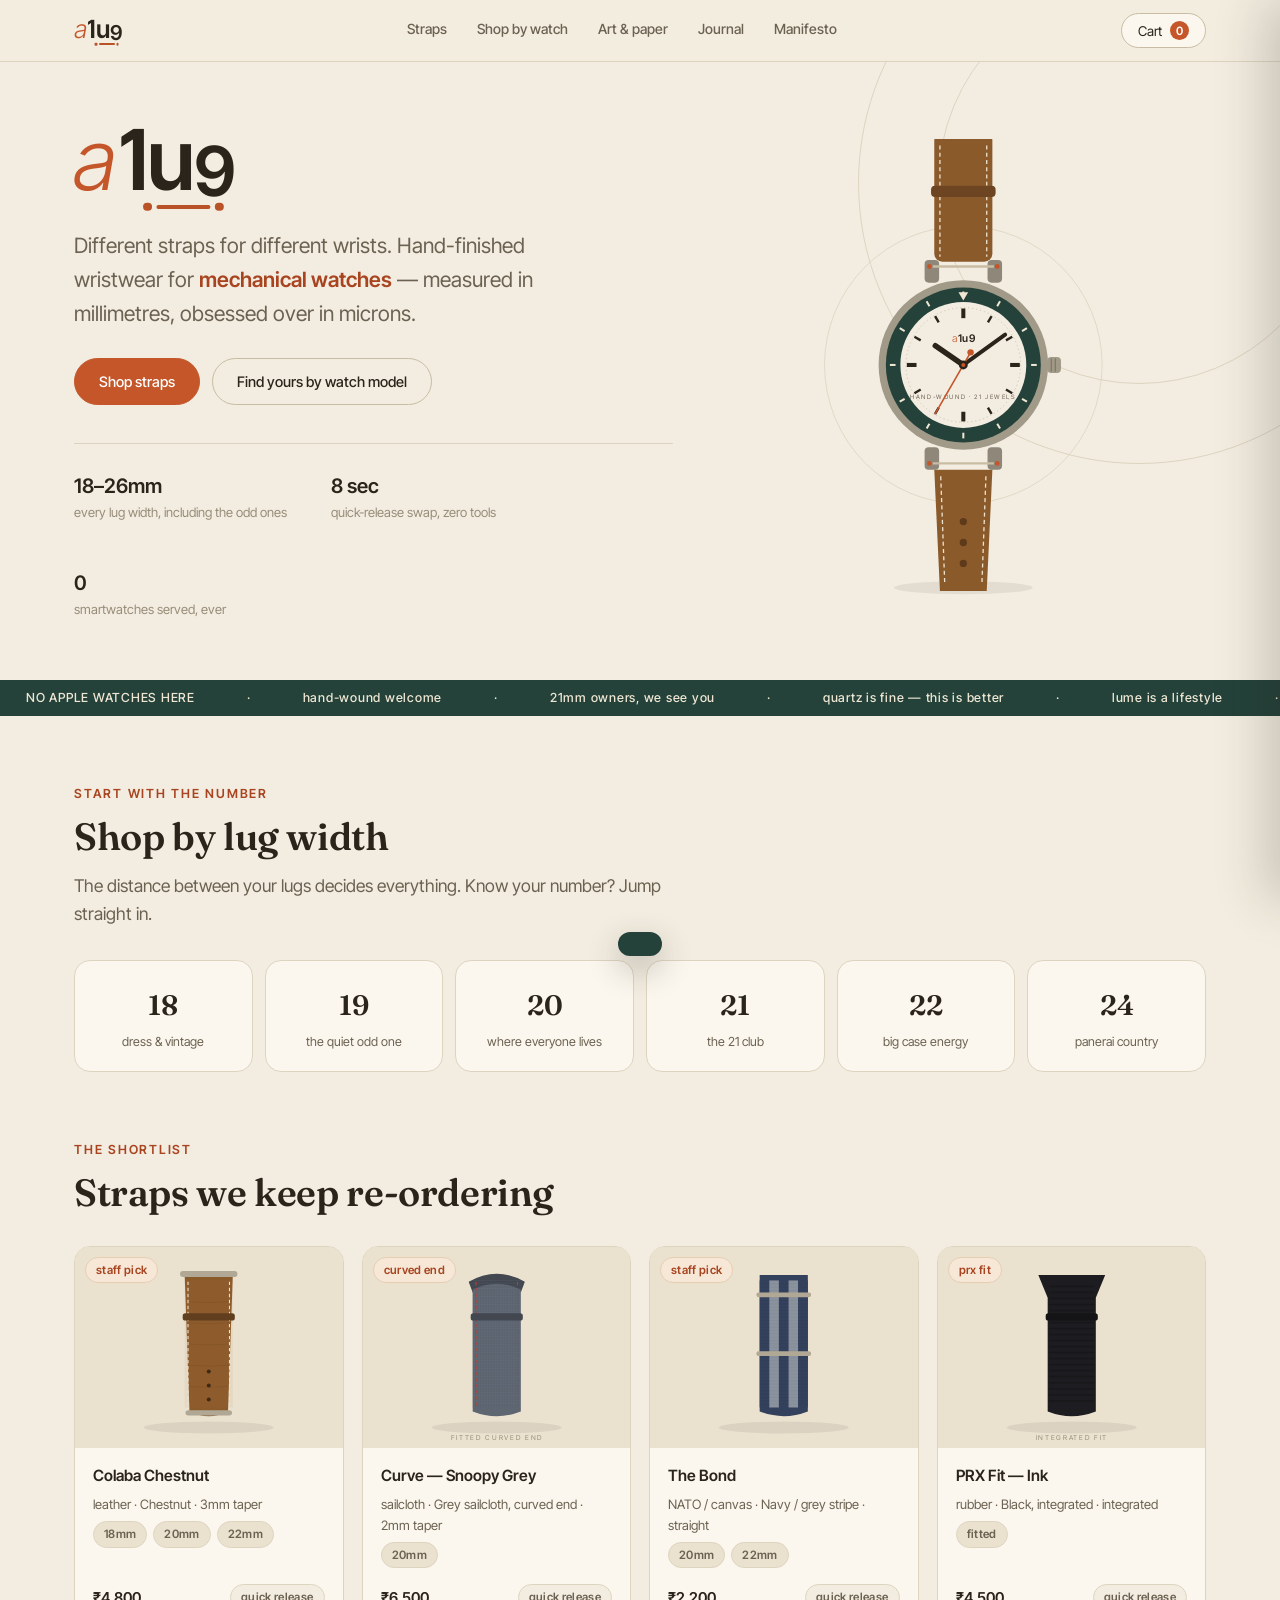
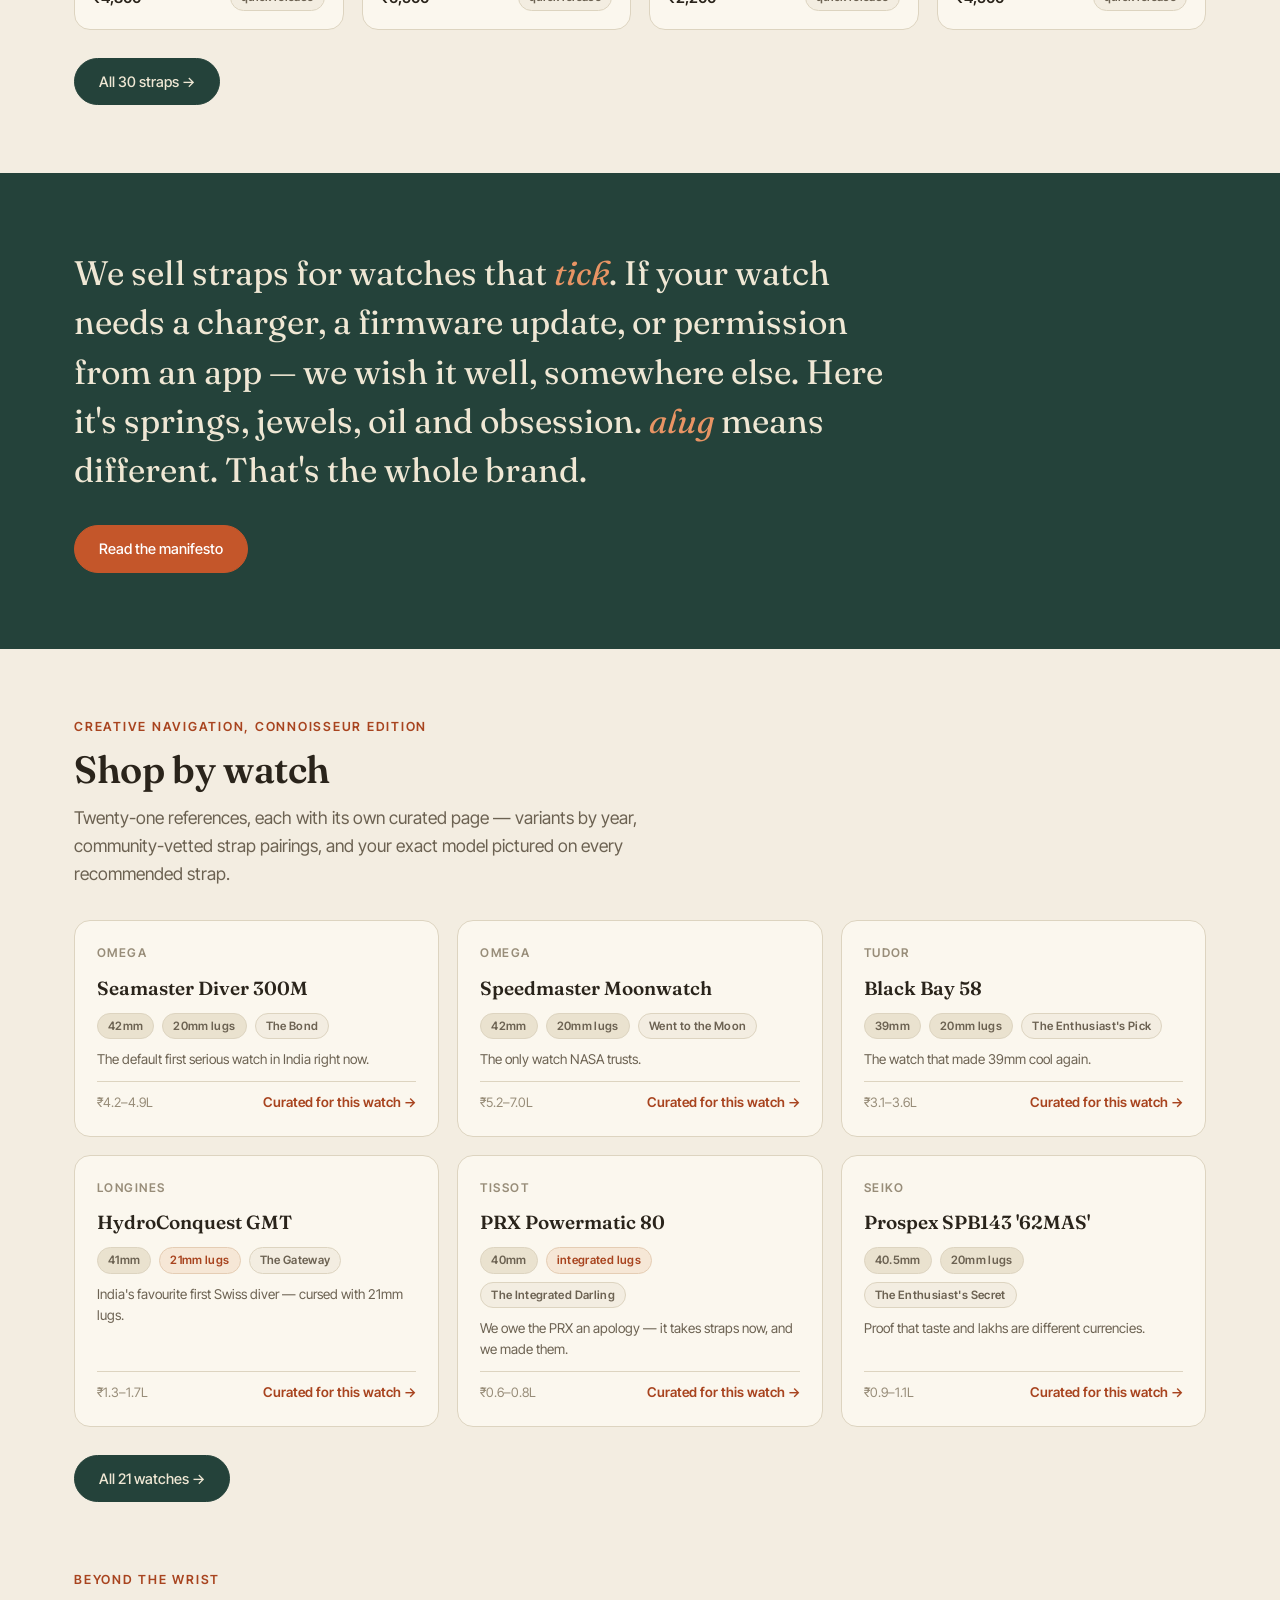
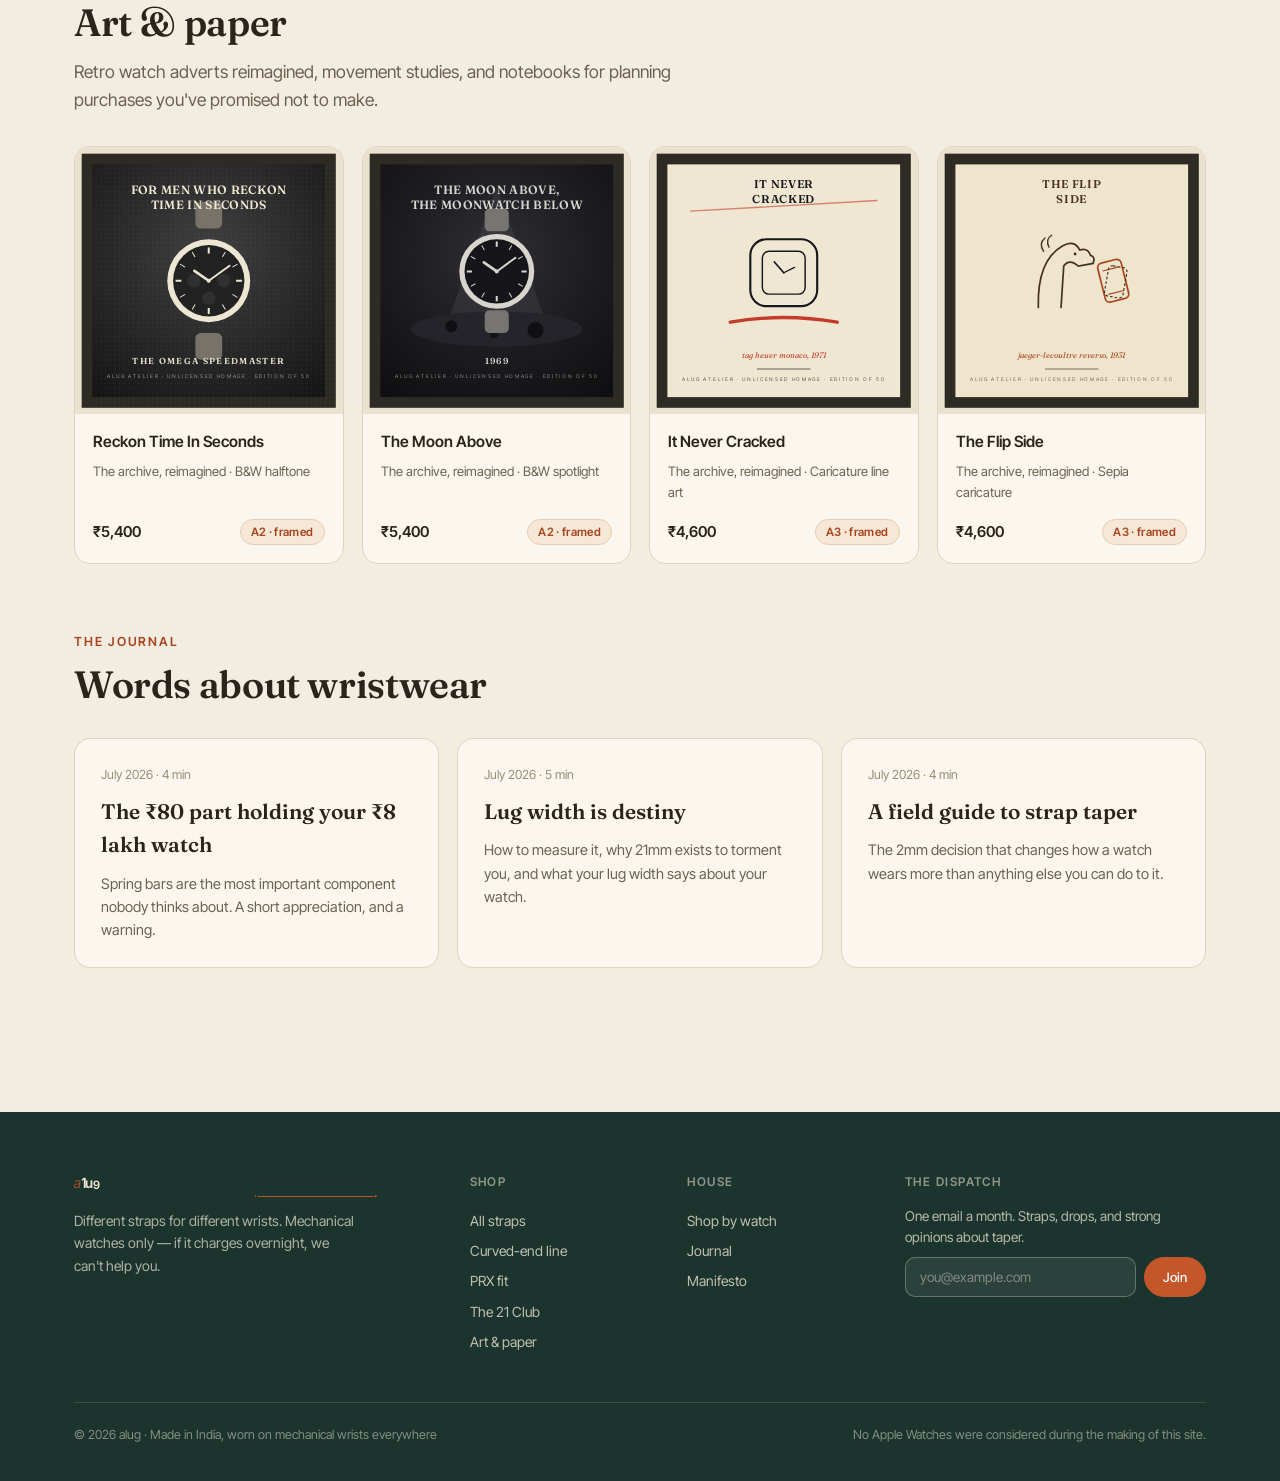
==== index.html @ d2394a98 "init: alug prototype — vintage atelier, catalog v2 Full working prototype for the alug watch-strap b" ====
<!DOCTYPE html>
<html lang="en">
<head>
<meta charset="UTF-8">
<meta name="viewport" content="width=device-width, initial-scale=1">
<title>alug — different straps for different wrists</title>
<meta name="description" content="Hand-finished watch straps, retro watch art and paper goods for mechanical watch lovers in India. Filter by lug width, shop by watch model. No smartwatches, ever.">
<link rel="preconnect" href="https://fonts.googleapis.com">
<link href="https://fonts.googleapis.com/css2?family=Inter+Tight:ital,wght@0,300;0,400;0,500;0,600;0,700;1,400&family=Fraunces:ital,wght@0,400;0,600;1,400;1,600&display=swap" rel="stylesheet">
<link rel="stylesheet" href="css/alug.css?v=7">
<link rel="icon" href="data:image/svg+xml,%3Csvg xmlns='http://www.w3.org/2000/svg' viewBox='0 0 64 64'%3E%3Ccircle cx='32' cy='32' r='32' fill='%23191715'/%3E%3Ctext x='31' y='43' font-family='sans-serif' font-size='32' font-weight='600' text-anchor='middle' fill='%23F2EEE6'%3Ea%3Ctspan fill='%23C4562A'%3E.%3C/tspan%3E%3C/text%3E%3C/svg%3E">
</head>
<body data-page="home">
<div id="hdr"></div>

<section class="hero">
  <div class="wrap hero-grid">
    <div>
      <span class="logo logo-lg" aria-label="alug"><span class="l-a">a</span><span class="l-w"><span class="l-1">1</span>u<span class="l-9">9</span></span><span class="l-bar"><i class="bt-l"></i><i class="bt-r"></i></span></span>
      <p class="tagline">Different straps for different wrists. Hand-finished wristwear for <em>mechanical watches</em> — measured in millimetres, obsessed over in microns.</p>
      <div class="hero-actions">
        <a class="btn brass" href="straps.html">Shop straps</a>
        <a class="btn ghost" href="watches.html">Find yours by watch model</a>
      </div>
      <div class="hero-meta">
        <div><b>18–26mm</b>every lug width, including the odd ones</div>
        <div><b>8 sec</b>quick-release swap, zero tools</div>
        <div><b>0</b>smartwatches served, ever</div>
      </div>
    </div>
    <div class="hero-art" id="hero-art" aria-hidden="false"></div>
  </div>
</section>

<div class="marquee" aria-hidden="true">
  <div class="track">
    <span>NO APPLE WATCHES HERE</span><span>·</span><span>hand-wound welcome</span><span>·</span><span>21mm owners, we see you</span><span>·</span><span>quartz is fine — this is better</span><span>·</span><span>lume is a lifestyle</span><span>·</span><span>free shipping over ₹3,000</span><span>·</span><span>NO APPLE WATCHES HERE</span><span>·</span><span>hand-wound welcome</span><span>·</span><span>21mm owners, we see you</span><span>·</span><span>quartz is fine — this is better</span><span>·</span><span>lume is a lifestyle</span><span>·</span><span>free shipping over ₹3,000</span><span>·</span>
  </div>
</div>

<section class="section">
  <div class="wrap">
    <p class="kicker">Start with the number</p>
    <h2>Shop by lug width</h2>
    <p class="lede">The distance between your lugs decides everything. Know your number? Jump straight in.</p>
    <div class="lug-tiles" style="margin-top:32px">
      <a class="lug-tile" href="straps.html?lug=18"><b>18</b><span>dress &amp; vintage</span></a>
      <a class="lug-tile" href="straps.html?lug=19"><b>19</b><span>the quiet odd one</span></a>
      <a class="lug-tile" href="straps.html?lug=20"><b>20</b><span>where everyone lives</span></a>
      <a class="lug-tile" href="straps.html?lug=21"><b>21</b><span>the 21 club</span></a>
      <a class="lug-tile" href="straps.html?lug=22"><b>22</b><span>big case energy</span></a>
      <a class="lug-tile" href="straps.html?lug=24"><b>24</b><span>panerai country</span></a>
    </div>
  </div>
</section>

<section class="section" style="padding-top:0">
  <div class="wrap">
    <p class="kicker">The shortlist</p>
    <h2>Straps we keep re-ordering</h2>
    <div class="grid grid-4" style="margin-top:32px" id="featured-grid"></div>
    <div style="margin-top:28px"><a class="btn" href="straps.html">All 30 straps →</a></div>
  </div>
</section>

<section class="manifesto-strip">
  <div class="wrap">
    <p class="serif">We sell straps for watches that <em>tick</em>. If your watch needs a charger, a firmware update, or permission from an app — we wish it well, somewhere else. Here it's springs, jewels, oil and obsession. <em>alug</em> means different. That's the whole brand.</p>
    <div style="margin-top:30px"><a class="btn brass" href="about.html">Read the manifesto</a></div>
  </div>
</section>

<section class="section">
  <div class="wrap">
    <p class="kicker">Creative navigation, connoisseur edition</p>
    <h2>Shop by watch</h2>
    <p class="lede">Twenty-one references, each with its own curated page — variants by year, community-vetted strap pairings, and your exact model pictured on every recommended strap.</p>
    <div class="grid grid-3" style="margin-top:32px" id="watch-teaser"></div>
    <div style="margin-top:28px"><a class="btn" href="watches.html">All 21 watches →</a></div>
  </div>
</section>

<section class="section" style="padding-top:0">
  <div class="wrap">
    <p class="kicker">Beyond the wrist</p>
    <h2>Art &amp; paper</h2>
    <p class="lede">Retro watch adverts reimagined, movement studies, and notebooks for planning purchases you've promised not to make.</p>
    <div class="grid grid-4" style="margin-top:32px" id="art-teaser"></div>
  </div>
</section>

<section class="section" style="padding-top:0">
  <div class="wrap">
    <p class="kicker">The journal</p>
    <h2>Words about wristwear</h2>
    <div class="grid grid-3" style="margin-top:32px" id="journal-teaser"></div>
  </div>
</section>

<div id="ftr"></div>
<script src="js/data.js?v=7"></script>
<script src="js/app.js?v=7"></script>
</body>
</html>
---- css/alug.css ----
:root {
  --paper: #F3EDE1;
  --paper-deep: #EAE2CF;
  --card: #FBF7EE;
  --ink: #2A241B;
  --sub: #6C6252;
  --faint: #988D79;
  --line: #DDD4C0;
  --line-strong: #C8BCA2;
  --green: #24423A;
  --green-deep: #1B342E;
  --green-cream: #EFE7D4;
  --orange: #C4562A;
  --orange-deep: #BA5227;
  --orange-dark: #A8441F;
  --tint: #F6E7D6;
  --tint-line: #E5CDB4;
}
* { margin: 0; padding: 0; box-sizing: border-box; }
html { scroll-behavior: smooth; }
body {
  font-family: 'Inter Tight', -apple-system, sans-serif;
  background: var(--paper);
  color: var(--ink);
  font-size: 16px;
  line-height: 1.6;
  -webkit-font-smoothing: antialiased;
}
a { color: inherit; text-decoration: none; }
img, svg { display: block; max-width: 100%; }
button { font-family: inherit; cursor: pointer; }
::selection { background: var(--orange); color: #fff; }

/* ---------- wordmark (locked recipe v3 rev b — the dial) ---------- */
.logo {
  position: relative;
  display: inline-block;
  font-size: 25px;
  line-height: 1;
  letter-spacing: -0.01em;
  color: var(--ink);
  user-select: none;
}
.logo .l-a {
  display: inline-block;
  font-weight: 300;
  color: var(--orange);
  transform: skewX(-10deg);
  margin-right: -0.02em;
}
.logo .l-w { font-weight: 600; }
.logo .l-1 {
  display: inline-block;
  clip-path: inset(-0.2em -0.05em -0.2em 0.07em);
}
.logo .l-9 {
  display: inline-block;
  font-size: 0.82em;
  font-weight: 600;
  vertical-align: -0.08em;
}
.logo .l-bar {
  position: absolute;
  left: 68%;
  bottom: -0.045em;
  transform: translateX(-50%);
  width: 33%;
  height: 0.054em;
  border-radius: 99px;
  background: var(--orange-deep);
}
.logo .l-bar i {
  position: absolute;
  top: 50%;
  width: 0.1em;
  height: 0.1em;
  border-radius: 50%;
  background: var(--orange-deep);
}
.logo .bt-l { left: -0.06em; transform: translate(-100%, -50%); }
.logo .bt-r { right: -0.06em; transform: translate(100%, -50%); }
.logo-lg { font-size: clamp(50px, 7.5vw, 84px); }

/* ---------- header ---------- */
.site-header {
  position: sticky;
  top: 0;
  z-index: 50;
  background: rgba(243,237,225,0.85);
  backdrop-filter: saturate(160%) blur(18px);
  -webkit-backdrop-filter: saturate(160%) blur(18px);
  border-bottom: 1px solid var(--line);
}
.site-header .inner {
  max-width: 1180px;
  margin: 0 auto;
  padding: 13px 24px;
  display: flex;
  align-items: center;
  justify-content: space-between;
  gap: 24px;
}
.site-header nav {
  display: flex;
  gap: 30px;
  align-items: center;
  font-size: 14px;
  font-weight: 500;
}
.site-header nav a {
  color: var(--sub);
  transition: color 0.15s;
  padding: 4px 0;
  border-bottom: 2px solid transparent;
}
.site-header nav a:hover { color: var(--ink); }
.site-header nav a.active { color: var(--ink); border-bottom-color: var(--orange); }
.cart-btn {
  background: var(--card);
  border: 1px solid var(--line-strong);
  color: var(--ink);
  border-radius: 99px;
  padding: 7px 16px;
  font-size: 13.5px;
  display: flex;
  align-items: center;
  gap: 8px;
  transition: border-color 0.15s;
}
.cart-btn:hover { border-color: var(--green); }
.cart-count {
  background: var(--orange);
  color: #fff;
  font-weight: 600;
  font-size: 11.5px;
  min-width: 19px;
  height: 19px;
  border-radius: 99px;
  display: inline-flex;
  align-items: center;
  justify-content: center;
  padding: 0 5px;
}

/* ---------- marquee ---------- */
.marquee {
  background: var(--green);
  color: var(--green-cream);
  overflow: hidden;
  white-space: nowrap;
  font-size: 12.5px;
  font-weight: 500;
  letter-spacing: 0.06em;
  padding: 8px 0;
}
.marquee .track {
  display: inline-block;
  animation: scroll 40s linear infinite;
}
.marquee span { margin: 0 26px; }
@keyframes scroll {
  from { transform: translateX(0); }
  to { transform: translateX(-50%); }
}

/* ---------- layout ---------- */
.wrap { max-width: 1180px; margin: 0 auto; padding: 0 24px; }
.section { padding: 68px 0; }
.section-tight { padding: 42px 0; }
.kicker {
  font-size: 12.5px;
  font-weight: 600;
  letter-spacing: 0.14em;
  text-transform: uppercase;
  color: var(--orange-dark);
  margin-bottom: 12px;
}
h1, h2 {
  font-family: 'Fraunces', Georgia, serif;
  line-height: 1.1;
  letter-spacing: -0.01em;
  color: var(--ink);
  font-weight: 600;
}
h1 { font-size: clamp(34px, 4.8vw, 56px); }
h2 { font-size: clamp(26px, 3.5vw, 38px); }
h3 { font-size: 19px; font-weight: 600; line-height: 1.2; color: var(--ink); }
.lede { font-size: 17.5px; color: var(--sub); max-width: 640px; margin-top: 14px; }
.serif { font-family: 'Fraunces', Georgia, serif; }

.btn {
  display: inline-flex;
  align-items: center;
  gap: 8px;
  background: var(--green);
  color: var(--green-cream);
  border: 1px solid var(--green);
  border-radius: 99px;
  padding: 11px 24px;
  font-size: 14.5px;
  font-weight: 500;
  transition: background 0.15s, color 0.15s, border-color 0.15s;
}
.btn:hover { background: var(--green-deep); border-color: var(--green-deep); }
.btn.brass { background: var(--orange); border-color: var(--orange); color: #fff; }
.btn.brass:hover { background: var(--orange-deep); border-color: var(--orange-deep); }
.btn.ghost { background: transparent; color: var(--ink); border-color: var(--line-strong); }
.btn.ghost:hover { background: var(--card); border-color: var(--ink); }
.btn.sm { padding: 8px 18px; font-size: 13px; }

/* ---------- hero ---------- */
.hero {
  background: var(--paper);
  color: var(--ink);
  padding: 56px 0 60px;
  position: relative;
  overflow: hidden;
}
.hero::before {
  content: "";
  position: absolute;
  right: -140px;
  top: -160px;
  width: 560px;
  height: 560px;
  border: 1px solid var(--line);
  border-radius: 50%;
  pointer-events: none;
}
.hero::after {
  content: "";
  position: absolute;
  right: -60px;
  top: -80px;
  width: 400px;
  height: 400px;
  border: 1px solid var(--line);
  border-radius: 50%;
  pointer-events: none;
}
.hero-grid {
  display: grid;
  grid-template-columns: 1.05fr 0.85fr;
  gap: 48px;
  align-items: center;
  position: relative;
  z-index: 1;
}
.hero-art svg { max-height: 460px; width: auto; margin: 0 auto; }
.hero .tagline {
  font-size: clamp(17px, 2vw, 21px);
  color: var(--sub);
  margin-top: 24px;
  max-width: 540px;
}
.hero .tagline em { color: var(--orange-dark); font-style: normal; font-weight: 600; }
.hero-actions { margin-top: 28px; display: flex; gap: 12px; flex-wrap: wrap; }
.hero-meta {
  margin-top: 38px;
  padding-top: 26px;
  border-top: 1px solid var(--line);
  display: flex;
  gap: 44px;
  flex-wrap: wrap;
  font-size: 13px;
  color: var(--faint);
}
.hero-meta b { display: block; font-size: 20px; color: var(--ink); font-weight: 600; }

/* ---------- cards / grids ---------- */
.grid { display: grid; gap: 18px; }
.grid-3 { grid-template-columns: repeat(auto-fill, minmax(280px, 1fr)); }
.grid-4 { grid-template-columns: repeat(auto-fill, minmax(230px, 1fr)); }

.card {
  background: var(--card);
  border: 1px solid var(--line);
  border-radius: 16px;
  overflow: hidden;
  transition: transform 0.18s, box-shadow 0.18s, border-color 0.18s;
  display: flex;
  flex-direction: column;
}
.card:hover {
  transform: translateY(-3px);
  border-color: var(--line-strong);
  box-shadow: 0 16px 40px rgba(42,36,27,0.14);
}
.card .thumb { background: var(--paper-deep); position: relative; }
.card .thumb svg { width: 100%; height: auto; }
.card .body { padding: 16px 18px 18px; flex: 1; display: flex; flex-direction: column; gap: 6px; }
.card .name { font-weight: 600; font-size: 15.5px; color: var(--ink); }
.card .sub { font-size: 13px; color: var(--sub); }
.card .price-row {
  margin-top: auto;
  padding-top: 10px;
  display: flex;
  align-items: center;
  justify-content: space-between;
}
.card .price { font-weight: 600; font-size: 15px; }
.pill {
  display: inline-block;
  font-size: 11.5px;
  font-weight: 600;
  letter-spacing: 0.03em;
  padding: 3px 10px;
  border-radius: 99px;
  background: var(--paper-deep);
  color: var(--sub);
  border: 1px solid var(--line);
}
.pill.brass { background: var(--tint); color: var(--orange-dark); border-color: var(--tint-line); }
.pill.steel { background: var(--paper); color: var(--sub); border-color: var(--line); }
.tag-corner {
  position: absolute;
  top: 10px;
  left: 10px;
  z-index: 2;
  background: rgba(251,247,238,0.9);
  backdrop-filter: blur(6px);
}

/* ---------- lug tiles ---------- */
.lug-tiles { display: grid; grid-template-columns: repeat(auto-fit, minmax(120px, 1fr)); gap: 12px; }
.lug-tile {
  background: var(--card);
  border: 1px solid var(--line);
  border-radius: 16px;
  padding: 22px 10px 18px;
  text-align: center;
  transition: border-color 0.15s, transform 0.15s;
}
.lug-tile:hover { border-color: var(--orange); transform: translateY(-2px); }
.lug-tile b { font-family: 'Fraunces', Georgia, serif; font-size: 28px; font-weight: 600; display: block; color: var(--ink); }
.lug-tile span { font-size: 12.5px; color: var(--sub); }

/* ---------- filters ---------- */
.shop-layout { display: grid; grid-template-columns: 250px 1fr; gap: 36px; align-items: start; }
.filters { position: sticky; top: 88px; display: flex; flex-direction: column; gap: 26px; }
.fgroup h4 {
  font-size: 12px;
  font-weight: 600;
  letter-spacing: 0.12em;
  text-transform: uppercase;
  color: var(--faint);
  margin-bottom: 10px;
}
.fgroup label {
  display: flex;
  align-items: center;
  gap: 9px;
  font-size: 14px;
  color: var(--sub);
  padding: 4px 0;
  cursor: pointer;
}
.fgroup label:hover { color: var(--ink); }
.fgroup input[type=checkbox] { accent-color: var(--green); width: 15px; height: 15px; }
.chiprow { display: flex; flex-wrap: wrap; gap: 8px; }
.chip {
  border: 1px solid var(--line-strong);
  background: var(--card);
  color: var(--sub);
  border-radius: 99px;
  padding: 6px 14px;
  font-size: 13px;
  transition: all 0.13s;
}
.chip:hover { border-color: var(--green); color: var(--ink); }
.chip.on { background: var(--green); color: var(--green-cream); border-color: var(--green); }
.toolbar {
  display: flex;
  align-items: center;
  justify-content: space-between;
  gap: 16px;
  margin-bottom: 22px;
  flex-wrap: wrap;
}
.toolbar .count { font-size: 14px; color: var(--sub); }
.toolbar select, select {
  font-family: inherit;
  font-size: 13.5px;
  padding: 8px 12px;
  border: 1px solid var(--line-strong);
  border-radius: 10px;
  background: var(--card);
  color: var(--ink);
}
.active-watch-note {
  background: var(--tint);
  border: 1px solid var(--tint-line);
  color: var(--orange-dark);
  border-radius: 12px;
  padding: 12px 18px;
  font-size: 14px;
  margin-bottom: 22px;
  display: flex;
  justify-content: space-between;
  align-items: center;
  gap: 12px;
  flex-wrap: wrap;
}
.active-watch-note .btn.ghost { color: var(--orange-dark); border-color: var(--tint-line); }
.active-watch-note .btn.ghost:hover { background: var(--card); }

/* ---------- watch cards ---------- */
.watch-card {
  background: var(--card);
  border: 1px solid var(--line);
  border-radius: 16px;
  padding: 22px;
  display: flex;
  flex-direction: column;
  gap: 10px;
  transition: transform 0.18s, box-shadow 0.18s, border-color 0.18s;
}
.watch-card:hover {
  transform: translateY(-3px);
  border-color: var(--line-strong);
  box-shadow: 0 16px 40px rgba(42,36,27,0.14);
}
.watch-card .brand { font-size: 12px; letter-spacing: 0.12em; text-transform: uppercase; color: var(--faint); font-weight: 600; }
.watch-card .model { font-family: 'Fraunces', Georgia, serif; font-size: 19px; font-weight: 600; color: var(--ink); }
.watch-card .why { font-size: 13.5px; color: var(--sub); flex: 1; }
.watch-card .specs { display: flex; gap: 8px; flex-wrap: wrap; }
.watch-card .footer { display: flex; justify-content: space-between; align-items: center; padding-top: 10px; border-top: 1px solid var(--line); }
.watch-card .price-band { font-size: 13px; color: var(--faint); }
.watch-card .strap-link { font-size: 13.5px; font-weight: 600; color: var(--orange-dark); }
.watch-card .strap-link:hover { text-decoration: underline; }

/* ---------- product page ---------- */
.pdp { display: grid; grid-template-columns: 1.1fr 1fr; gap: 48px; align-items: start; }
.pdp .visual { background: var(--paper-deep); border: 1px solid var(--line); border-radius: 18px; overflow: hidden; position: sticky; top: 96px; }
.pdp h1 { font-size: clamp(28px, 3.4vw, 42px); }
.pdp .price { font-size: 23px; font-weight: 600; margin: 12px 0 4px; }
.pdp .blurb { color: var(--sub); margin: 14px 0 22px; font-size: 16px; }
.spec-table { width: 100%; border-collapse: collapse; font-size: 14px; margin: 20px 0; }
.spec-table td { padding: 10px 0; border-bottom: 1px solid var(--line); }
.spec-table td:first-child { color: var(--faint); width: 42%; }
.width-picker { display: flex; gap: 8px; margin: 14px 0 22px; flex-wrap: wrap; }
.qty-row { display: flex; gap: 12px; align-items: center; margin: 20px 0; }
.qty-row input {
  width: 58px;
  padding: 10px;
  text-align: center;
  border: 1px solid var(--line-strong);
  border-radius: 10px;
  font-family: inherit;
  font-size: 15px;
  background: var(--card);
  color: var(--ink);
}
.pairs { margin-top: 28px; }
.pairs h4 { font-size: 12px; letter-spacing: 0.12em; text-transform: uppercase; color: var(--faint); margin-bottom: 10px; }

/* ---------- journal ---------- */
.article-card {
  background: var(--card);
  border: 1px solid var(--line);
  border-radius: 16px;
  padding: 26px;
  display: flex;
  flex-direction: column;
  gap: 10px;
  transition: transform 0.18s, box-shadow 0.18s, border-color 0.18s;
}
.article-card:hover {
  transform: translateY(-3px);
  border-color: var(--line-strong);
  box-shadow: 0 16px 40px rgba(42,36,27,0.14);
}
.article-card .atitle { font-family: 'Fraunces', Georgia, serif; font-size: 21px; font-weight: 600; color: var(--ink); }
.article-card .adesc { color: var(--sub); font-size: 14.5px; flex: 1; }
.article-card .ameta { font-size: 12.5px; color: var(--faint); }
.article-card .read-more { font-size: 13.5px; font-weight: 600; color: var(--orange-dark); }
.article-body { max-width: 700px; margin: 0 auto; }
.article-body h1 { margin-bottom: 8px; }
.article-body .ameta { color: var(--faint); font-size: 14px; margin-bottom: 34px; }
.article-body p { margin-bottom: 20px; font-size: 17px; line-height: 1.75; color: var(--ink); }
.article-body h3 { margin: 32px 0 12px; font-family: 'Fraunces', Georgia, serif; font-size: 22px; }
.article-body blockquote {
  font-family: 'Fraunces', Georgia, serif;
  font-size: 21px;
  line-height: 1.5;
  font-style: italic;
  color: var(--orange-dark);
  border-left: 3px solid var(--orange);
  padding-left: 22px;
  margin: 28px 0;
}
.article-body ul { margin: 0 0 20px 22px; }
.article-body li { margin-bottom: 8px; font-size: 16.5px; color: var(--ink); }

/* ---------- manifesto ---------- */
.manifesto-strip {
  background: var(--green);
  color: var(--green-cream);
  padding: 76px 0;
}
.manifesto-strip .serif {
  font-size: clamp(23px, 3.2vw, 34px);
  line-height: 1.45;
  max-width: 840px;
  font-weight: 400;
  color: var(--green-cream);
}
.manifesto-strip .serif em { color: #E89464; font-style: italic; }

/* ---------- cart drawer ---------- */
.cart-overlay {
  position: fixed;
  inset: 0;
  background: rgba(42,36,27,0.4);
  z-index: 98;
  opacity: 0;
  pointer-events: none;
  transition: opacity 0.2s;
}
.cart-drawer {
  position: fixed;
  top: 0;
  right: -420px;
  width: min(420px, 100vw);
  height: 100dvh;
  background: var(--card);
  border-left: 1px solid var(--line);
  z-index: 99;
  display: flex;
  flex-direction: column;
  transition: right 0.25s ease;
  box-shadow: -16px 0 48px rgba(42,36,27,0.2);
}
body.cart-open .cart-drawer { right: 0; }
body.cart-open .cart-overlay { opacity: 1; pointer-events: auto; }
.cart-drawer header {
  padding: 20px 24px;
  border-bottom: 1px solid var(--line);
  display: flex;
  justify-content: space-between;
  align-items: center;
}
.cart-drawer header h3 { font-size: 17px; }
.cart-close { background: none; border: none; font-size: 22px; line-height: 1; color: var(--faint); }
.cart-close:hover { color: var(--ink); }
.cart-items { flex: 1; overflow-y: auto; padding: 10px 24px; }
.cart-item {
  display: flex;
  gap: 14px;
  padding: 16px 0;
  border-bottom: 1px solid var(--line);
  align-items: center;
}
.cart-item .ci-swatch { width: 52px; height: 52px; border-radius: 12px; flex-shrink: 0; border: 1px solid var(--line); }
.cart-item .ci-info { flex: 1; }
.cart-item .ci-name { font-size: 14px; font-weight: 600; color: var(--ink); }
.cart-item .ci-sub { font-size: 12.5px; color: var(--sub); }
.cart-item .ci-qty { display: flex; align-items: center; gap: 8px; margin-top: 6px; }
.cart-item .ci-qty button {
  width: 22px;
  height: 22px;
  border-radius: 6px;
  border: 1px solid var(--line-strong);
  background: var(--paper);
  color: var(--ink);
  font-size: 13px;
  line-height: 1;
}
.cart-item .ci-price { font-size: 14px; font-weight: 600; white-space: nowrap; }
.cart-empty { text-align: center; padding: 60px 20px; color: var(--sub); font-size: 15px; }
.cart-footer { padding: 20px 24px; border-top: 1px solid var(--line); }
.cart-footer .total-row { display: flex; justify-content: space-between; font-weight: 600; font-size: 16px; margin-bottom: 14px; }
.cart-footer .note { font-size: 12px; color: var(--faint); margin-top: 10px; text-align: center; }
.cart-footer .btn { width: 100%; justify-content: center; }

/* ---------- footer ---------- */
.site-footer {
  background: var(--green-deep);
  color: var(--green-cream);
  padding: 60px 0 36px;
  margin-top: 76px;
}
.site-footer .logo { color: var(--green-cream); }
.site-footer .cols {
  display: grid;
  grid-template-columns: 2fr 1fr 1fr 1.4fr;
  gap: 40px;
}
.site-footer h5 { font-size: 12px; letter-spacing: 0.12em; text-transform: uppercase; color: rgba(239,231,212,0.55); margin-bottom: 14px; font-weight: 600; }
.site-footer a { display: block; font-size: 14px; color: rgba(239,231,212,0.78); padding: 4px 0; transition: color 0.15s; }
.site-footer a:hover { color: var(--green-cream); }
.site-footer .fine {
  margin-top: 44px;
  padding-top: 22px;
  border-top: 1px solid rgba(239,231,212,0.15);
  font-size: 12.5px;
  color: rgba(239,231,212,0.5);
  display: flex;
  justify-content: space-between;
  flex-wrap: wrap;
  gap: 10px;
}
.newsletter { display: flex; gap: 8px; margin-top: 6px; }
.newsletter input {
  flex: 1;
  padding: 11px 14px;
  border-radius: 10px;
  border: 1px solid rgba(239,231,212,0.3);
  background: rgba(239,231,212,0.08);
  color: var(--green-cream);
  font-family: inherit;
  font-size: 13.5px;
}
.newsletter input::placeholder { color: rgba(239,231,212,0.45); }
.footer-tag { font-size: 14px; color: rgba(239,231,212,0.7); margin-top: 14px; max-width: 280px; }

/* ---------- misc ---------- */
.notice {
  background: var(--card);
  border: 1px solid var(--line);
  color: var(--sub);
  border-radius: 14px;
  padding: 14px 18px;
  font-size: 14px;
}
.notice b { color: var(--ink); }
.toast {
  position: fixed;
  bottom: 24px;
  left: 50%;
  transform: translate(-50%, 80px);
  background: var(--green);
  color: var(--green-cream);
  padding: 12px 22px;
  border-radius: 99px;
  font-size: 14px;
  font-weight: 500;
  z-index: 100;
  transition: transform 0.25s ease;
  box-shadow: 0 12px 32px rgba(42,36,27,0.3);
}
.toast.show { transform: translate(-50%, 0); }
.crumbs { font-size: 13px; color: var(--faint); margin-bottom: 18px; }
.crumbs a:hover { color: var(--ink); }

@media (max-width: 900px) {
  .shop-layout { grid-template-columns: 1fr; }
  .filters { position: static; flex-direction: row; flex-wrap: wrap; gap: 18px; }
  .pdp { grid-template-columns: 1fr; }
  .pdp .visual { position: static; }
  .site-footer .cols { grid-template-columns: 1fr 1fr; }
  .site-header nav { display: none; }
  .site-header .mobile-nav-btn { display: block; }
  .hero-grid { grid-template-columns: 1fr; gap: 32px; }
  .hero-art svg { max-height: 320px; }
}
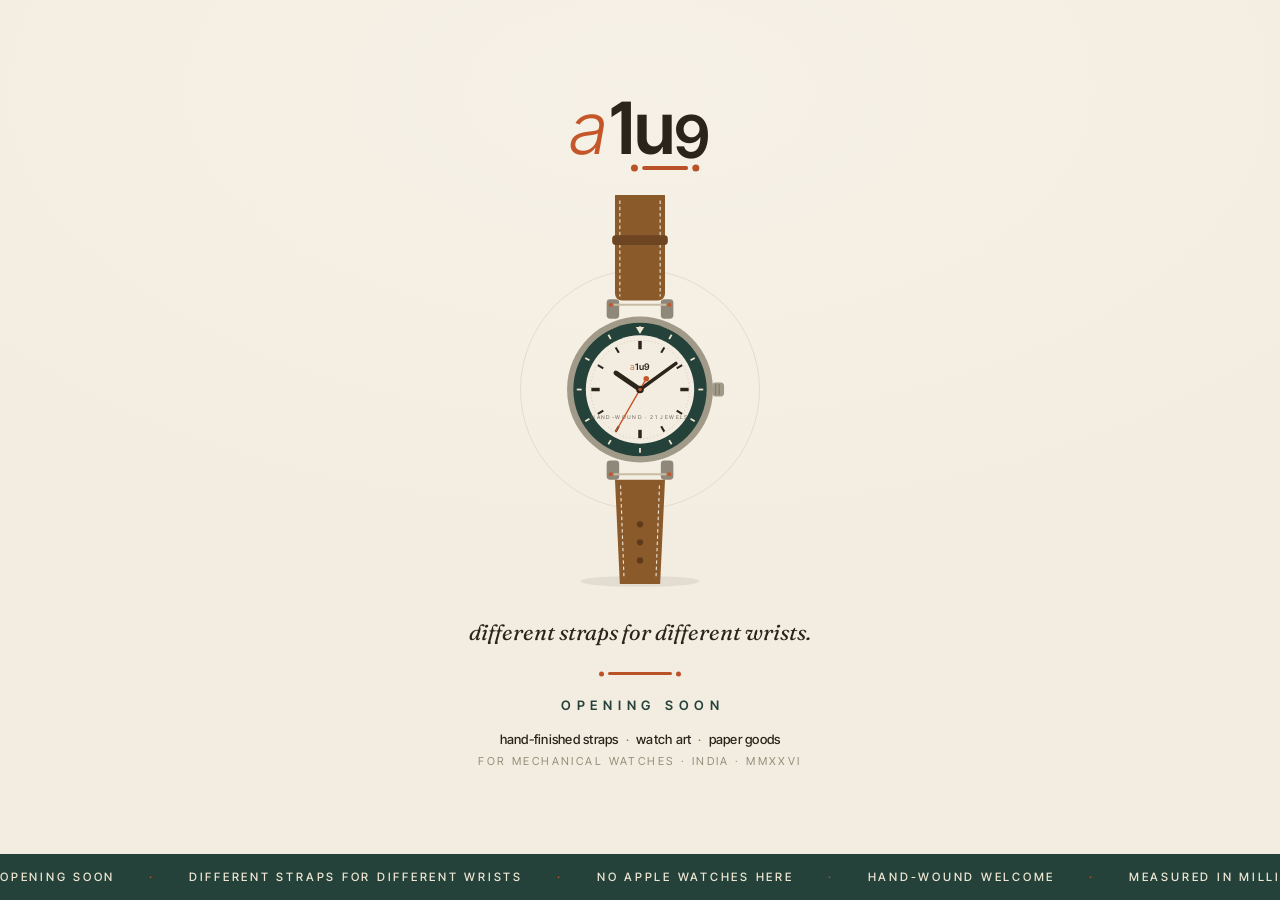
==== commit c8ceb8d1: "curtain: coming-soon page for alug.co.in Orphan branch holding ONLY the launch curtain: index.html i" ====
--- a/index.html
+++ b/index.html
@@ -3,102 +3,322 @@
 <head>
 <meta charset="UTF-8">
 <meta name="viewport" content="width=device-width, initial-scale=1">
-<title>alug — different straps for different wrists</title>
-<meta name="description" content="Hand-finished watch straps, retro watch art and paper goods for mechanical watch lovers in India. Filter by lug width, shop by watch model. No smartwatches, ever.">
+<title>alug — opening soon</title>
+<meta name="description" content="alug — hand-finished watch straps, watch art and paper goods for mechanical watches. different straps for different wrists. Opening soon in India.">
+<meta name="theme-color" content="#F3EDE1">
+<link rel="canonical" href="https://alug.co.in/">
 <link rel="preconnect" href="https://fonts.googleapis.com">
-<link href="https://fonts.googleapis.com/css2?family=Inter+Tight:ital,wght@0,300;0,400;0,500;0,600;0,700;1,400&family=Fraunces:ital,wght@0,400;0,600;1,400;1,600&display=swap" rel="stylesheet">
-<link rel="stylesheet" href="css/alug.css?v=7">
+<link href="https://fonts.googleapis.com/css2?family=Inter+Tight:wght@300;400;500;600&family=Fraunces:ital,wght@0,400;1,400&display=swap" rel="stylesheet">
 <link rel="icon" href="data:image/svg+xml,%3Csvg xmlns='http://www.w3.org/2000/svg' viewBox='0 0 64 64'%3E%3Ccircle cx='32' cy='32' r='32' fill='%23191715'/%3E%3Ctext x='31' y='43' font-family='sans-serif' font-size='32' font-weight='600' text-anchor='middle' fill='%23F2EEE6'%3Ea%3Ctspan fill='%23C4562A'%3E.%3C/tspan%3E%3C/text%3E%3C/svg%3E">
+<style>
+  :root {
+    --paper: #F3EDE1;
+    --paper-deep: #EAE2CF;
+    --ink: #2A241B;
+    --sub: #6C6252;
+    --faint: #988D79;
+    --line: #DDD4C0;
+    --line-strong: #C8BCA2;
+    --green: #24423A;
+    --green-cream: #EFE7D4;
+    --orange: #C4562A;
+    --orange-deep: #BA5227;
+  }
+  * { margin: 0; padding: 0; box-sizing: border-box; }
+  html, body { height: 100%; }
+  body {
+    font-family: 'Inter Tight', -apple-system, sans-serif;
+    background: radial-gradient(120% 90% at 50% 10%, #F6F1E6 0%, var(--paper) 62%);
+    color: var(--ink);
+    -webkit-font-smoothing: antialiased;
+    overflow-x: hidden;
+  }
+  ::selection { background: var(--orange); color: #fff; }
+  svg { display: block; max-width: 100%; }
+
+  /* ---------- wordmark (locked recipe v3 rev b — the dial) ---------- */
+  .logo {
+    position: relative;
+    display: inline-block;
+    line-height: 1;
+    letter-spacing: -0.01em;
+    color: var(--ink);
+    user-select: none;
+  }
+  .logo .l-a {
+    display: inline-block;
+    font-weight: 300;
+    color: var(--orange);
+    transform: skewX(-10deg);
+    margin-right: -0.02em;
+  }
+  .logo .l-w { font-weight: 600; }
+  .logo .l-1 {
+    display: inline-block;
+    clip-path: inset(-0.2em -0.05em -0.2em 0.07em);
+  }
+  .logo .l-9 {
+    display: inline-block;
+    font-size: 0.82em;
+    font-weight: 600;
+    vertical-align: -0.08em;
+  }
+  .logo .l-bar {
+    position: absolute;
+    left: 68%;
+    bottom: -0.045em;
+    transform: translateX(-50%);
+    width: 33%;
+    height: 0.054em;
+    border-radius: 99px;
+    background: var(--orange-deep);
+  }
+  .logo .l-bar i {
+    position: absolute;
+    top: 50%;
+    width: 0.1em;
+    height: 0.1em;
+    border-radius: 50%;
+    background: var(--orange-deep);
+  }
+  .logo .bt-l { left: -0.06em; transform: translate(-100%, -50%); }
+  .logo .bt-r { right: -0.06em; transform: translate(100%, -50%); }
+
+  /* ---------- composition ---------- */
+  .stage {
+    position: relative;
+    min-height: calc(100svh - 46px);
+    display: flex;
+    flex-direction: column;
+    align-items: center;
+    justify-content: center;
+    text-align: center;
+    padding: 40px 24px 34px;
+    gap: 0;
+  }
+  .rings { position: absolute; inset: 0; overflow: hidden; pointer-events: none; }
+  .rings i {
+    position: absolute;
+    left: 50%; top: 50%;
+    border-radius: 50%;
+    transform: translate(-50%, -50%);
+  }
+  .rings .r1 { width: 94vmin; height: 94vmin; border: 1px solid var(--line); opacity: 0.55; }
+  .rings .r2 {
+    width: 78vmin; height: 78vmin;
+    border: 1.5px dashed var(--line-strong);
+    opacity: 0.4;
+    animation: turn 210s linear infinite;
+  }
+  @keyframes turn { to { transform: translate(-50%, -50%) rotate(360deg); } }
+
+  .stage > * { position: relative; }
+
+  .mark { animation: rise 0.9s cubic-bezier(0.22, 1, 0.36, 1) both; }
+  .mark .logo { font-size: clamp(46px, 7vw, 72px); }
+
+  .art {
+    margin: 3.2svh 0 3svh;
+    animation: rise 0.9s cubic-bezier(0.22, 1, 0.36, 1) 0.15s both;
+  }
+  .art svg {
+    height: clamp(300px, 44svh, 460px);
+    width: auto;
+    margin: 0 auto;
+  }
+  .sweep {
+    transform-box: view-box;
+    transform-origin: 190px 280px;
+    animation: sweepturn 60s linear infinite;
+  }
+  @keyframes sweepturn { to { transform: rotate(360deg); } }
+
+  .word { animation: rise 0.9s cubic-bezier(0.22, 1, 0.36, 1) 0.3s both; }
+  .tagline {
+    font-family: 'Fraunces', Georgia, serif;
+    font-style: italic;
+    font-size: clamp(17px, 2.3vw, 22px);
+    color: var(--ink);
+  }
+  .springbar {
+    position: relative;
+    width: 64px;
+    height: 3px;
+    border-radius: 99px;
+    background: var(--orange-deep);
+    margin: 26px auto 22px;
+  }
+  .springbar i {
+    position: absolute;
+    top: 50%;
+    width: 5px; height: 5px;
+    border-radius: 50%;
+    background: var(--orange-deep);
+  }
+  .springbar .bt-l { left: -9px; transform: translateY(-50%); }
+  .springbar .bt-r { right: -9px; transform: translateY(-50%); }
+  .soon {
+    font-size: 13px;
+    font-weight: 600;
+    letter-spacing: 0.44em;
+    text-indent: 0.44em; /* recentres letterspaced caps */
+    text-transform: uppercase;
+    color: var(--green);
+  }
+  .micro {
+    margin-top: 18px;
+    font-size: 13px;
+    color: var(--sub);
+    letter-spacing: 0.02em;
+  }
+  .micro b { font-weight: 500; color: var(--ink); }
+  .micro .dot { color: var(--orange); padding: 0 7px; }
+  .est {
+    margin-top: 7px;
+    font-size: 11px;
+    letter-spacing: 0.22em;
+    text-transform: uppercase;
+    color: var(--faint);
+  }
+
+  @keyframes rise {
+    from { opacity: 0; transform: translateY(14px); }
+    to   { opacity: 1; transform: none; }
+  }
+
+  /* ---------- green band ---------- */
+  .band {
+    height: 46px;
+    background: var(--green);
+    color: var(--green-cream);
+    overflow: hidden;
+    display: flex;
+    align-items: center;
+  }
+  .band .track {
+    display: flex;
+    gap: 34px;
+    width: max-content;
+    white-space: nowrap;
+    font-size: 11.5px;
+    font-weight: 500;
+    letter-spacing: 0.24em;
+    text-transform: uppercase;
+    animation: slide 46s linear infinite;
+  }
+  .band .track span { display: inline-block; }
+  .band .track .sep { color: var(--orange); }
+
+  @keyframes slide { to { transform: translateX(-50%); } }
+
+  @media (prefers-reduced-motion: reduce) {
+    .rings .r2, .sweep, .band .track { animation: none; }
+    .mark, .art, .word { animation-duration: 0.01s; animation-delay: 0s; }
+  }
+
+  @media (max-width: 480px) {
+    .stage { padding: 30px 18px 26px; }
+    .art { margin: 2.6svh 0 2.4svh; }
+    .art svg { height: clamp(260px, 40svh, 400px); }
+    .micro .dot { padding: 0 5px; }
+  }
+</style>
 </head>
-<body data-page="home">
-<div id="hdr"></div>
-
-<section class="hero">
-  <div class="wrap hero-grid">
-    <div>
-      <span class="logo logo-lg" aria-label="alug"><span class="l-a">a</span><span class="l-w"><span class="l-1">1</span>u<span class="l-9">9</span></span><span class="l-bar"><i class="bt-l"></i><i class="bt-r"></i></span></span>
-      <p class="tagline">Different straps for different wrists. Hand-finished wristwear for <em>mechanical watches</em> — measured in millimetres, obsessed over in microns.</p>
-      <div class="hero-actions">
-        <a class="btn brass" href="straps.html">Shop straps</a>
-        <a class="btn ghost" href="watches.html">Find yours by watch model</a>
-      </div>
-      <div class="hero-meta">
-        <div><b>18–26mm</b>every lug width, including the odd ones</div>
-        <div><b>8 sec</b>quick-release swap, zero tools</div>
-        <div><b>0</b>smartwatches served, ever</div>
-      </div>
-    </div>
-    <div class="hero-art" id="hero-art" aria-hidden="false"></div>
+<body>
+
+<main class="stage">
+  <div class="rings" aria-hidden="true"><i class="r1"></i><i class="r2"></i></div>
+
+  <div class="mark">
+    <span class="logo" aria-label="alug"><span class="l-a">a</span><span class="l-w"><span class="l-1">1</span>u<span class="l-9">9</span></span><span class="l-bar"><i class="bt-l"></i><i class="bt-r"></i></span></span>
   </div>
-</section>
-
-<div class="marquee" aria-hidden="true">
-  <div class="track">
-    <span>NO APPLE WATCHES HERE</span><span>·</span><span>hand-wound welcome</span><span>·</span><span>21mm owners, we see you</span><span>·</span><span>quartz is fine — this is better</span><span>·</span><span>lume is a lifestyle</span><span>·</span><span>free shipping over ₹3,000</span><span>·</span><span>NO APPLE WATCHES HERE</span><span>·</span><span>hand-wound welcome</span><span>·</span><span>21mm owners, we see you</span><span>·</span><span>quartz is fine — this is better</span><span>·</span><span>lume is a lifestyle</span><span>·</span><span>free shipping over ₹3,000</span><span>·</span>
+
+  <figure class="art">
+    <svg viewBox="0 0 380 570" xmlns="http://www.w3.org/2000/svg" role="img" aria-label="Illustrated mechanical watch on a chestnut alug strap, hands at ten past ten, seconds hand sweeping">
+      <circle cx="190" cy="280" r="172" fill="none" stroke="#DDD4C0" stroke-width="1"/>
+      <ellipse cx="190" cy="556" rx="86" ry="8" fill="#2A241B" opacity="0.08"/>
+      <rect x="154" y="-8" width="72" height="160" rx="10" fill="#8B5A2B"/>
+      <line x1="161" y1="8" x2="161" y2="146" stroke="#EDE3D0" stroke-width="1.6" stroke-dasharray="5 4"/>
+      <line x1="219" y1="8" x2="219" y2="146" stroke="#EDE3D0" stroke-width="1.6" stroke-dasharray="5 4"/>
+      <rect x="150" y="58" width="80" height="14" rx="5" fill="#6E4522"/>
+      <rect x="142" y="150" width="18" height="28" rx="5" fill="#8F887A"/>
+      <rect x="220" y="150" width="18" height="28" rx="5" fill="#8F887A"/>
+      <line x1="152" y1="158" x2="228" y2="158" stroke="#C8BCA2" stroke-width="3"/>
+      <circle cx="148" cy="158" r="3" fill="#C4562A"/>
+      <circle cx="232" cy="158" r="3" fill="#C4562A"/>
+      <circle cx="190" cy="280" r="105" fill="#A29A88"/>
+      <circle cx="190" cy="280" r="96" fill="#24423A"/>
+      <g id="bezel"></g>
+      <path d="M 184 190 L 196 190 L 190 200 Z" fill="#EFE7D4"/>
+      <circle cx="190" cy="280" r="78" fill="#F3EDE1"/>
+      <circle cx="190" cy="280" r="71" fill="none" stroke="#C8BCA2" stroke-width="1" stroke-dasharray="1.5 3.5"/>
+      <g id="indices"></g>
+      <text x="190" y="252" text-anchor="middle" font-family="Inter Tight,sans-serif" font-size="13" letter-spacing="0.5"><tspan fill="#C4562A" font-weight="300">a</tspan><tspan fill="#2A241B" font-weight="600">1u9</tspan></text>
+      <text x="190" y="322" text-anchor="middle" font-family="Inter Tight,sans-serif" font-size="7.5" letter-spacing="2" fill="#6C6252">HAND-WOUND · 21 JEWELS</text>
+      <line x1="190" y1="280" x2="155.4" y2="256.2" stroke="#2A241B" stroke-width="7" stroke-linecap="round"/>
+      <line x1="190" y1="280" x2="241.8" y2="242.4" stroke="#2A241B" stroke-width="5" stroke-linecap="round"/>
+      <g class="sweep">
+        <line x1="199" y1="264.4" x2="155" y2="340.6" stroke="#C4562A" stroke-width="2" stroke-linecap="round"/>
+        <circle cx="199" cy="264.4" r="4" fill="#C4562A"/>
+      </g>
+      <circle cx="190" cy="280" r="5.5" fill="#2A241B"/>
+      <circle cx="190" cy="280" r="2.5" fill="#C4562A"/>
+      <rect x="294" y="270" width="17" height="20" rx="5" fill="#A29A88"/>
+      <line x1="299" y1="272" x2="299" y2="288" stroke="#7E7668" stroke-width="1.5"/>
+      <line x1="304" y1="272" x2="304" y2="288" stroke="#7E7668" stroke-width="1.5"/>
+      <rect x="142" y="382" width="18" height="28" rx="5" fill="#8F887A"/>
+      <rect x="220" y="382" width="18" height="28" rx="5" fill="#8F887A"/>
+      <line x1="152" y1="402" x2="228" y2="402" stroke="#C8BCA2" stroke-width="3"/>
+      <circle cx="148" cy="402" r="3" fill="#C4562A"/>
+      <circle cx="232" cy="402" r="3" fill="#C4562A"/>
+      <path d="M 154 410 L 226 410 L 219 560 L 161 560 Z" fill="#8B5A2B"/>
+      <line x1="162" y1="418" x2="167" y2="552" stroke="#EDE3D0" stroke-width="1.6" stroke-dasharray="5 4"/>
+      <line x1="218" y1="418" x2="213" y2="552" stroke="#EDE3D0" stroke-width="1.6" stroke-dasharray="5 4"/>
+      <circle cx="190" cy="474" r="4.5" fill="#5E3A1B"/>
+      <circle cx="190" cy="500" r="4.5" fill="#5E3A1B"/>
+      <circle cx="190" cy="526" r="4.5" fill="#5E3A1B"/>
+    </svg>
+  </figure>
+
+  <div class="word">
+    <p class="tagline">different straps for different wrists.</p>
+    <div class="springbar" aria-hidden="true"><i class="bt-l"></i><i class="bt-r"></i></div>
+    <p class="soon">Opening soon</p>
+    <p class="micro"><b>hand-finished straps</b><span class="dot">·</span><b>watch art</b><span class="dot">·</span><b>paper goods</b></p>
+    <p class="est">for mechanical watches · India · MMXXVI</p>
   </div>
+</main>
+
+<div class="band" aria-hidden="true">
+  <div class="track" id="track"></div>
 </div>
 
-<section class="section">
-  <div class="wrap">
-    <p class="kicker">Start with the number</p>
-    <h2>Shop by lug width</h2>
-    <p class="lede">The distance between your lugs decides everything. Know your number? Jump straight in.</p>
-    <div class="lug-tiles" style="margin-top:32px">
-      <a class="lug-tile" href="straps.html?lug=18"><b>18</b><span>dress &amp; vintage</span></a>
-      <a class="lug-tile" href="straps.html?lug=19"><b>19</b><span>the quiet odd one</span></a>
-      <a class="lug-tile" href="straps.html?lug=20"><b>20</b><span>where everyone lives</span></a>
-      <a class="lug-tile" href="straps.html?lug=21"><b>21</b><span>the 21 club</span></a>
-      <a class="lug-tile" href="straps.html?lug=22"><b>22</b><span>big case energy</span></a>
-      <a class="lug-tile" href="straps.html?lug=24"><b>24</b><span>panerai country</span></a>
-    </div>
-  </div>
-</section>
-
-<section class="section" style="padding-top:0">
-  <div class="wrap">
-    <p class="kicker">The shortlist</p>
-    <h2>Straps we keep re-ordering</h2>
-    <div class="grid grid-4" style="margin-top:32px" id="featured-grid"></div>
-    <div style="margin-top:28px"><a class="btn" href="straps.html">All 30 straps →</a></div>
-  </div>
-</section>
-
-<section class="manifesto-strip">
-  <div class="wrap">
-    <p class="serif">We sell straps for watches that <em>tick</em>. If your watch needs a charger, a firmware update, or permission from an app — we wish it well, somewhere else. Here it's springs, jewels, oil and obsession. <em>alug</em> means different. That's the whole brand.</p>
-    <div style="margin-top:30px"><a class="btn brass" href="about.html">Read the manifesto</a></div>
-  </div>
-</section>
-
-<section class="section">
-  <div class="wrap">
-    <p class="kicker">Creative navigation, connoisseur edition</p>
-    <h2>Shop by watch</h2>
-    <p class="lede">Twenty-one references, each with its own curated page — variants by year, community-vetted strap pairings, and your exact model pictured on every recommended strap.</p>
-    <div class="grid grid-3" style="margin-top:32px" id="watch-teaser"></div>
-    <div style="margin-top:28px"><a class="btn" href="watches.html">All 21 watches →</a></div>
-  </div>
-</section>
-
-<section class="section" style="padding-top:0">
-  <div class="wrap">
-    <p class="kicker">Beyond the wrist</p>
-    <h2>Art &amp; paper</h2>
-    <p class="lede">Retro watch adverts reimagined, movement studies, and notebooks for planning purchases you've promised not to make.</p>
-    <div class="grid grid-4" style="margin-top:32px" id="art-teaser"></div>
-  </div>
-</section>
-
-<section class="section" style="padding-top:0">
-  <div class="wrap">
-    <p class="kicker">The journal</p>
-    <h2>Words about wristwear</h2>
-    <div class="grid grid-3" style="margin-top:32px" id="journal-teaser"></div>
-  </div>
-</section>
-
-<div id="ftr"></div>
-<script src="js/data.js?v=7"></script>
-<script src="js/app.js?v=7"></script>
+<script>
+  // dial furniture — indices + bezel ticks (same geometry as the site hero)
+  (function () {
+    let idx = "", bez = "";
+    for (let i = 0; i < 12; i++) {
+      const a = i * Math.PI / 6;
+      const r1 = i % 3 === 0 ? 58 : 61, sw = i % 3 === 0 ? 5 : 3;
+      idx += '<line x1="' + (190 + r1 * Math.sin(a)) + '" y1="' + (280 - r1 * Math.cos(a)) +
+             '" x2="' + (190 + 70 * Math.sin(a)) + '" y2="' + (280 - 70 * Math.cos(a)) +
+             '" stroke="#2A241B" stroke-width="' + sw + '"/>';
+      bez += '<line x1="' + (190 + 84 * Math.sin(a)) + '" y1="' + (280 - 84 * Math.cos(a)) +
+             '" x2="' + (190 + 91 * Math.sin(a)) + '" y2="' + (280 - 91 * Math.cos(a)) +
+             '" stroke="#EFE7D4" stroke-width="2.5"/>';
+    }
+    document.getElementById("indices").innerHTML = idx;
+    document.getElementById("bezel").innerHTML = bez;
+
+    const items = [
+      "opening soon", "different straps for different wrists",
+      "NO APPLE WATCHES HERE", "hand-wound welcome",
+      "measured in millimetres", "obsessed over in microns"
+    ];
+    const half = items.map(t => "<span>" + t + "</span><span class='sep'>·</span>").join("");
+    document.getElementById("track").innerHTML = half + half;
+  })();
+</script>
+
 </body>
 </html>
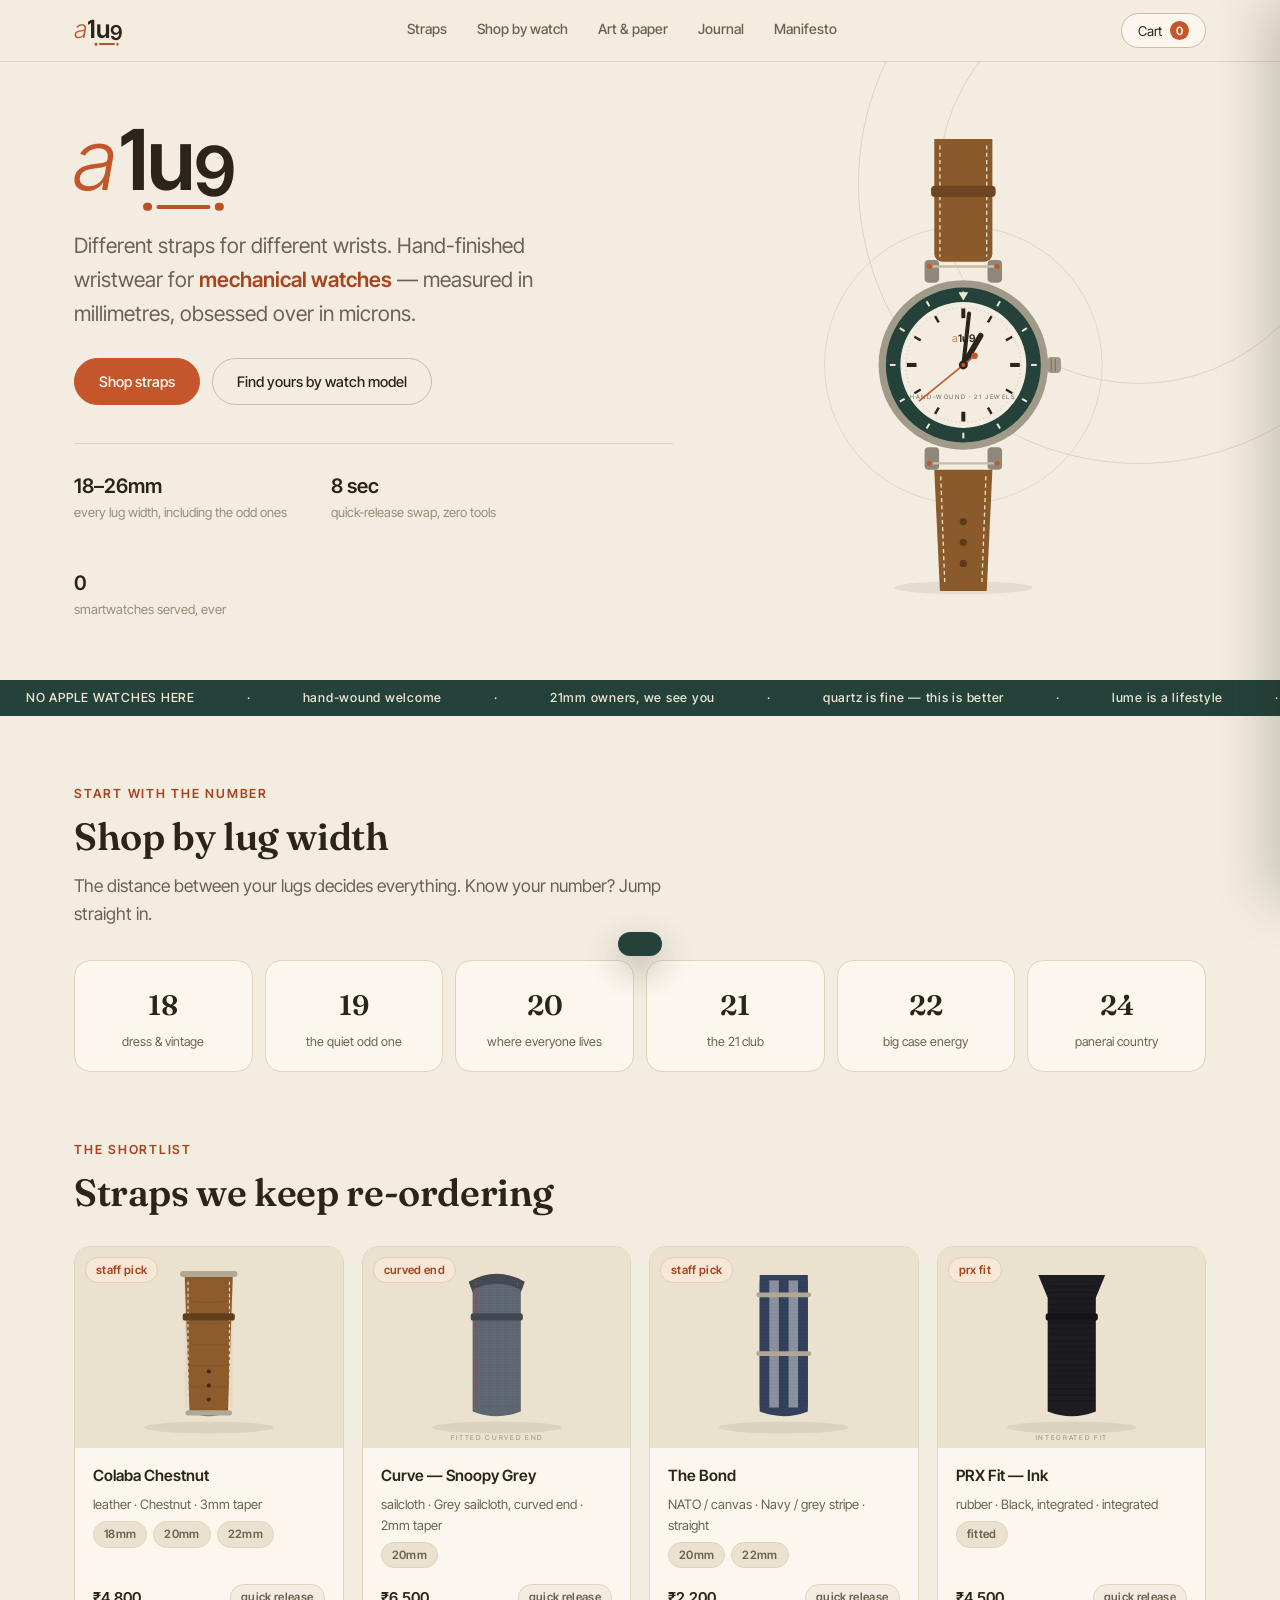
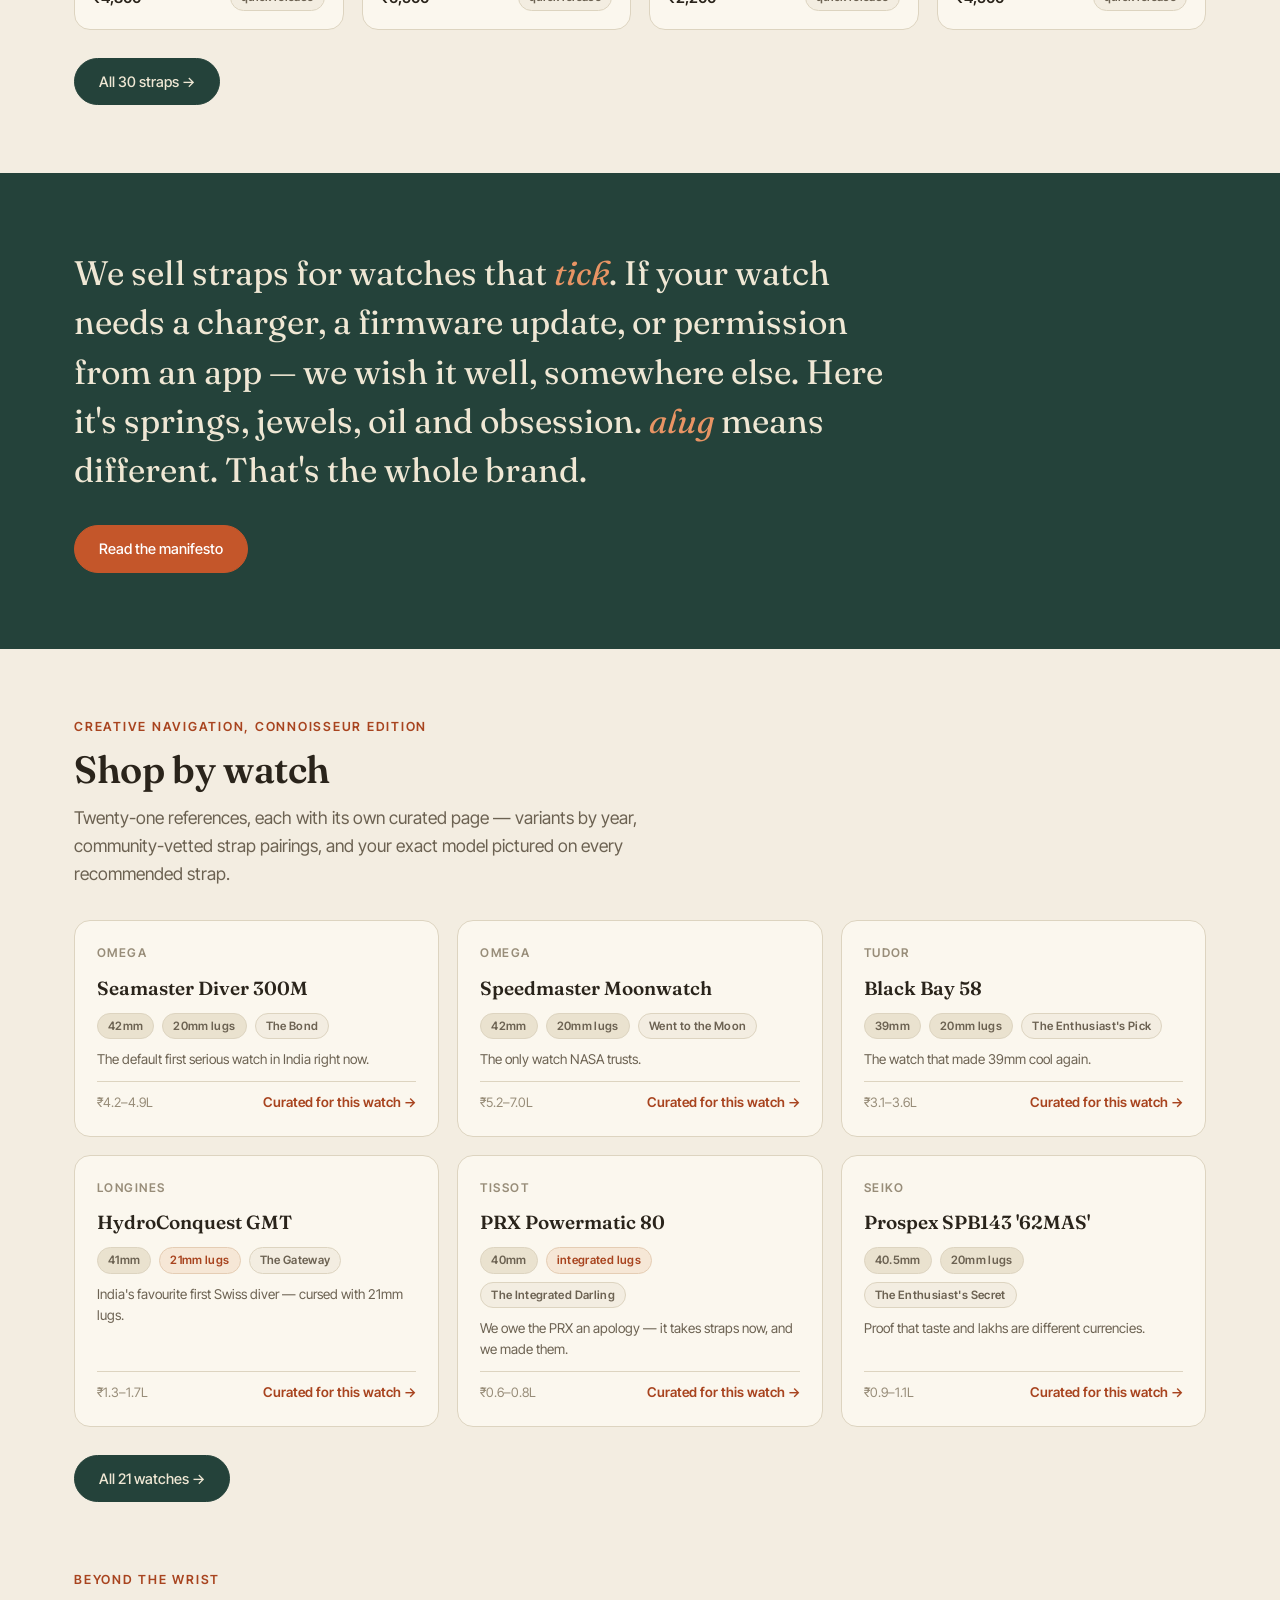
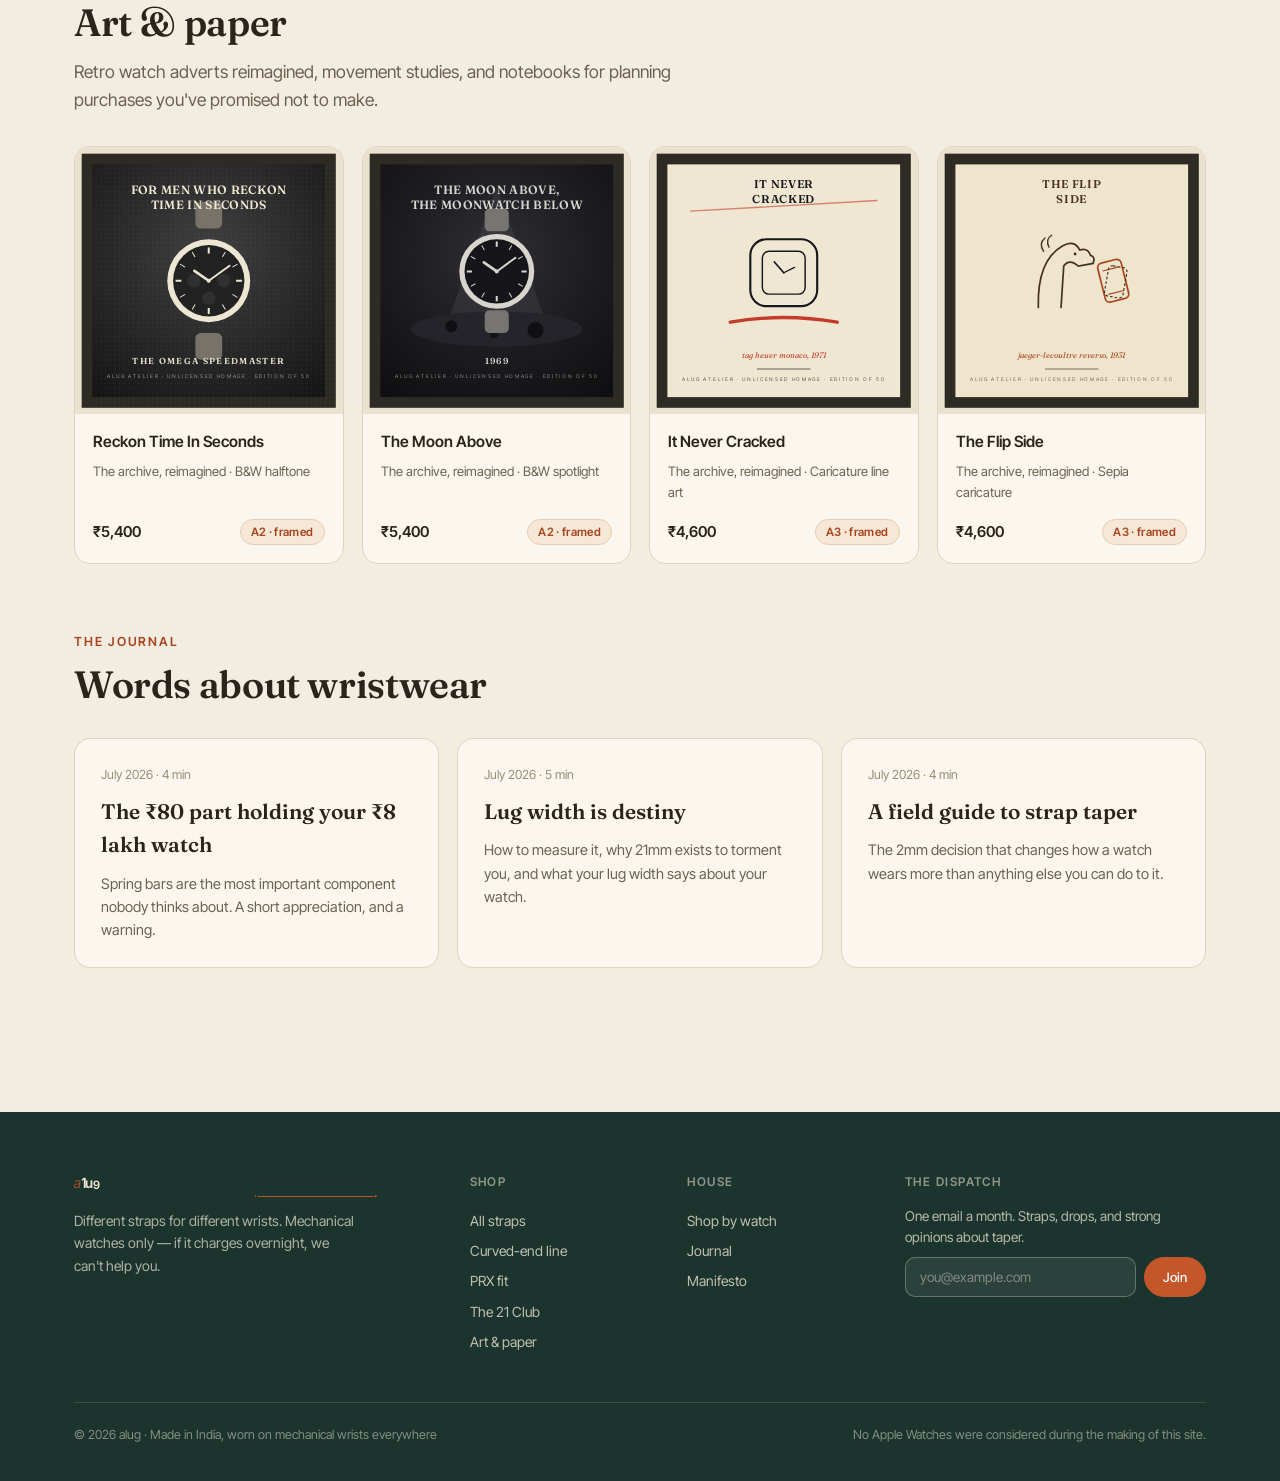
==== commit 4643215a: "chore: cache-bust v8 — live watch time on home page Bumped asset cache version in all 10 HTML files " ====
--- a/index.html
+++ b/index.html
@@ -3,322 +3,102 @@
 <head>
 <meta charset="UTF-8">
 <meta name="viewport" content="width=device-width, initial-scale=1">
-<title>alug — opening soon</title>
-<meta name="description" content="alug — hand-finished watch straps, watch art and paper goods for mechanical watches. different straps for different wrists. Opening soon in India.">
-<meta name="theme-color" content="#F3EDE1">
-<link rel="canonical" href="https://alug.co.in/">
+<title>alug — different straps for different wrists</title>
+<meta name="description" content="Hand-finished watch straps, retro watch art and paper goods for mechanical watch lovers in India. Filter by lug width, shop by watch model. No smartwatches, ever.">
 <link rel="preconnect" href="https://fonts.googleapis.com">
-<link href="https://fonts.googleapis.com/css2?family=Inter+Tight:wght@300;400;500;600&family=Fraunces:ital,wght@0,400;1,400&display=swap" rel="stylesheet">
+<link href="https://fonts.googleapis.com/css2?family=Inter+Tight:ital,wght@0,300;0,400;0,500;0,600;0,700;1,400&family=Fraunces:ital,wght@0,400;0,600;1,400;1,600&display=swap" rel="stylesheet">
+<link rel="stylesheet" href="css/alug.css?v=8">
 <link rel="icon" href="data:image/svg+xml,%3Csvg xmlns='http://www.w3.org/2000/svg' viewBox='0 0 64 64'%3E%3Ccircle cx='32' cy='32' r='32' fill='%23191715'/%3E%3Ctext x='31' y='43' font-family='sans-serif' font-size='32' font-weight='600' text-anchor='middle' fill='%23F2EEE6'%3Ea%3Ctspan fill='%23C4562A'%3E.%3C/tspan%3E%3C/text%3E%3C/svg%3E">
-<style>
-  :root {
-    --paper: #F3EDE1;
-    --paper-deep: #EAE2CF;
-    --ink: #2A241B;
-    --sub: #6C6252;
-    --faint: #988D79;
-    --line: #DDD4C0;
-    --line-strong: #C8BCA2;
-    --green: #24423A;
-    --green-cream: #EFE7D4;
-    --orange: #C4562A;
-    --orange-deep: #BA5227;
-  }
-  * { margin: 0; padding: 0; box-sizing: border-box; }
-  html, body { height: 100%; }
-  body {
-    font-family: 'Inter Tight', -apple-system, sans-serif;
-    background: radial-gradient(120% 90% at 50% 10%, #F6F1E6 0%, var(--paper) 62%);
-    color: var(--ink);
-    -webkit-font-smoothing: antialiased;
-    overflow-x: hidden;
-  }
-  ::selection { background: var(--orange); color: #fff; }
-  svg { display: block; max-width: 100%; }
+</head>
+<body data-page="home">
+<div id="hdr"></div>
 
-  /* ---------- wordmark (locked recipe v3 rev b — the dial) ---------- */
-  .logo {
-    position: relative;
-    display: inline-block;
-    line-height: 1;
-    letter-spacing: -0.01em;
-    color: var(--ink);
-    user-select: none;
-  }
-  .logo .l-a {
-    display: inline-block;
-    font-weight: 300;
-    color: var(--orange);
-    transform: skewX(-10deg);
-    margin-right: -0.02em;
-  }
-  .logo .l-w { font-weight: 600; }
-  .logo .l-1 {
-    display: inline-block;
-    clip-path: inset(-0.2em -0.05em -0.2em 0.07em);
-  }
-  .logo .l-9 {
-    display: inline-block;
-    font-size: 0.82em;
-    font-weight: 600;
-    vertical-align: -0.08em;
-  }
-  .logo .l-bar {
-    position: absolute;
-    left: 68%;
-    bottom: -0.045em;
-    transform: translateX(-50%);
-    width: 33%;
-    height: 0.054em;
-    border-radius: 99px;
-    background: var(--orange-deep);
-  }
-  .logo .l-bar i {
-    position: absolute;
-    top: 50%;
-    width: 0.1em;
-    height: 0.1em;
-    border-radius: 50%;
-    background: var(--orange-deep);
-  }
-  .logo .bt-l { left: -0.06em; transform: translate(-100%, -50%); }
-  .logo .bt-r { right: -0.06em; transform: translate(100%, -50%); }
+<section class="hero">
+  <div class="wrap hero-grid">
+    <div>
+      <span class="logo logo-lg" aria-label="alug"><span class="l-a">a</span><span class="l-w"><span class="l-1">1</span>u<span class="l-9">9</span></span><span class="l-bar"><i class="bt-l"></i><i class="bt-r"></i></span></span>
+      <p class="tagline">Different straps for different wrists. Hand-finished wristwear for <em>mechanical watches</em> — measured in millimetres, obsessed over in microns.</p>
+      <div class="hero-actions">
+        <a class="btn brass" href="straps.html">Shop straps</a>
+        <a class="btn ghost" href="watches.html">Find yours by watch model</a>
+      </div>
+      <div class="hero-meta">
+        <div><b>18–26mm</b>every lug width, including the odd ones</div>
+        <div><b>8 sec</b>quick-release swap, zero tools</div>
+        <div><b>0</b>smartwatches served, ever</div>
+      </div>
+    </div>
+    <div class="hero-art" id="hero-art" aria-hidden="false"></div>
+  </div>
+</section>
 
-  /* ---------- composition ---------- */
-  .stage {
-    position: relative;
-    min-height: calc(100svh - 46px);
-    display: flex;
-    flex-direction: column;
-    align-items: center;
-    justify-content: center;
-    text-align: center;
-    padding: 40px 24px 34px;
-    gap: 0;
-  }
-  .rings { position: absolute; inset: 0; overflow: hidden; pointer-events: none; }
-  .rings i {
-    position: absolute;
-    left: 50%; top: 50%;
-    border-radius: 50%;
-    transform: translate(-50%, -50%);
-  }
-  .rings .r1 { width: 94vmin; height: 94vmin; border: 1px solid var(--line); opacity: 0.55; }
-  .rings .r2 {
-    width: 78vmin; height: 78vmin;
-    border: 1.5px dashed var(--line-strong);
-    opacity: 0.4;
-    animation: turn 210s linear infinite;
-  }
-  @keyframes turn { to { transform: translate(-50%, -50%) rotate(360deg); } }
-
-  .stage > * { position: relative; }
-
-  .mark { animation: rise 0.9s cubic-bezier(0.22, 1, 0.36, 1) both; }
-  .mark .logo { font-size: clamp(46px, 7vw, 72px); }
-
-  .art {
-    margin: 3.2svh 0 3svh;
-    animation: rise 0.9s cubic-bezier(0.22, 1, 0.36, 1) 0.15s both;
-  }
-  .art svg {
-    height: clamp(300px, 44svh, 460px);
-    width: auto;
-    margin: 0 auto;
-  }
-  .sweep {
-    transform-box: view-box;
-    transform-origin: 190px 280px;
-    animation: sweepturn 60s linear infinite;
-  }
-  @keyframes sweepturn { to { transform: rotate(360deg); } }
-
-  .word { animation: rise 0.9s cubic-bezier(0.22, 1, 0.36, 1) 0.3s both; }
-  .tagline {
-    font-family: 'Fraunces', Georgia, serif;
-    font-style: italic;
-    font-size: clamp(17px, 2.3vw, 22px);
-    color: var(--ink);
-  }
-  .springbar {
-    position: relative;
-    width: 64px;
-    height: 3px;
-    border-radius: 99px;
-    background: var(--orange-deep);
-    margin: 26px auto 22px;
-  }
-  .springbar i {
-    position: absolute;
-    top: 50%;
-    width: 5px; height: 5px;
-    border-radius: 50%;
-    background: var(--orange-deep);
-  }
-  .springbar .bt-l { left: -9px; transform: translateY(-50%); }
-  .springbar .bt-r { right: -9px; transform: translateY(-50%); }
-  .soon {
-    font-size: 13px;
-    font-weight: 600;
-    letter-spacing: 0.44em;
-    text-indent: 0.44em; /* recentres letterspaced caps */
-    text-transform: uppercase;
-    color: var(--green);
-  }
-  .micro {
-    margin-top: 18px;
-    font-size: 13px;
-    color: var(--sub);
-    letter-spacing: 0.02em;
-  }
-  .micro b { font-weight: 500; color: var(--ink); }
-  .micro .dot { color: var(--orange); padding: 0 7px; }
-  .est {
-    margin-top: 7px;
-    font-size: 11px;
-    letter-spacing: 0.22em;
-    text-transform: uppercase;
-    color: var(--faint);
-  }
-
-  @keyframes rise {
-    from { opacity: 0; transform: translateY(14px); }
-    to   { opacity: 1; transform: none; }
-  }
-
-  /* ---------- green band ---------- */
-  .band {
-    height: 46px;
-    background: var(--green);
-    color: var(--green-cream);
-    overflow: hidden;
-    display: flex;
-    align-items: center;
-  }
-  .band .track {
-    display: flex;
-    gap: 34px;
-    width: max-content;
-    white-space: nowrap;
-    font-size: 11.5px;
-    font-weight: 500;
-    letter-spacing: 0.24em;
-    text-transform: uppercase;
-    animation: slide 46s linear infinite;
-  }
-  .band .track span { display: inline-block; }
-  .band .track .sep { color: var(--orange); }
-
-  @keyframes slide { to { transform: translateX(-50%); } }
-
-  @media (prefers-reduced-motion: reduce) {
-    .rings .r2, .sweep, .band .track { animation: none; }
-    .mark, .art, .word { animation-duration: 0.01s; animation-delay: 0s; }
-  }
-
-  @media (max-width: 480px) {
-    .stage { padding: 30px 18px 26px; }
-    .art { margin: 2.6svh 0 2.4svh; }
-    .art svg { height: clamp(260px, 40svh, 400px); }
-    .micro .dot { padding: 0 5px; }
-  }
-</style>
-</head>
-<body>
-
-<main class="stage">
-  <div class="rings" aria-hidden="true"><i class="r1"></i><i class="r2"></i></div>
-
-  <div class="mark">
-    <span class="logo" aria-label="alug"><span class="l-a">a</span><span class="l-w"><span class="l-1">1</span>u<span class="l-9">9</span></span><span class="l-bar"><i class="bt-l"></i><i class="bt-r"></i></span></span>
+<div class="marquee" aria-hidden="true">
+  <div class="track">
+    <span>NO APPLE WATCHES HERE</span><span>·</span><span>hand-wound welcome</span><span>·</span><span>21mm owners, we see you</span><span>·</span><span>quartz is fine — this is better</span><span>·</span><span>lume is a lifestyle</span><span>·</span><span>free shipping over ₹3,000</span><span>·</span><span>NO APPLE WATCHES HERE</span><span>·</span><span>hand-wound welcome</span><span>·</span><span>21mm owners, we see you</span><span>·</span><span>quartz is fine — this is better</span><span>·</span><span>lume is a lifestyle</span><span>·</span><span>free shipping over ₹3,000</span><span>·</span>
   </div>
-
-  <figure class="art">
-    <svg viewBox="0 0 380 570" xmlns="http://www.w3.org/2000/svg" role="img" aria-label="Illustrated mechanical watch on a chestnut alug strap, hands at ten past ten, seconds hand sweeping">
-      <circle cx="190" cy="280" r="172" fill="none" stroke="#DDD4C0" stroke-width="1"/>
-      <ellipse cx="190" cy="556" rx="86" ry="8" fill="#2A241B" opacity="0.08"/>
-      <rect x="154" y="-8" width="72" height="160" rx="10" fill="#8B5A2B"/>
-      <line x1="161" y1="8" x2="161" y2="146" stroke="#EDE3D0" stroke-width="1.6" stroke-dasharray="5 4"/>
-      <line x1="219" y1="8" x2="219" y2="146" stroke="#EDE3D0" stroke-width="1.6" stroke-dasharray="5 4"/>
-      <rect x="150" y="58" width="80" height="14" rx="5" fill="#6E4522"/>
-      <rect x="142" y="150" width="18" height="28" rx="5" fill="#8F887A"/>
-      <rect x="220" y="150" width="18" height="28" rx="5" fill="#8F887A"/>
-      <line x1="152" y1="158" x2="228" y2="158" stroke="#C8BCA2" stroke-width="3"/>
-      <circle cx="148" cy="158" r="3" fill="#C4562A"/>
-      <circle cx="232" cy="158" r="3" fill="#C4562A"/>
-      <circle cx="190" cy="280" r="105" fill="#A29A88"/>
-      <circle cx="190" cy="280" r="96" fill="#24423A"/>
-      <g id="bezel"></g>
-      <path d="M 184 190 L 196 190 L 190 200 Z" fill="#EFE7D4"/>
-      <circle cx="190" cy="280" r="78" fill="#F3EDE1"/>
-      <circle cx="190" cy="280" r="71" fill="none" stroke="#C8BCA2" stroke-width="1" stroke-dasharray="1.5 3.5"/>
-      <g id="indices"></g>
-      <text x="190" y="252" text-anchor="middle" font-family="Inter Tight,sans-serif" font-size="13" letter-spacing="0.5"><tspan fill="#C4562A" font-weight="300">a</tspan><tspan fill="#2A241B" font-weight="600">1u9</tspan></text>
-      <text x="190" y="322" text-anchor="middle" font-family="Inter Tight,sans-serif" font-size="7.5" letter-spacing="2" fill="#6C6252">HAND-WOUND · 21 JEWELS</text>
-      <line x1="190" y1="280" x2="155.4" y2="256.2" stroke="#2A241B" stroke-width="7" stroke-linecap="round"/>
-      <line x1="190" y1="280" x2="241.8" y2="242.4" stroke="#2A241B" stroke-width="5" stroke-linecap="round"/>
-      <g class="sweep">
-        <line x1="199" y1="264.4" x2="155" y2="340.6" stroke="#C4562A" stroke-width="2" stroke-linecap="round"/>
-        <circle cx="199" cy="264.4" r="4" fill="#C4562A"/>
-      </g>
-      <circle cx="190" cy="280" r="5.5" fill="#2A241B"/>
-      <circle cx="190" cy="280" r="2.5" fill="#C4562A"/>
-      <rect x="294" y="270" width="17" height="20" rx="5" fill="#A29A88"/>
-      <line x1="299" y1="272" x2="299" y2="288" stroke="#7E7668" stroke-width="1.5"/>
-      <line x1="304" y1="272" x2="304" y2="288" stroke="#7E7668" stroke-width="1.5"/>
-      <rect x="142" y="382" width="18" height="28" rx="5" fill="#8F887A"/>
-      <rect x="220" y="382" width="18" height="28" rx="5" fill="#8F887A"/>
-      <line x1="152" y1="402" x2="228" y2="402" stroke="#C8BCA2" stroke-width="3"/>
-      <circle cx="148" cy="402" r="3" fill="#C4562A"/>
-      <circle cx="232" cy="402" r="3" fill="#C4562A"/>
-      <path d="M 154 410 L 226 410 L 219 560 L 161 560 Z" fill="#8B5A2B"/>
-      <line x1="162" y1="418" x2="167" y2="552" stroke="#EDE3D0" stroke-width="1.6" stroke-dasharray="5 4"/>
-      <line x1="218" y1="418" x2="213" y2="552" stroke="#EDE3D0" stroke-width="1.6" stroke-dasharray="5 4"/>
-      <circle cx="190" cy="474" r="4.5" fill="#5E3A1B"/>
-      <circle cx="190" cy="500" r="4.5" fill="#5E3A1B"/>
-      <circle cx="190" cy="526" r="4.5" fill="#5E3A1B"/>
-    </svg>
-  </figure>
-
-  <div class="word">
-    <p class="tagline">different straps for different wrists.</p>
-    <div class="springbar" aria-hidden="true"><i class="bt-l"></i><i class="bt-r"></i></div>
-    <p class="soon">Opening soon</p>
-    <p class="micro"><b>hand-finished straps</b><span class="dot">·</span><b>watch art</b><span class="dot">·</span><b>paper goods</b></p>
-    <p class="est">for mechanical watches · India · MMXXVI</p>
-  </div>
-</main>
-
-<div class="band" aria-hidden="true">
-  <div class="track" id="track"></div>
 </div>
 
-<script>
-  // dial furniture — indices + bezel ticks (same geometry as the site hero)
-  (function () {
-    let idx = "", bez = "";
-    for (let i = 0; i < 12; i++) {
-      const a = i * Math.PI / 6;
-      const r1 = i % 3 === 0 ? 58 : 61, sw = i % 3 === 0 ? 5 : 3;
-      idx += '<line x1="' + (190 + r1 * Math.sin(a)) + '" y1="' + (280 - r1 * Math.cos(a)) +
-             '" x2="' + (190 + 70 * Math.sin(a)) + '" y2="' + (280 - 70 * Math.cos(a)) +
-             '" stroke="#2A241B" stroke-width="' + sw + '"/>';
-      bez += '<line x1="' + (190 + 84 * Math.sin(a)) + '" y1="' + (280 - 84 * Math.cos(a)) +
-             '" x2="' + (190 + 91 * Math.sin(a)) + '" y2="' + (280 - 91 * Math.cos(a)) +
-             '" stroke="#EFE7D4" stroke-width="2.5"/>';
-    }
-    document.getElementById("indices").innerHTML = idx;
-    document.getElementById("bezel").innerHTML = bez;
+<section class="section">
+  <div class="wrap">
+    <p class="kicker">Start with the number</p>
+    <h2>Shop by lug width</h2>
+    <p class="lede">The distance between your lugs decides everything. Know your number? Jump straight in.</p>
+    <div class="lug-tiles" style="margin-top:32px">
+      <a class="lug-tile" href="straps.html?lug=18"><b>18</b><span>dress &amp; vintage</span></a>
+      <a class="lug-tile" href="straps.html?lug=19"><b>19</b><span>the quiet odd one</span></a>
+      <a class="lug-tile" href="straps.html?lug=20"><b>20</b><span>where everyone lives</span></a>
+      <a class="lug-tile" href="straps.html?lug=21"><b>21</b><span>the 21 club</span></a>
+      <a class="lug-tile" href="straps.html?lug=22"><b>22</b><span>big case energy</span></a>
+      <a class="lug-tile" href="straps.html?lug=24"><b>24</b><span>panerai country</span></a>
+    </div>
+  </div>
+</section>
 
-    const items = [
-      "opening soon", "different straps for different wrists",
-      "NO APPLE WATCHES HERE", "hand-wound welcome",
-      "measured in millimetres", "obsessed over in microns"
-    ];
-    const half = items.map(t => "<span>" + t + "</span><span class='sep'>·</span>").join("");
-    document.getElementById("track").innerHTML = half + half;
-  })();
-</script>
+<section class="section" style="padding-top:0">
+  <div class="wrap">
+    <p class="kicker">The shortlist</p>
+    <h2>Straps we keep re-ordering</h2>
+    <div class="grid grid-4" style="margin-top:32px" id="featured-grid"></div>
+    <div style="margin-top:28px"><a class="btn" href="straps.html">All 30 straps →</a></div>
+  </div>
+</section>
 
+<section class="manifesto-strip">
+  <div class="wrap">
+    <p class="serif">We sell straps for watches that <em>tick</em>. If your watch needs a charger, a firmware update, or permission from an app — we wish it well, somewhere else. Here it's springs, jewels, oil and obsession. <em>alug</em> means different. That's the whole brand.</p>
+    <div style="margin-top:30px"><a class="btn brass" href="about.html">Read the manifesto</a></div>
+  </div>
+</section>
+
+<section class="section">
+  <div class="wrap">
+    <p class="kicker">Creative navigation, connoisseur edition</p>
+    <h2>Shop by watch</h2>
+    <p class="lede">Twenty-one references, each with its own curated page — variants by year, community-vetted strap pairings, and your exact model pictured on every recommended strap.</p>
+    <div class="grid grid-3" style="margin-top:32px" id="watch-teaser"></div>
+    <div style="margin-top:28px"><a class="btn" href="watches.html">All 21 watches →</a></div>
+  </div>
+</section>
+
+<section class="section" style="padding-top:0">
+  <div class="wrap">
+    <p class="kicker">Beyond the wrist</p>
+    <h2>Art &amp; paper</h2>
+    <p class="lede">Retro watch adverts reimagined, movement studies, and notebooks for planning purchases you've promised not to make.</p>
+    <div class="grid grid-4" style="margin-top:32px" id="art-teaser"></div>
+  </div>
+</section>
+
+<section class="section" style="padding-top:0">
+  <div class="wrap">
+    <p class="kicker">The journal</p>
+    <h2>Words about wristwear</h2>
+    <div class="grid grid-3" style="margin-top:32px" id="journal-teaser"></div>
+  </div>
+</section>
+
+<div id="ftr"></div>
+<script src="js/data.js?v=8"></script>
+<script src="js/app.js?v=8"></script>
 </body>
 </html>
--- a/css/alug.css
+++ b/css/alug.css
@@ -0,0 +1,656 @@
+:root {
+  --paper: #F3EDE1;
+  --paper-deep: #EAE2CF;
+  --card: #FBF7EE;
+  --ink: #2A241B;
+  --sub: #6C6252;
+  --faint: #988D79;
+  --line: #DDD4C0;
+  --line-strong: #C8BCA2;
+  --green: #24423A;
+  --green-deep: #1B342E;
+  --green-cream: #EFE7D4;
+  --orange: #C4562A;
+  --orange-deep: #BA5227;
+  --orange-dark: #A8441F;
+  --tint: #F6E7D6;
+  --tint-line: #E5CDB4;
+}
+* { margin: 0; padding: 0; box-sizing: border-box; }
+html { scroll-behavior: smooth; }
+body {
+  font-family: 'Inter Tight', -apple-system, sans-serif;
+  background: var(--paper);
+  color: var(--ink);
+  font-size: 16px;
+  line-height: 1.6;
+  -webkit-font-smoothing: antialiased;
+}
+a { color: inherit; text-decoration: none; }
+img, svg { display: block; max-width: 100%; }
+button { font-family: inherit; cursor: pointer; }
+::selection { background: var(--orange); color: #fff; }
+
+/* ---------- wordmark (locked recipe v3 rev b — the dial) ---------- */
+.logo {
+  position: relative;
+  display: inline-block;
+  font-size: 25px;
+  line-height: 1;
+  letter-spacing: -0.01em;
+  color: var(--ink);
+  user-select: none;
+}
+.logo .l-a {
+  display: inline-block;
+  font-weight: 300;
+  color: var(--orange);
+  transform: skewX(-10deg);
+  margin-right: -0.02em;
+}
+.logo .l-w { font-weight: 600; }
+.logo .l-1 {
+  display: inline-block;
+  clip-path: inset(-0.2em -0.05em -0.2em 0.07em);
+}
+.logo .l-9 {
+  display: inline-block;
+  font-size: 0.82em;
+  font-weight: 600;
+  vertical-align: -0.08em;
+}
+.logo .l-bar {
+  position: absolute;
+  left: 68%;
+  bottom: -0.045em;
+  transform: translateX(-50%);
+  width: 33%;
+  height: 0.054em;
+  border-radius: 99px;
+  background: var(--orange-deep);
+}
+.logo .l-bar i {
+  position: absolute;
+  top: 50%;
+  width: 0.1em;
+  height: 0.1em;
+  border-radius: 50%;
+  background: var(--orange-deep);
+}
+.logo .bt-l { left: -0.06em; transform: translate(-100%, -50%); }
+.logo .bt-r { right: -0.06em; transform: translate(100%, -50%); }
+.logo-lg { font-size: clamp(50px, 7.5vw, 84px); }
+
+/* ---------- header ---------- */
+.site-header {
+  position: sticky;
+  top: 0;
+  z-index: 50;
+  background: rgba(243,237,225,0.85);
+  backdrop-filter: saturate(160%) blur(18px);
+  -webkit-backdrop-filter: saturate(160%) blur(18px);
+  border-bottom: 1px solid var(--line);
+}
+.site-header .inner {
+  max-width: 1180px;
+  margin: 0 auto;
+  padding: 13px 24px;
+  display: flex;
+  align-items: center;
+  justify-content: space-between;
+  gap: 24px;
+}
+.site-header nav {
+  display: flex;
+  gap: 30px;
+  align-items: center;
+  font-size: 14px;
+  font-weight: 500;
+}
+.site-header nav a {
+  color: var(--sub);
+  transition: color 0.15s;
+  padding: 4px 0;
+  border-bottom: 2px solid transparent;
+}
+.site-header nav a:hover { color: var(--ink); }
+.site-header nav a.active { color: var(--ink); border-bottom-color: var(--orange); }
+.cart-btn {
+  background: var(--card);
+  border: 1px solid var(--line-strong);
+  color: var(--ink);
+  border-radius: 99px;
+  padding: 7px 16px;
+  font-size: 13.5px;
+  display: flex;
+  align-items: center;
+  gap: 8px;
+  transition: border-color 0.15s;
+}
+.cart-btn:hover { border-color: var(--green); }
+.cart-count {
+  background: var(--orange);
+  color: #fff;
+  font-weight: 600;
+  font-size: 11.5px;
+  min-width: 19px;
+  height: 19px;
+  border-radius: 99px;
+  display: inline-flex;
+  align-items: center;
+  justify-content: center;
+  padding: 0 5px;
+}
+
+/* ---------- marquee ---------- */
+.marquee {
+  background: var(--green);
+  color: var(--green-cream);
+  overflow: hidden;
+  white-space: nowrap;
+  font-size: 12.5px;
+  font-weight: 500;
+  letter-spacing: 0.06em;
+  padding: 8px 0;
+}
+.marquee .track {
+  display: inline-block;
+  animation: scroll 40s linear infinite;
+}
+.marquee span { margin: 0 26px; }
+@keyframes scroll {
+  from { transform: translateX(0); }
+  to { transform: translateX(-50%); }
+}
+
+/* ---------- layout ---------- */
+.wrap { max-width: 1180px; margin: 0 auto; padding: 0 24px; }
+.section { padding: 68px 0; }
+.section-tight { padding: 42px 0; }
+.kicker {
+  font-size: 12.5px;
+  font-weight: 600;
+  letter-spacing: 0.14em;
+  text-transform: uppercase;
+  color: var(--orange-dark);
+  margin-bottom: 12px;
+}
+h1, h2 {
+  font-family: 'Fraunces', Georgia, serif;
+  line-height: 1.1;
+  letter-spacing: -0.01em;
+  color: var(--ink);
+  font-weight: 600;
+}
+h1 { font-size: clamp(34px, 4.8vw, 56px); }
+h2 { font-size: clamp(26px, 3.5vw, 38px); }
+h3 { font-size: 19px; font-weight: 600; line-height: 1.2; color: var(--ink); }
+.lede { font-size: 17.5px; color: var(--sub); max-width: 640px; margin-top: 14px; }
+.serif { font-family: 'Fraunces', Georgia, serif; }
+
+.btn {
+  display: inline-flex;
+  align-items: center;
+  gap: 8px;
+  background: var(--green);
+  color: var(--green-cream);
+  border: 1px solid var(--green);
+  border-radius: 99px;
+  padding: 11px 24px;
+  font-size: 14.5px;
+  font-weight: 500;
+  transition: background 0.15s, color 0.15s, border-color 0.15s;
+}
+.btn:hover { background: var(--green-deep); border-color: var(--green-deep); }
+.btn.brass { background: var(--orange); border-color: var(--orange); color: #fff; }
+.btn.brass:hover { background: var(--orange-deep); border-color: var(--orange-deep); }
+.btn.ghost { background: transparent; color: var(--ink); border-color: var(--line-strong); }
+.btn.ghost:hover { background: var(--card); border-color: var(--ink); }
+.btn.sm { padding: 8px 18px; font-size: 13px; }
+
+/* ---------- hero ---------- */
+.hero {
+  background: var(--paper);
+  color: var(--ink);
+  padding: 56px 0 60px;
+  position: relative;
+  overflow: hidden;
+}
+.hero::before {
+  content: "";
+  position: absolute;
+  right: -140px;
+  top: -160px;
+  width: 560px;
+  height: 560px;
+  border: 1px solid var(--line);
+  border-radius: 50%;
+  pointer-events: none;
+}
+.hero::after {
+  content: "";
+  position: absolute;
+  right: -60px;
+  top: -80px;
+  width: 400px;
+  height: 400px;
+  border: 1px solid var(--line);
+  border-radius: 50%;
+  pointer-events: none;
+}
+.hero-grid {
+  display: grid;
+  grid-template-columns: 1.05fr 0.85fr;
+  gap: 48px;
+  align-items: center;
+  position: relative;
+  z-index: 1;
+}
+.hero-art svg { max-height: 460px; width: auto; margin: 0 auto; }
+.hero .tagline {
+  font-size: clamp(17px, 2vw, 21px);
+  color: var(--sub);
+  margin-top: 24px;
+  max-width: 540px;
+}
+.hero .tagline em { color: var(--orange-dark); font-style: normal; font-weight: 600; }
+.hero-actions { margin-top: 28px; display: flex; gap: 12px; flex-wrap: wrap; }
+.hero-meta {
+  margin-top: 38px;
+  padding-top: 26px;
+  border-top: 1px solid var(--line);
+  display: flex;
+  gap: 44px;
+  flex-wrap: wrap;
+  font-size: 13px;
+  color: var(--faint);
+}
+.hero-meta b { display: block; font-size: 20px; color: var(--ink); font-weight: 600; }
+
+/* ---------- cards / grids ---------- */
+.grid { display: grid; gap: 18px; }
+.grid-3 { grid-template-columns: repeat(auto-fill, minmax(280px, 1fr)); }
+.grid-4 { grid-template-columns: repeat(auto-fill, minmax(230px, 1fr)); }
+
+.card {
+  background: var(--card);
+  border: 1px solid var(--line);
+  border-radius: 16px;
+  overflow: hidden;
+  transition: transform 0.18s, box-shadow 0.18s, border-color 0.18s;
+  display: flex;
+  flex-direction: column;
+}
+.card:hover {
+  transform: translateY(-3px);
+  border-color: var(--line-strong);
+  box-shadow: 0 16px 40px rgba(42,36,27,0.14);
+}
+.card .thumb { background: var(--paper-deep); position: relative; }
+.card .thumb svg { width: 100%; height: auto; }
+.card .body { padding: 16px 18px 18px; flex: 1; display: flex; flex-direction: column; gap: 6px; }
+.card .name { font-weight: 600; font-size: 15.5px; color: var(--ink); }
+.card .sub { font-size: 13px; color: var(--sub); }
+.card .price-row {
+  margin-top: auto;
+  padding-top: 10px;
+  display: flex;
+  align-items: center;
+  justify-content: space-between;
+}
+.card .price { font-weight: 600; font-size: 15px; }
+.pill {
+  display: inline-block;
+  font-size: 11.5px;
+  font-weight: 600;
+  letter-spacing: 0.03em;
+  padding: 3px 10px;
+  border-radius: 99px;
+  background: var(--paper-deep);
+  color: var(--sub);
+  border: 1px solid var(--line);
+}
+.pill.brass { background: var(--tint); color: var(--orange-dark); border-color: var(--tint-line); }
+.pill.steel { background: var(--paper); color: var(--sub); border-color: var(--line); }
+.tag-corner {
+  position: absolute;
+  top: 10px;
+  left: 10px;
+  z-index: 2;
+  background: rgba(251,247,238,0.9);
+  backdrop-filter: blur(6px);
+}
+
+/* ---------- lug tiles ---------- */
+.lug-tiles { display: grid; grid-template-columns: repeat(auto-fit, minmax(120px, 1fr)); gap: 12px; }
+.lug-tile {
+  background: var(--card);
+  border: 1px solid var(--line);
+  border-radius: 16px;
+  padding: 22px 10px 18px;
+  text-align: center;
+  transition: border-color 0.15s, transform 0.15s;
+}
+.lug-tile:hover { border-color: var(--orange); transform: translateY(-2px); }
+.lug-tile b { font-family: 'Fraunces', Georgia, serif; font-size: 28px; font-weight: 600; display: block; color: var(--ink); }
+.lug-tile span { font-size: 12.5px; color: var(--sub); }
+
+/* ---------- filters ---------- */
+.shop-layout { display: grid; grid-template-columns: 250px 1fr; gap: 36px; align-items: start; }
+.filters { position: sticky; top: 88px; display: flex; flex-direction: column; gap: 26px; }
+.fgroup h4 {
+  font-size: 12px;
+  font-weight: 600;
+  letter-spacing: 0.12em;
+  text-transform: uppercase;
+  color: var(--faint);
+  margin-bottom: 10px;
+}
+.fgroup label {
+  display: flex;
+  align-items: center;
+  gap: 9px;
+  font-size: 14px;
+  color: var(--sub);
+  padding: 4px 0;
+  cursor: pointer;
+}
+.fgroup label:hover { color: var(--ink); }
+.fgroup input[type=checkbox] { accent-color: var(--green); width: 15px; height: 15px; }
+.chiprow { display: flex; flex-wrap: wrap; gap: 8px; }
+.chip {
+  border: 1px solid var(--line-strong);
+  background: var(--card);
+  color: var(--sub);
+  border-radius: 99px;
+  padding: 6px 14px;
+  font-size: 13px;
+  transition: all 0.13s;
+}
+.chip:hover { border-color: var(--green); color: var(--ink); }
+.chip.on { background: var(--green); color: var(--green-cream); border-color: var(--green); }
+.toolbar {
+  display: flex;
+  align-items: center;
+  justify-content: space-between;
+  gap: 16px;
+  margin-bottom: 22px;
+  flex-wrap: wrap;
+}
+.toolbar .count { font-size: 14px; color: var(--sub); }
+.toolbar select, select {
+  font-family: inherit;
+  font-size: 13.5px;
+  padding: 8px 12px;
+  border: 1px solid var(--line-strong);
+  border-radius: 10px;
+  background: var(--card);
+  color: var(--ink);
+}
+.active-watch-note {
+  background: var(--tint);
+  border: 1px solid var(--tint-line);
+  color: var(--orange-dark);
+  border-radius: 12px;
+  padding: 12px 18px;
+  font-size: 14px;
+  margin-bottom: 22px;
+  display: flex;
+  justify-content: space-between;
+  align-items: center;
+  gap: 12px;
+  flex-wrap: wrap;
+}
+.active-watch-note .btn.ghost { color: var(--orange-dark); border-color: var(--tint-line); }
+.active-watch-note .btn.ghost:hover { background: var(--card); }
+
+/* ---------- watch cards ---------- */
+.watch-card {
+  background: var(--card);
+  border: 1px solid var(--line);
+  border-radius: 16px;
+  padding: 22px;
+  display: flex;
+  flex-direction: column;
+  gap: 10px;
+  transition: transform 0.18s, box-shadow 0.18s, border-color 0.18s;
+}
+.watch-card:hover {
+  transform: translateY(-3px);
+  border-color: var(--line-strong);
+  box-shadow: 0 16px 40px rgba(42,36,27,0.14);
+}
+.watch-card .brand { font-size: 12px; letter-spacing: 0.12em; text-transform: uppercase; color: var(--faint); font-weight: 600; }
+.watch-card .model { font-family: 'Fraunces', Georgia, serif; font-size: 19px; font-weight: 600; color: var(--ink); }
+.watch-card .why { font-size: 13.5px; color: var(--sub); flex: 1; }
+.watch-card .specs { display: flex; gap: 8px; flex-wrap: wrap; }
+.watch-card .footer { display: flex; justify-content: space-between; align-items: center; padding-top: 10px; border-top: 1px solid var(--line); }
+.watch-card .price-band { font-size: 13px; color: var(--faint); }
+.watch-card .strap-link { font-size: 13.5px; font-weight: 600; color: var(--orange-dark); }
+.watch-card .strap-link:hover { text-decoration: underline; }
+
+/* ---------- product page ---------- */
+.pdp { display: grid; grid-template-columns: 1.1fr 1fr; gap: 48px; align-items: start; }
+.pdp .visual { background: var(--paper-deep); border: 1px solid var(--line); border-radius: 18px; overflow: hidden; position: sticky; top: 96px; }
+.pdp h1 { font-size: clamp(28px, 3.4vw, 42px); }
+.pdp .price { font-size: 23px; font-weight: 600; margin: 12px 0 4px; }
+.pdp .blurb { color: var(--sub); margin: 14px 0 22px; font-size: 16px; }
+.spec-table { width: 100%; border-collapse: collapse; font-size: 14px; margin: 20px 0; }
+.spec-table td { padding: 10px 0; border-bottom: 1px solid var(--line); }
+.spec-table td:first-child { color: var(--faint); width: 42%; }
+.width-picker { display: flex; gap: 8px; margin: 14px 0 22px; flex-wrap: wrap; }
+.qty-row { display: flex; gap: 12px; align-items: center; margin: 20px 0; }
+.qty-row input {
+  width: 58px;
+  padding: 10px;
+  text-align: center;
+  border: 1px solid var(--line-strong);
+  border-radius: 10px;
+  font-family: inherit;
+  font-size: 15px;
+  background: var(--card);
+  color: var(--ink);
+}
+.pairs { margin-top: 28px; }
+.pairs h4 { font-size: 12px; letter-spacing: 0.12em; text-transform: uppercase; color: var(--faint); margin-bottom: 10px; }
+
+/* ---------- journal ---------- */
+.article-card {
+  background: var(--card);
+  border: 1px solid var(--line);
+  border-radius: 16px;
+  padding: 26px;
+  display: flex;
+  flex-direction: column;
+  gap: 10px;
+  transition: transform 0.18s, box-shadow 0.18s, border-color 0.18s;
+}
+.article-card:hover {
+  transform: translateY(-3px);
+  border-color: var(--line-strong);
+  box-shadow: 0 16px 40px rgba(42,36,27,0.14);
+}
+.article-card .atitle { font-family: 'Fraunces', Georgia, serif; font-size: 21px; font-weight: 600; color: var(--ink); }
+.article-card .adesc { color: var(--sub); font-size: 14.5px; flex: 1; }
+.article-card .ameta { font-size: 12.5px; color: var(--faint); }
+.article-card .read-more { font-size: 13.5px; font-weight: 600; color: var(--orange-dark); }
+.article-body { max-width: 700px; margin: 0 auto; }
+.article-body h1 { margin-bottom: 8px; }
+.article-body .ameta { color: var(--faint); font-size: 14px; margin-bottom: 34px; }
+.article-body p { margin-bottom: 20px; font-size: 17px; line-height: 1.75; color: var(--ink); }
+.article-body h3 { margin: 32px 0 12px; font-family: 'Fraunces', Georgia, serif; font-size: 22px; }
+.article-body blockquote {
+  font-family: 'Fraunces', Georgia, serif;
+  font-size: 21px;
+  line-height: 1.5;
+  font-style: italic;
+  color: var(--orange-dark);
+  border-left: 3px solid var(--orange);
+  padding-left: 22px;
+  margin: 28px 0;
+}
+.article-body ul { margin: 0 0 20px 22px; }
+.article-body li { margin-bottom: 8px; font-size: 16.5px; color: var(--ink); }
+
+/* ---------- manifesto ---------- */
+.manifesto-strip {
+  background: var(--green);
+  color: var(--green-cream);
+  padding: 76px 0;
+}
+.manifesto-strip .serif {
+  font-size: clamp(23px, 3.2vw, 34px);
+  line-height: 1.45;
+  max-width: 840px;
+  font-weight: 400;
+  color: var(--green-cream);
+}
+.manifesto-strip .serif em { color: #E89464; font-style: italic; }
+
+/* ---------- cart drawer ---------- */
+.cart-overlay {
+  position: fixed;
+  inset: 0;
+  background: rgba(42,36,27,0.4);
+  z-index: 98;
+  opacity: 0;
+  pointer-events: none;
+  transition: opacity 0.2s;
+}
+.cart-drawer {
+  position: fixed;
+  top: 0;
+  right: -420px;
+  width: min(420px, 100vw);
+  height: 100dvh;
+  background: var(--card);
+  border-left: 1px solid var(--line);
+  z-index: 99;
+  display: flex;
+  flex-direction: column;
+  transition: right 0.25s ease;
+  box-shadow: -16px 0 48px rgba(42,36,27,0.2);
+}
+body.cart-open .cart-drawer { right: 0; }
+body.cart-open .cart-overlay { opacity: 1; pointer-events: auto; }
+.cart-drawer header {
+  padding: 20px 24px;
+  border-bottom: 1px solid var(--line);
+  display: flex;
+  justify-content: space-between;
+  align-items: center;
+}
+.cart-drawer header h3 { font-size: 17px; }
+.cart-close { background: none; border: none; font-size: 22px; line-height: 1; color: var(--faint); }
+.cart-close:hover { color: var(--ink); }
+.cart-items { flex: 1; overflow-y: auto; padding: 10px 24px; }
+.cart-item {
+  display: flex;
+  gap: 14px;
+  padding: 16px 0;
+  border-bottom: 1px solid var(--line);
+  align-items: center;
+}
+.cart-item .ci-swatch { width: 52px; height: 52px; border-radius: 12px; flex-shrink: 0; border: 1px solid var(--line); }
+.cart-item .ci-info { flex: 1; }
+.cart-item .ci-name { font-size: 14px; font-weight: 600; color: var(--ink); }
+.cart-item .ci-sub { font-size: 12.5px; color: var(--sub); }
+.cart-item .ci-qty { display: flex; align-items: center; gap: 8px; margin-top: 6px; }
+.cart-item .ci-qty button {
+  width: 22px;
+  height: 22px;
+  border-radius: 6px;
+  border: 1px solid var(--line-strong);
+  background: var(--paper);
+  color: var(--ink);
+  font-size: 13px;
+  line-height: 1;
+}
+.cart-item .ci-price { font-size: 14px; font-weight: 600; white-space: nowrap; }
+.cart-empty { text-align: center; padding: 60px 20px; color: var(--sub); font-size: 15px; }
+.cart-footer { padding: 20px 24px; border-top: 1px solid var(--line); }
+.cart-footer .total-row { display: flex; justify-content: space-between; font-weight: 600; font-size: 16px; margin-bottom: 14px; }
+.cart-footer .note { font-size: 12px; color: var(--faint); margin-top: 10px; text-align: center; }
+.cart-footer .btn { width: 100%; justify-content: center; }
+
+/* ---------- footer ---------- */
+.site-footer {
+  background: var(--green-deep);
+  color: var(--green-cream);
+  padding: 60px 0 36px;
+  margin-top: 76px;
+}
+.site-footer .logo { color: var(--green-cream); }
+.site-footer .cols {
+  display: grid;
+  grid-template-columns: 2fr 1fr 1fr 1.4fr;
+  gap: 40px;
+}
+.site-footer h5 { font-size: 12px; letter-spacing: 0.12em; text-transform: uppercase; color: rgba(239,231,212,0.55); margin-bottom: 14px; font-weight: 600; }
+.site-footer a { display: block; font-size: 14px; color: rgba(239,231,212,0.78); padding: 4px 0; transition: color 0.15s; }
+.site-footer a:hover { color: var(--green-cream); }
+.site-footer .fine {
+  margin-top: 44px;
+  padding-top: 22px;
+  border-top: 1px solid rgba(239,231,212,0.15);
+  font-size: 12.5px;
+  color: rgba(239,231,212,0.5);
+  display: flex;
+  justify-content: space-between;
+  flex-wrap: wrap;
+  gap: 10px;
+}
+.newsletter { display: flex; gap: 8px; margin-top: 6px; }
+.newsletter input {
+  flex: 1;
+  padding: 11px 14px;
+  border-radius: 10px;
+  border: 1px solid rgba(239,231,212,0.3);
+  background: rgba(239,231,212,0.08);
+  color: var(--green-cream);
+  font-family: inherit;
+  font-size: 13.5px;
+}
+.newsletter input::placeholder { color: rgba(239,231,212,0.45); }
+.footer-tag { font-size: 14px; color: rgba(239,231,212,0.7); margin-top: 14px; max-width: 280px; }
+
+/* ---------- misc ---------- */
+.notice {
+  background: var(--card);
+  border: 1px solid var(--line);
+  color: var(--sub);
+  border-radius: 14px;
+  padding: 14px 18px;
+  font-size: 14px;
+}
+.notice b { color: var(--ink); }
+.toast {
+  position: fixed;
+  bottom: 24px;
+  left: 50%;
+  transform: translate(-50%, 80px);
+  background: var(--green);
+  color: var(--green-cream);
+  padding: 12px 22px;
+  border-radius: 99px;
+  font-size: 14px;
+  font-weight: 500;
+  z-index: 100;
+  transition: transform 0.25s ease;
+  box-shadow: 0 12px 32px rgba(42,36,27,0.3);
+}
+.toast.show { transform: translate(-50%, 0); }
+.crumbs { font-size: 13px; color: var(--faint); margin-bottom: 18px; }
+.crumbs a:hover { color: var(--ink); }
+
+@media (max-width: 900px) {
+  .shop-layout { grid-template-columns: 1fr; }
+  .filters { position: static; flex-direction: row; flex-wrap: wrap; gap: 18px; }
+  .pdp { grid-template-columns: 1fr; }
+  .pdp .visual { position: static; }
+  .site-footer .cols { grid-template-columns: 1fr 1fr; }
+  .site-header nav { display: none; }
+  .site-header .mobile-nav-btn { display: block; }
+  .hero-grid { grid-template-columns: 1fr; gap: 32px; }
+  .hero-art svg { max-height: 320px; }
+}
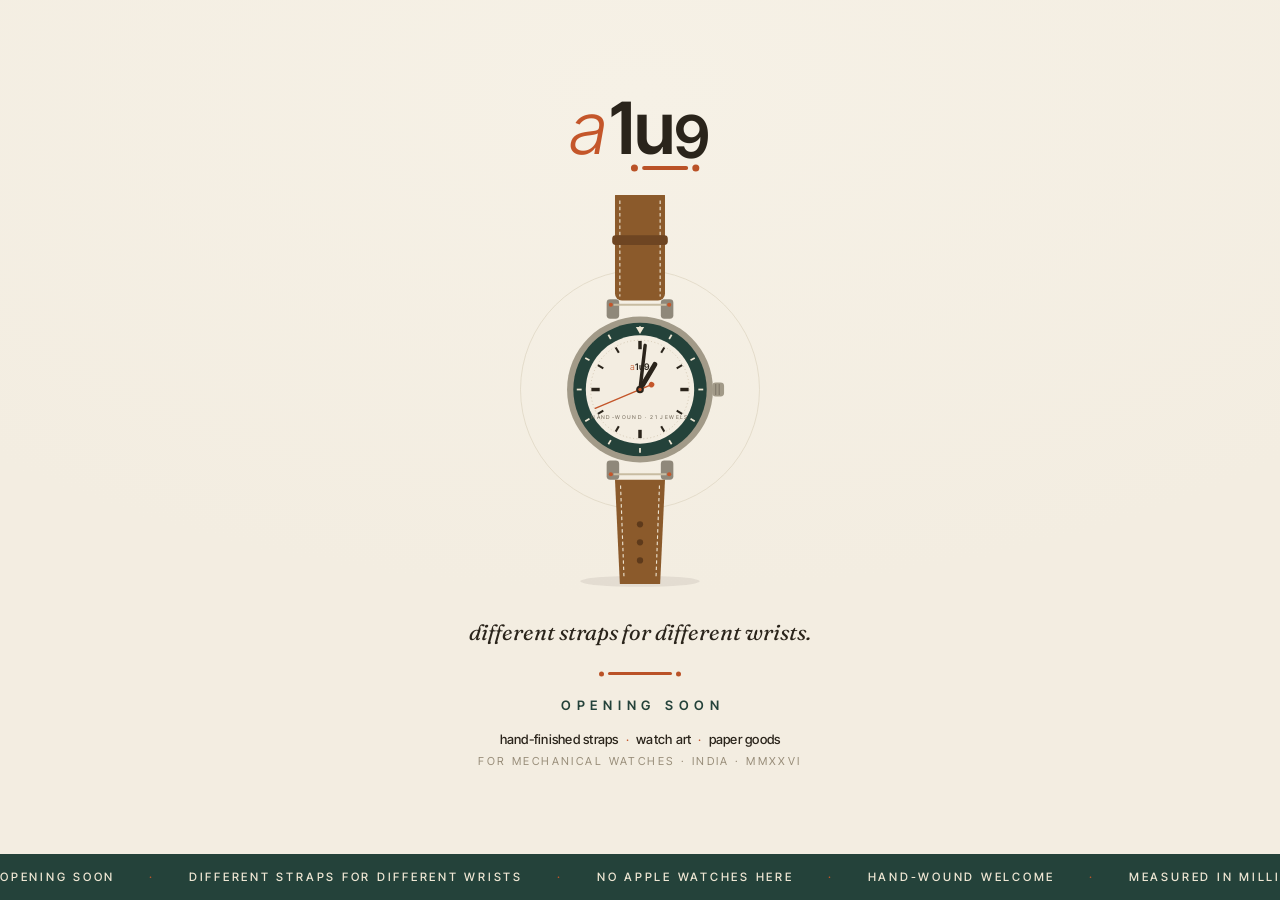
==== commit 9f68898d: "fix: coming-soon index.html now carries live watch time Root cause: the live-time JS was added to a " ====
--- a/index.html
+++ b/index.html
@@ -3,102 +3,342 @@
 <head>
 <meta charset="UTF-8">
 <meta name="viewport" content="width=device-width, initial-scale=1">
-<title>alug — different straps for different wrists</title>
-<meta name="description" content="Hand-finished watch straps, retro watch art and paper goods for mechanical watch lovers in India. Filter by lug width, shop by watch model. No smartwatches, ever.">
+<title>alug — opening soon</title>
+<meta name="description" content="alug — hand-finished watch straps, watch art and paper goods for mechanical watches. different straps for different wrists. Opening soon in India.">
+<meta name="theme-color" content="#F3EDE1">
+<link rel="canonical" href="https://alug.co.in/">
 <link rel="preconnect" href="https://fonts.googleapis.com">
-<link href="https://fonts.googleapis.com/css2?family=Inter+Tight:ital,wght@0,300;0,400;0,500;0,600;0,700;1,400&family=Fraunces:ital,wght@0,400;0,600;1,400;1,600&display=swap" rel="stylesheet">
-<link rel="stylesheet" href="css/alug.css?v=8">
+<link href="https://fonts.googleapis.com/css2?family=Inter+Tight:wght@300;400;500;600&family=Fraunces:ital,wght@0,400;1,400&display=swap" rel="stylesheet">
 <link rel="icon" href="data:image/svg+xml,%3Csvg xmlns='http://www.w3.org/2000/svg' viewBox='0 0 64 64'%3E%3Ccircle cx='32' cy='32' r='32' fill='%23191715'/%3E%3Ctext x='31' y='43' font-family='sans-serif' font-size='32' font-weight='600' text-anchor='middle' fill='%23F2EEE6'%3Ea%3Ctspan fill='%23C4562A'%3E.%3C/tspan%3E%3C/text%3E%3C/svg%3E">
+<style>
+  :root {
+    --paper: #F3EDE1;
+    --paper-deep: #EAE2CF;
+    --ink: #2A241B;
+    --sub: #6C6252;
+    --faint: #988D79;
+    --line: #DDD4C0;
+    --line-strong: #C8BCA2;
+    --green: #24423A;
+    --green-cream: #EFE7D4;
+    --orange: #C4562A;
+    --orange-deep: #BA5227;
+  }
+  * { margin: 0; padding: 0; box-sizing: border-box; }
+  html, body { height: 100%; }
+  body {
+    font-family: 'Inter Tight', -apple-system, sans-serif;
+    background: radial-gradient(120% 90% at 50% 10%, #F6F1E6 0%, var(--paper) 62%);
+    color: var(--ink);
+    -webkit-font-smoothing: antialiased;
+    overflow-x: hidden;
+  }
+  ::selection { background: var(--orange); color: #fff; }
+  svg { display: block; max-width: 100%; }
+
+  /* ---------- wordmark (locked recipe v3 rev b — the dial) ---------- */
+  .logo {
+    position: relative;
+    display: inline-block;
+    line-height: 1;
+    letter-spacing: -0.01em;
+    color: var(--ink);
+    user-select: none;
+  }
+  .logo .l-a {
+    display: inline-block;
+    font-weight: 300;
+    color: var(--orange);
+    transform: skewX(-10deg);
+    margin-right: -0.02em;
+  }
+  .logo .l-w { font-weight: 600; }
+  .logo .l-1 {
+    display: inline-block;
+    clip-path: inset(-0.2em -0.05em -0.2em 0.07em);
+  }
+  .logo .l-9 {
+    display: inline-block;
+    font-size: 0.82em;
+    font-weight: 600;
+    vertical-align: -0.08em;
+  }
+  .logo .l-bar {
+    position: absolute;
+    left: 68%;
+    bottom: -0.045em;
+    transform: translateX(-50%);
+    width: 33%;
+    height: 0.054em;
+    border-radius: 99px;
+    background: var(--orange-deep);
+  }
+  .logo .l-bar i {
+    position: absolute;
+    top: 50%;
+    width: 0.1em;
+    height: 0.1em;
+    border-radius: 50%;
+    background: var(--orange-deep);
+  }
+  .logo .bt-l { left: -0.06em; transform: translate(-100%, -50%); }
+  .logo .bt-r { right: -0.06em; transform: translate(100%, -50%); }
+
+  /* ---------- composition ---------- */
+  .stage {
+    position: relative;
+    min-height: calc(100svh - 46px);
+    display: flex;
+    flex-direction: column;
+    align-items: center;
+    justify-content: center;
+    text-align: center;
+    padding: 40px 24px 34px;
+    gap: 0;
+  }
+  .rings { position: absolute; inset: 0; overflow: hidden; pointer-events: none; }
+  .rings i {
+    position: absolute;
+    left: 50%; top: 50%;
+    border-radius: 50%;
+    transform: translate(-50%, -50%);
+  }
+  .rings .r1 { width: 94vmin; height: 94vmin; border: 1px solid var(--line); opacity: 0.55; }
+  .rings .r2 {
+    width: 78vmin; height: 78vmin;
+    border: 1.5px dashed var(--line-strong);
+    opacity: 0.4;
+    animation: turn 210s linear infinite;
+  }
+  @keyframes turn { to { transform: translate(-50%, -50%) rotate(360deg); } }
+
+  .stage > * { position: relative; }
+
+  .mark { animation: rise 0.9s cubic-bezier(0.22, 1, 0.36, 1) both; }
+  .mark .logo { font-size: clamp(46px, 7vw, 72px); }
+
+  .art {
+    margin: 3.2svh 0 3svh;
+    animation: rise 0.9s cubic-bezier(0.22, 1, 0.36, 1) 0.15s both;
+  }
+  .art svg {
+    height: clamp(300px, 44svh, 460px);
+    width: auto;
+    margin: 0 auto;
+  }
+  .sweep {
+    transform-box: view-box;
+    transform-origin: 190px 280px;
+    animation: sweepturn 60s linear infinite;
+  }
+  @keyframes sweepturn { to { transform: rotate(360deg); } }
+
+  .word { animation: rise 0.9s cubic-bezier(0.22, 1, 0.36, 1) 0.3s both; }
+  .tagline {
+    font-family: 'Fraunces', Georgia, serif;
+    font-style: italic;
+    font-size: clamp(17px, 2.3vw, 22px);
+    color: var(--ink);
+  }
+  .springbar {
+    position: relative;
+    width: 64px;
+    height: 3px;
+    border-radius: 99px;
+    background: var(--orange-deep);
+    margin: 26px auto 22px;
+  }
+  .springbar i {
+    position: absolute;
+    top: 50%;
+    width: 5px; height: 5px;
+    border-radius: 50%;
+    background: var(--orange-deep);
+  }
+  .springbar .bt-l { left: -9px; transform: translateY(-50%); }
+  .springbar .bt-r { right: -9px; transform: translateY(-50%); }
+  .soon {
+    font-size: 13px;
+    font-weight: 600;
+    letter-spacing: 0.44em;
+    text-indent: 0.44em; /* recentres letterspaced caps */
+    text-transform: uppercase;
+    color: var(--green);
+  }
+  .micro {
+    margin-top: 18px;
+    font-size: 13px;
+    color: var(--sub);
+    letter-spacing: 0.02em;
+  }
+  .micro b { font-weight: 500; color: var(--ink); }
+  .micro .dot { color: var(--orange); padding: 0 7px; }
+  .est {
+    margin-top: 7px;
+    font-size: 11px;
+    letter-spacing: 0.22em;
+    text-transform: uppercase;
+    color: var(--faint);
+  }
+
+  @keyframes rise {
+    from { opacity: 0; transform: translateY(14px); }
+    to   { opacity: 1; transform: none; }
+  }
+
+  /* ---------- green band ---------- */
+  .band {
+    height: 46px;
+    background: var(--green);
+    color: var(--green-cream);
+    overflow: hidden;
+    display: flex;
+    align-items: center;
+  }
+  .band .track {
+    display: flex;
+    gap: 34px;
+    width: max-content;
+    white-space: nowrap;
+    font-size: 11.5px;
+    font-weight: 500;
+    letter-spacing: 0.24em;
+    text-transform: uppercase;
+    animation: slide 46s linear infinite;
+  }
+  .band .track span { display: inline-block; }
+  .band .track .sep { color: var(--orange); }
+
+  @keyframes slide { to { transform: translateX(-50%); } }
+
+  @media (prefers-reduced-motion: reduce) {
+    .rings .r2, .band .track { animation: none; }
+    .mark, .art, .word { animation-duration: 0.01s; animation-delay: 0s; }
+  }
+
+  @media (max-width: 480px) {
+    .stage { padding: 30px 18px 26px; }
+    .art { margin: 2.6svh 0 2.4svh; }
+    .art svg { height: clamp(260px, 40svh, 400px); }
+    .micro .dot { padding: 0 5px; }
+  }
+</style>
 </head>
-<body data-page="home">
-<div id="hdr"></div>
-
-<section class="hero">
-  <div class="wrap hero-grid">
-    <div>
-      <span class="logo logo-lg" aria-label="alug"><span class="l-a">a</span><span class="l-w"><span class="l-1">1</span>u<span class="l-9">9</span></span><span class="l-bar"><i class="bt-l"></i><i class="bt-r"></i></span></span>
-      <p class="tagline">Different straps for different wrists. Hand-finished wristwear for <em>mechanical watches</em> — measured in millimetres, obsessed over in microns.</p>
-      <div class="hero-actions">
-        <a class="btn brass" href="straps.html">Shop straps</a>
-        <a class="btn ghost" href="watches.html">Find yours by watch model</a>
-      </div>
-      <div class="hero-meta">
-        <div><b>18–26mm</b>every lug width, including the odd ones</div>
-        <div><b>8 sec</b>quick-release swap, zero tools</div>
-        <div><b>0</b>smartwatches served, ever</div>
-      </div>
-    </div>
-    <div class="hero-art" id="hero-art" aria-hidden="false"></div>
+<body>
+
+<main class="stage">
+  <div class="rings" aria-hidden="true"><i class="r1"></i><i class="r2"></i></div>
+
+  <div class="mark">
+    <span class="logo" aria-label="alug"><span class="l-a">a</span><span class="l-w"><span class="l-1">1</span>u<span class="l-9">9</span></span><span class="l-bar"><i class="bt-l"></i><i class="bt-r"></i></span></span>
   </div>
-</section>
-
-<div class="marquee" aria-hidden="true">
-  <div class="track">
-    <span>NO APPLE WATCHES HERE</span><span>·</span><span>hand-wound welcome</span><span>·</span><span>21mm owners, we see you</span><span>·</span><span>quartz is fine — this is better</span><span>·</span><span>lume is a lifestyle</span><span>·</span><span>free shipping over ₹3,000</span><span>·</span><span>NO APPLE WATCHES HERE</span><span>·</span><span>hand-wound welcome</span><span>·</span><span>21mm owners, we see you</span><span>·</span><span>quartz is fine — this is better</span><span>·</span><span>lume is a lifestyle</span><span>·</span><span>free shipping over ₹3,000</span><span>·</span>
+
+  <figure class="art">
+    <svg viewBox="0 0 380 570" xmlns="http://www.w3.org/2000/svg" role="img" aria-label="Illustrated mechanical watch on a chestnut alug strap, hands at ten past ten, seconds hand sweeping">
+      <circle cx="190" cy="280" r="172" fill="none" stroke="#DDD4C0" stroke-width="1"/>
+      <ellipse cx="190" cy="556" rx="86" ry="8" fill="#2A241B" opacity="0.08"/>
+      <rect x="154" y="-8" width="72" height="160" rx="10" fill="#8B5A2B"/>
+      <line x1="161" y1="8" x2="161" y2="146" stroke="#EDE3D0" stroke-width="1.6" stroke-dasharray="5 4"/>
+      <line x1="219" y1="8" x2="219" y2="146" stroke="#EDE3D0" stroke-width="1.6" stroke-dasharray="5 4"/>
+      <rect x="150" y="58" width="80" height="14" rx="5" fill="#6E4522"/>
+      <rect x="142" y="150" width="18" height="28" rx="5" fill="#8F887A"/>
+      <rect x="220" y="150" width="18" height="28" rx="5" fill="#8F887A"/>
+      <line x1="152" y1="158" x2="228" y2="158" stroke="#C8BCA2" stroke-width="3"/>
+      <circle cx="148" cy="158" r="3" fill="#C4562A"/>
+      <circle cx="232" cy="158" r="3" fill="#C4562A"/>
+      <circle cx="190" cy="280" r="105" fill="#A29A88"/>
+      <circle cx="190" cy="280" r="96" fill="#24423A"/>
+      <g id="bezel"></g>
+      <path d="M 184 190 L 196 190 L 190 200 Z" fill="#EFE7D4"/>
+      <circle cx="190" cy="280" r="78" fill="#F3EDE1"/>
+      <circle cx="190" cy="280" r="71" fill="none" stroke="#C8BCA2" stroke-width="1" stroke-dasharray="1.5 3.5"/>
+      <g id="indices"></g>
+      <text x="190" y="252" text-anchor="middle" font-family="Inter Tight,sans-serif" font-size="13" letter-spacing="0.5"><tspan fill="#C4562A" font-weight="300">a</tspan><tspan fill="#2A241B" font-weight="600">1u9</tspan></text>
+      <text x="190" y="322" text-anchor="middle" font-family="Inter Tight,sans-serif" font-size="7.5" letter-spacing="2" fill="#6C6252">HAND-WOUND · 21 JEWELS</text>
+      <g id="hour-hand" transform="rotate(0 190 280)">
+        <line x1="190" y1="280" x2="155.4" y2="256.2" stroke="#2A241B" stroke-width="7" stroke-linecap="round"/>
+      </g>
+      <g id="minute-hand" transform="rotate(0 190 280)">
+        <line x1="190" y1="280" x2="241.8" y2="242.4" stroke="#2A241B" stroke-width="5" stroke-linecap="round"/>
+      </g>
+      <g id="second-hand" transform="rotate(0 190 280)">
+        <line x1="199" y1="264.4" x2="155" y2="340.6" stroke="#C4562A" stroke-width="2" stroke-linecap="round"/>
+        <circle cx="199" cy="264.4" r="4" fill="#C4562A"/>
+      </g>
+      <circle cx="190" cy="280" r="5.5" fill="#2A241B"/>
+      <circle cx="190" cy="280" r="2.5" fill="#C4562A"/>
+      <rect x="294" y="270" width="17" height="20" rx="5" fill="#A29A88"/>
+      <line x1="299" y1="272" x2="299" y2="288" stroke="#7E7668" stroke-width="1.5"/>
+      <line x1="304" y1="272" x2="304" y2="288" stroke="#7E7668" stroke-width="1.5"/>
+      <rect x="142" y="382" width="18" height="28" rx="5" fill="#8F887A"/>
+      <rect x="220" y="382" width="18" height="28" rx="5" fill="#8F887A"/>
+      <line x1="152" y1="402" x2="228" y2="402" stroke="#C8BCA2" stroke-width="3"/>
+      <circle cx="148" cy="402" r="3" fill="#C4562A"/>
+      <circle cx="232" cy="402" r="3" fill="#C4562A"/>
+      <path d="M 154 410 L 226 410 L 219 560 L 161 560 Z" fill="#8B5A2B"/>
+      <line x1="162" y1="418" x2="167" y2="552" stroke="#EDE3D0" stroke-width="1.6" stroke-dasharray="5 4"/>
+      <line x1="218" y1="418" x2="213" y2="552" stroke="#EDE3D0" stroke-width="1.6" stroke-dasharray="5 4"/>
+      <circle cx="190" cy="474" r="4.5" fill="#5E3A1B"/>
+      <circle cx="190" cy="500" r="4.5" fill="#5E3A1B"/>
+      <circle cx="190" cy="526" r="4.5" fill="#5E3A1B"/>
+    </svg>
+  </figure>
+
+  <div class="word">
+    <p class="tagline">different straps for different wrists.</p>
+    <div class="springbar" aria-hidden="true"><i class="bt-l"></i><i class="bt-r"></i></div>
+    <p class="soon">Opening soon</p>
+    <p class="micro"><b>hand-finished straps</b><span class="dot">·</span><b>watch art</b><span class="dot">·</span><b>paper goods</b></p>
+    <p class="est">for mechanical watches · India · MMXXVI</p>
   </div>
+</main>
+
+<div class="band" aria-hidden="true">
+  <div class="track" id="track"></div>
 </div>
 
-<section class="section">
-  <div class="wrap">
-    <p class="kicker">Start with the number</p>
-    <h2>Shop by lug width</h2>
-    <p class="lede">The distance between your lugs decides everything. Know your number? Jump straight in.</p>
-    <div class="lug-tiles" style="margin-top:32px">
-      <a class="lug-tile" href="straps.html?lug=18"><b>18</b><span>dress &amp; vintage</span></a>
-      <a class="lug-tile" href="straps.html?lug=19"><b>19</b><span>the quiet odd one</span></a>
-      <a class="lug-tile" href="straps.html?lug=20"><b>20</b><span>where everyone lives</span></a>
-      <a class="lug-tile" href="straps.html?lug=21"><b>21</b><span>the 21 club</span></a>
-      <a class="lug-tile" href="straps.html?lug=22"><b>22</b><span>big case energy</span></a>
-      <a class="lug-tile" href="straps.html?lug=24"><b>24</b><span>panerai country</span></a>
-    </div>
-  </div>
-</section>
-
-<section class="section" style="padding-top:0">
-  <div class="wrap">
-    <p class="kicker">The shortlist</p>
-    <h2>Straps we keep re-ordering</h2>
-    <div class="grid grid-4" style="margin-top:32px" id="featured-grid"></div>
-    <div style="margin-top:28px"><a class="btn" href="straps.html">All 30 straps →</a></div>
-  </div>
-</section>
-
-<section class="manifesto-strip">
-  <div class="wrap">
-    <p class="serif">We sell straps for watches that <em>tick</em>. If your watch needs a charger, a firmware update, or permission from an app — we wish it well, somewhere else. Here it's springs, jewels, oil and obsession. <em>alug</em> means different. That's the whole brand.</p>
-    <div style="margin-top:30px"><a class="btn brass" href="about.html">Read the manifesto</a></div>
-  </div>
-</section>
-
-<section class="section">
-  <div class="wrap">
-    <p class="kicker">Creative navigation, connoisseur edition</p>
-    <h2>Shop by watch</h2>
-    <p class="lede">Twenty-one references, each with its own curated page — variants by year, community-vetted strap pairings, and your exact model pictured on every recommended strap.</p>
-    <div class="grid grid-3" style="margin-top:32px" id="watch-teaser"></div>
-    <div style="margin-top:28px"><a class="btn" href="watches.html">All 21 watches →</a></div>
-  </div>
-</section>
-
-<section class="section" style="padding-top:0">
-  <div class="wrap">
-    <p class="kicker">Beyond the wrist</p>
-    <h2>Art &amp; paper</h2>
-    <p class="lede">Retro watch adverts reimagined, movement studies, and notebooks for planning purchases you've promised not to make.</p>
-    <div class="grid grid-4" style="margin-top:32px" id="art-teaser"></div>
-  </div>
-</section>
-
-<section class="section" style="padding-top:0">
-  <div class="wrap">
-    <p class="kicker">The journal</p>
-    <h2>Words about wristwear</h2>
-    <div class="grid grid-3" style="margin-top:32px" id="journal-teaser"></div>
-  </div>
-</section>
-
-<div id="ftr"></div>
-<script src="js/data.js?v=8"></script>
-<script src="js/app.js?v=8"></script>
+<script>
+  // dial furniture — indices + bezel ticks (same geometry as the site hero)
+  (function () {
+    let idx = "", bez = "";
+    for (let i = 0; i < 12; i++) {
+      const a = i * Math.PI / 6;
+      const r1 = i % 3 === 0 ? 58 : 61, sw = i % 3 === 0 ? 5 : 3;
+      idx += '<line x1="' + (190 + r1 * Math.sin(a)) + '" y1="' + (280 - r1 * Math.cos(a)) +
+             '" x2="' + (190 + 70 * Math.sin(a)) + '" y2="' + (280 - 70 * Math.cos(a)) +
+             '" stroke="#2A241B" stroke-width="' + sw + '"/>';
+      bez += '<line x1="' + (190 + 84 * Math.sin(a)) + '" y1="' + (280 - 84 * Math.cos(a)) +
+             '" x2="' + (190 + 91 * Math.sin(a)) + '" y2="' + (280 - 91 * Math.cos(a)) +
+             '" stroke="#EFE7D4" stroke-width="2.5"/>';
+    }
+    document.getElementById("indices").innerHTML = idx;
+    document.getElementById("bezel").innerHTML = bez;
+
+    const items = [
+      "opening soon", "different straps for different wrists",
+      "NO APPLE WATCHES HERE", "hand-wound welcome",
+      "measured in millimetres", "obsessed over in microns"
+    ];
+    const half = items.map(t => "<span>" + t + "</span><span class='sep'>·</span>").join("");
+    document.getElementById("track").innerHTML = half + half;
+
+    // live watch time — smooth mechanical sweep
+    const updateHands = () => {
+      const now = new Date();
+      const ms = now.getMilliseconds();
+      const s = now.getSeconds() + ms / 1000;
+      const m = now.getMinutes() + s / 60;
+      const h = (now.getHours() % 12) + m / 60;
+
+      document.getElementById("hour-hand").setAttribute("transform", `rotate(${h * 30} 190 280)`);
+      document.getElementById("minute-hand").setAttribute("transform", `rotate(${m * 6} 190 280)`);
+      document.getElementById("second-hand").setAttribute("transform", `rotate(${s * 6} 190 280)`);
+
+      requestAnimationFrame(updateHands);
+    };
+    updateHands();
+  })();
+</script>
+
 </body>
 </html>
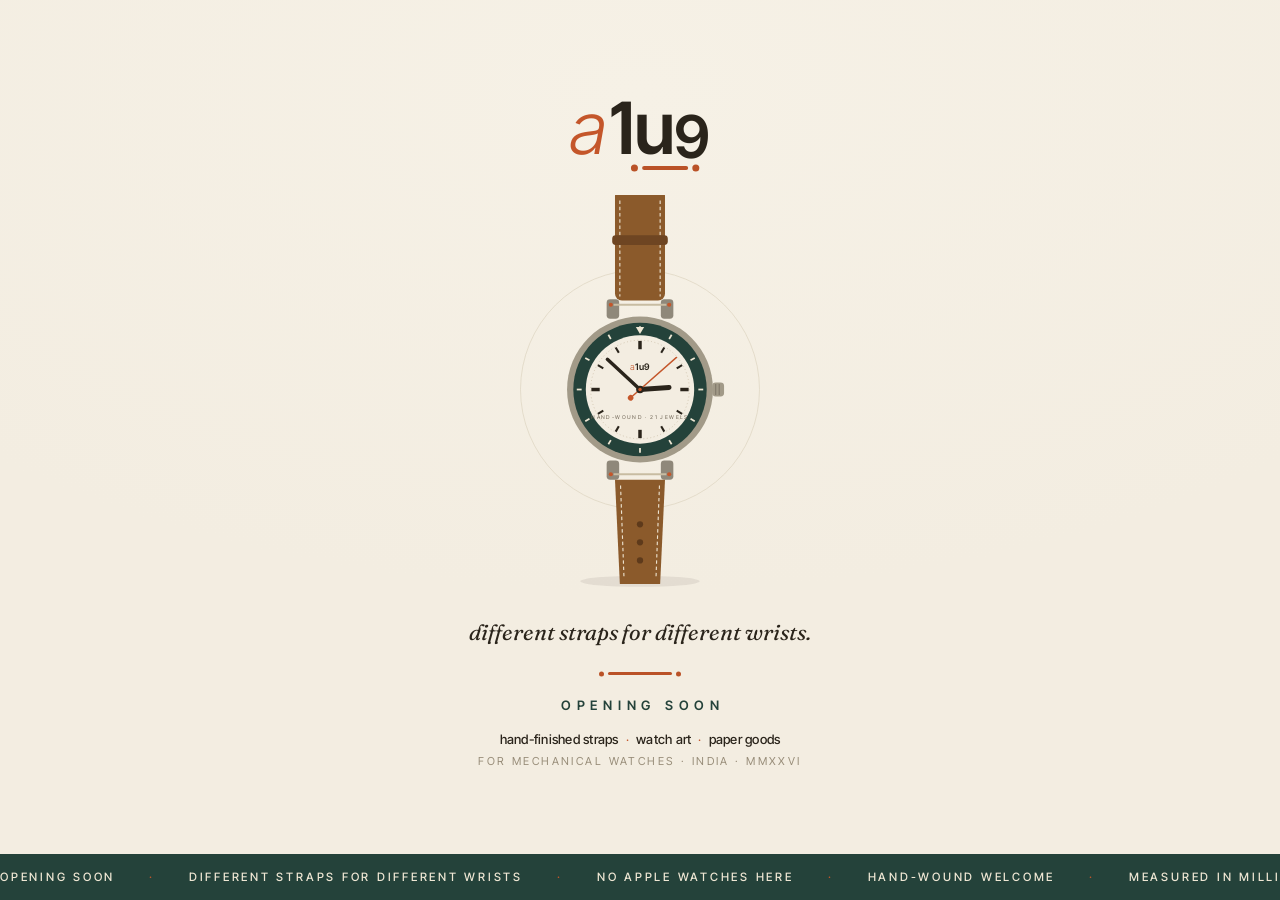
==== commit c6fc5d53: "fix: watch hands now show correct absolute time (was offset by ~2h) Root cause: hands were DRAWN at " ====
--- a/index.html
+++ b/index.html
@@ -255,15 +255,16 @@
       <g id="indices"></g>
       <text x="190" y="252" text-anchor="middle" font-family="Inter Tight,sans-serif" font-size="13" letter-spacing="0.5"><tspan fill="#C4562A" font-weight="300">a</tspan><tspan fill="#2A241B" font-weight="600">1u9</tspan></text>
       <text x="190" y="322" text-anchor="middle" font-family="Inter Tight,sans-serif" font-size="7.5" letter-spacing="2" fill="#6C6252">HAND-WOUND · 21 JEWELS</text>
+      <!-- hands drawn NEUTRAL (pointing straight up = 12 o'clock); JS rotate() sets absolute time -->
       <g id="hour-hand" transform="rotate(0 190 280)">
-        <line x1="190" y1="280" x2="155.4" y2="256.2" stroke="#2A241B" stroke-width="7" stroke-linecap="round"/>
+        <line x1="190" y1="280" x2="190" y2="238" stroke="#2A241B" stroke-width="7" stroke-linecap="round"/>
       </g>
       <g id="minute-hand" transform="rotate(0 190 280)">
-        <line x1="190" y1="280" x2="241.8" y2="242.4" stroke="#2A241B" stroke-width="5" stroke-linecap="round"/>
+        <line x1="190" y1="280" x2="190" y2="216" stroke="#2A241B" stroke-width="5" stroke-linecap="round"/>
       </g>
       <g id="second-hand" transform="rotate(0 190 280)">
-        <line x1="199" y1="264.4" x2="155" y2="340.6" stroke="#C4562A" stroke-width="2" stroke-linecap="round"/>
-        <circle cx="199" cy="264.4" r="4" fill="#C4562A"/>
+        <line x1="190" y1="298" x2="190" y2="210" stroke="#C4562A" stroke-width="2" stroke-linecap="round"/>
+        <circle cx="190" cy="298" r="4" fill="#C4562A"/>
       </g>
       <circle cx="190" cy="280" r="5.5" fill="#2A241B"/>
       <circle cx="190" cy="280" r="2.5" fill="#C4562A"/>
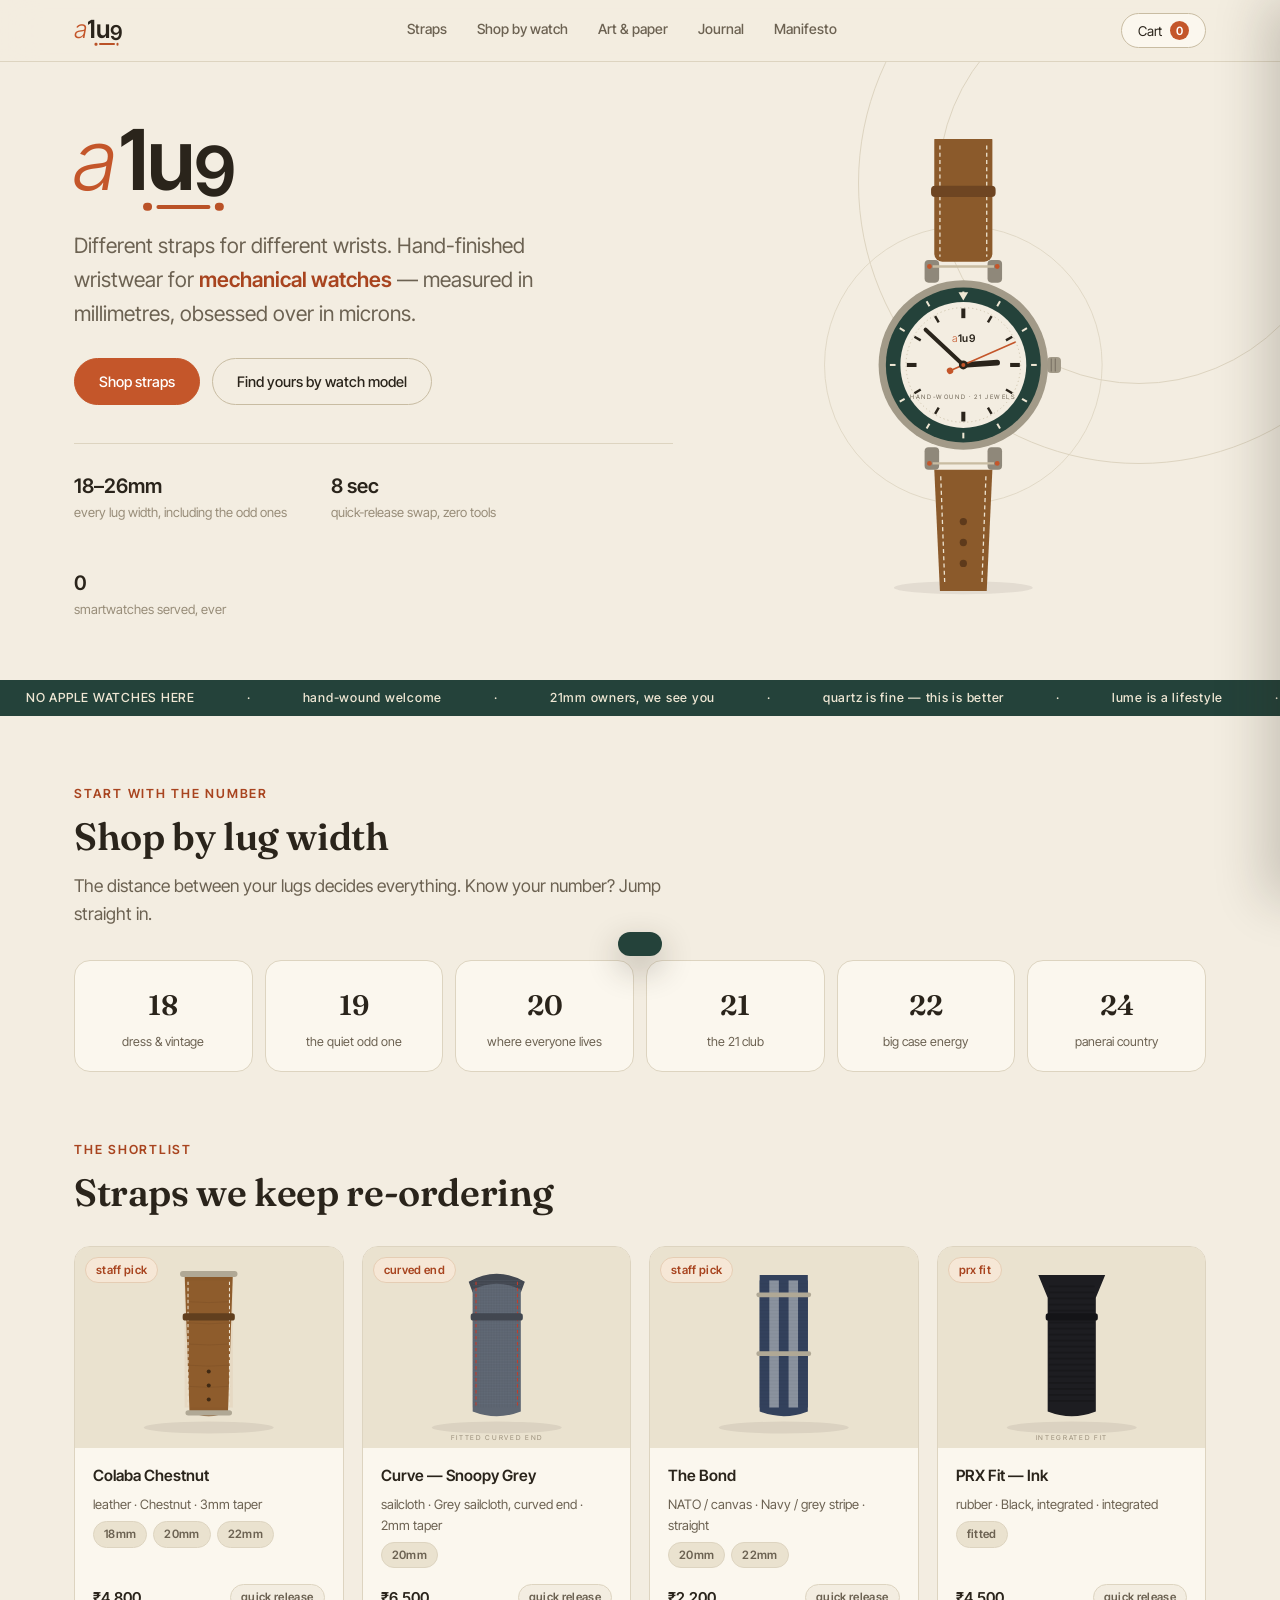
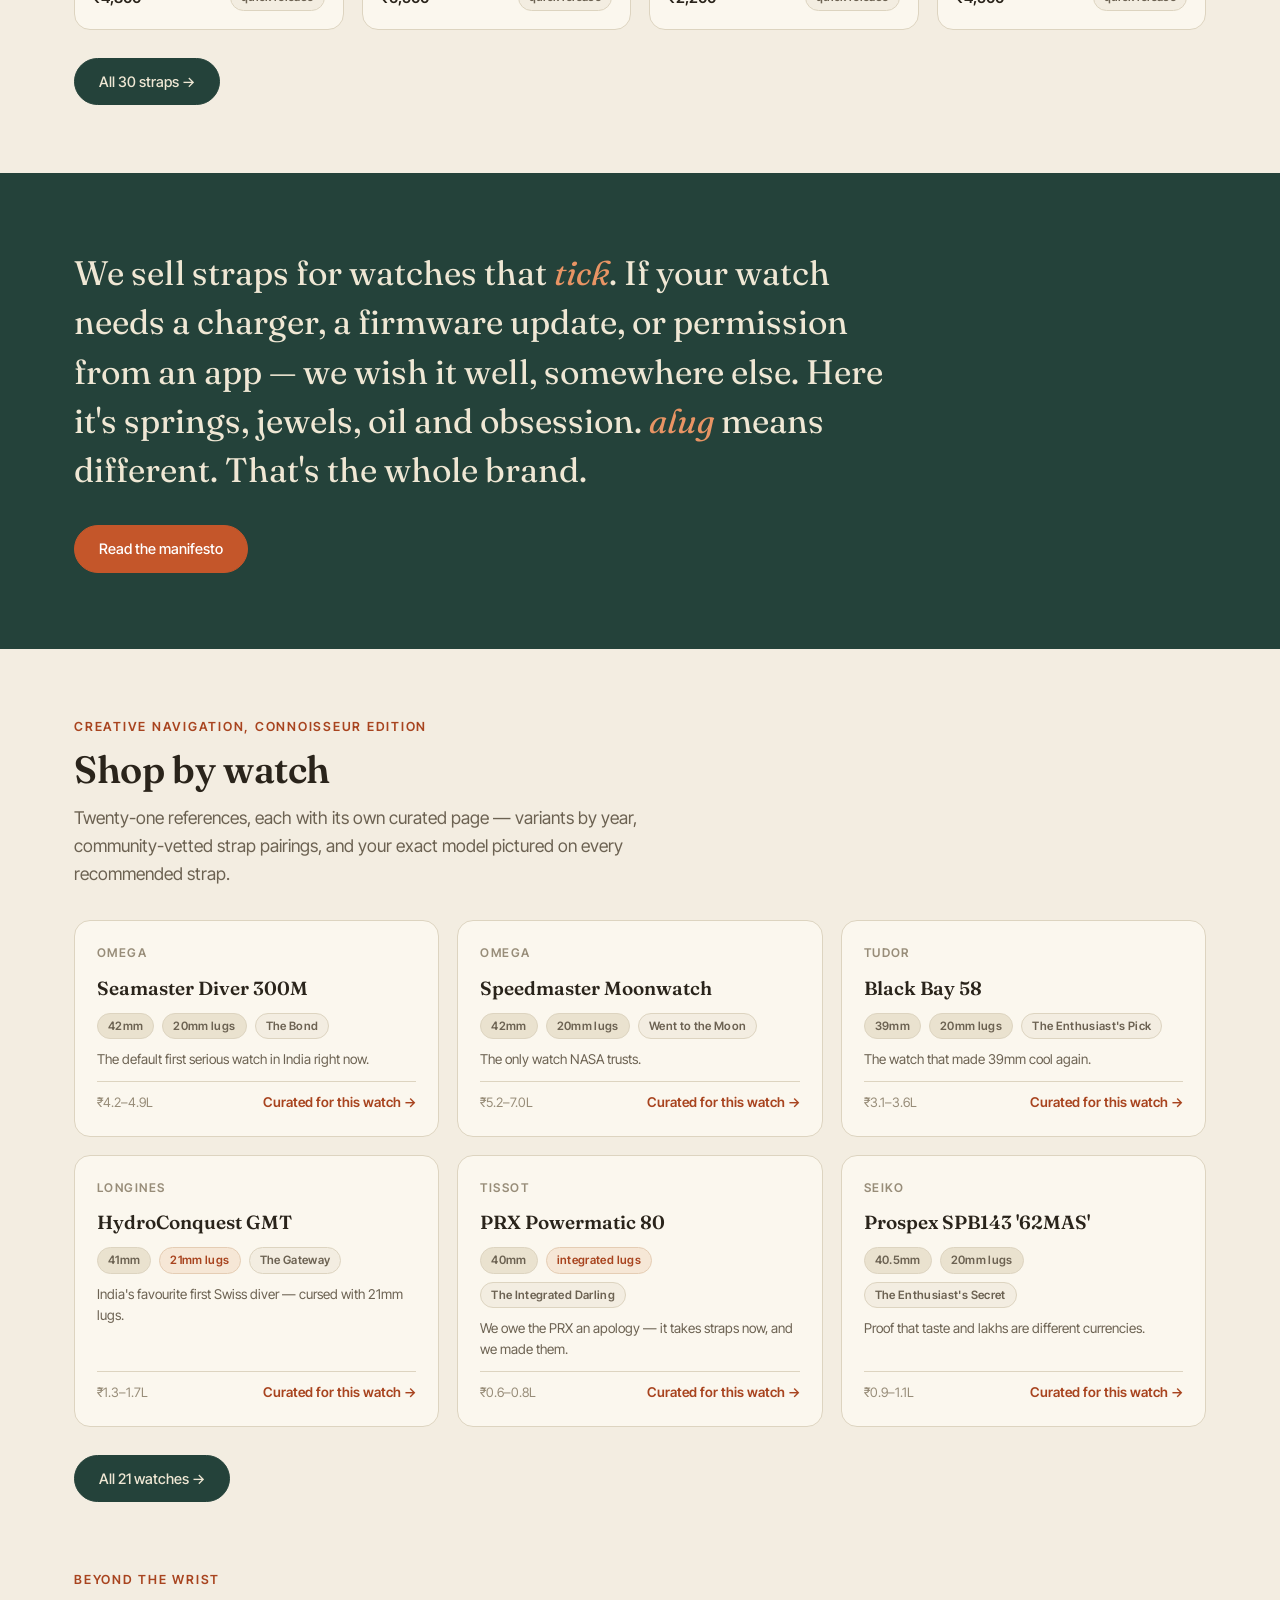
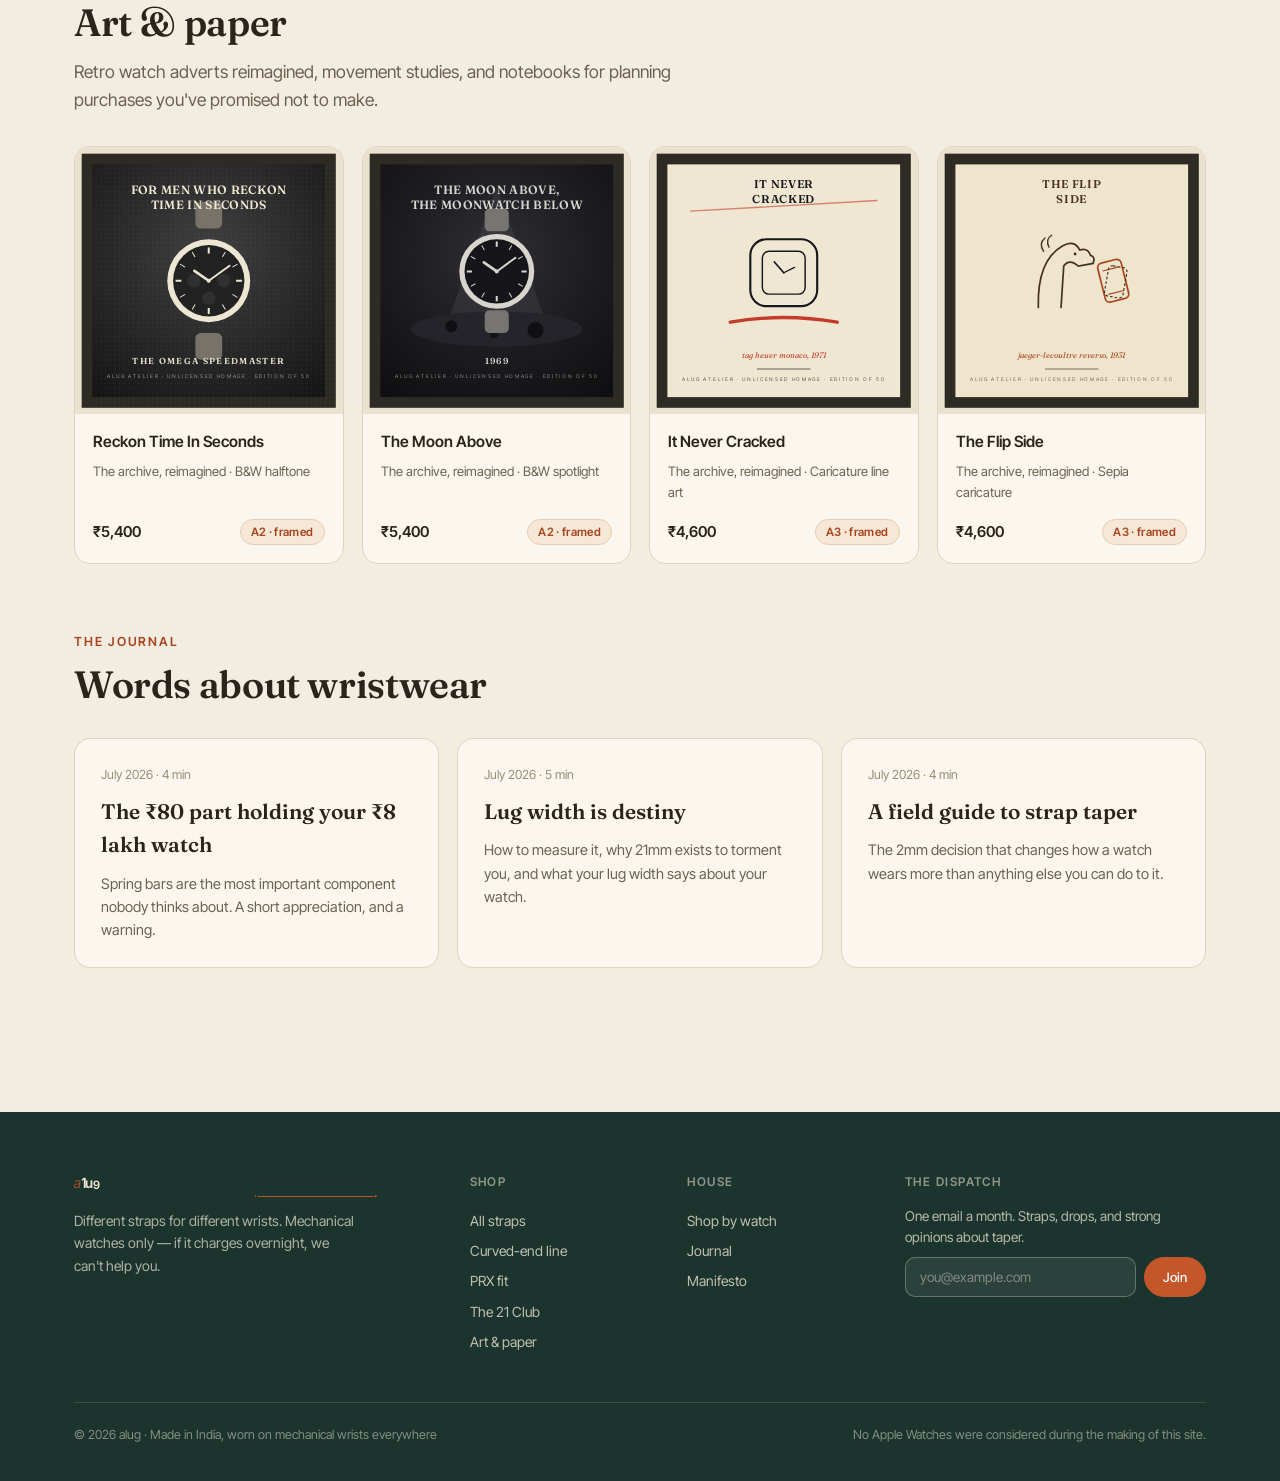
==== commit 632af9cc: "fix: hero watch shows correct absolute time + cache-bust v9 Same baseline-offset bug as the coming-s" ====
--- a/index.html
+++ b/index.html
@@ -3,343 +3,102 @@
 <head>
 <meta charset="UTF-8">
 <meta name="viewport" content="width=device-width, initial-scale=1">
-<title>alug — opening soon</title>
-<meta name="description" content="alug — hand-finished watch straps, watch art and paper goods for mechanical watches. different straps for different wrists. Opening soon in India.">
-<meta name="theme-color" content="#F3EDE1">
-<link rel="canonical" href="https://alug.co.in/">
+<title>alug — different straps for different wrists</title>
+<meta name="description" content="Hand-finished watch straps, retro watch art and paper goods for mechanical watch lovers in India. Filter by lug width, shop by watch model. No smartwatches, ever.">
 <link rel="preconnect" href="https://fonts.googleapis.com">
-<link href="https://fonts.googleapis.com/css2?family=Inter+Tight:wght@300;400;500;600&family=Fraunces:ital,wght@0,400;1,400&display=swap" rel="stylesheet">
+<link href="https://fonts.googleapis.com/css2?family=Inter+Tight:ital,wght@0,300;0,400;0,500;0,600;0,700;1,400&family=Fraunces:ital,wght@0,400;0,600;1,400;1,600&display=swap" rel="stylesheet">
+<link rel="stylesheet" href="css/alug.css?v=9">
 <link rel="icon" href="data:image/svg+xml,%3Csvg xmlns='http://www.w3.org/2000/svg' viewBox='0 0 64 64'%3E%3Ccircle cx='32' cy='32' r='32' fill='%23191715'/%3E%3Ctext x='31' y='43' font-family='sans-serif' font-size='32' font-weight='600' text-anchor='middle' fill='%23F2EEE6'%3Ea%3Ctspan fill='%23C4562A'%3E.%3C/tspan%3E%3C/text%3E%3C/svg%3E">
-<style>
-  :root {
-    --paper: #F3EDE1;
-    --paper-deep: #EAE2CF;
-    --ink: #2A241B;
-    --sub: #6C6252;
-    --faint: #988D79;
-    --line: #DDD4C0;
-    --line-strong: #C8BCA2;
-    --green: #24423A;
-    --green-cream: #EFE7D4;
-    --orange: #C4562A;
-    --orange-deep: #BA5227;
-  }
-  * { margin: 0; padding: 0; box-sizing: border-box; }
-  html, body { height: 100%; }
-  body {
-    font-family: 'Inter Tight', -apple-system, sans-serif;
-    background: radial-gradient(120% 90% at 50% 10%, #F6F1E6 0%, var(--paper) 62%);
-    color: var(--ink);
-    -webkit-font-smoothing: antialiased;
-    overflow-x: hidden;
-  }
-  ::selection { background: var(--orange); color: #fff; }
-  svg { display: block; max-width: 100%; }
+</head>
+<body data-page="home">
+<div id="hdr"></div>
 
-  /* ---------- wordmark (locked recipe v3 rev b — the dial) ---------- */
-  .logo {
-    position: relative;
-    display: inline-block;
-    line-height: 1;
-    letter-spacing: -0.01em;
-    color: var(--ink);
-    user-select: none;
-  }
-  .logo .l-a {
-    display: inline-block;
-    font-weight: 300;
-    color: var(--orange);
-    transform: skewX(-10deg);
-    margin-right: -0.02em;
-  }
-  .logo .l-w { font-weight: 600; }
-  .logo .l-1 {
-    display: inline-block;
-    clip-path: inset(-0.2em -0.05em -0.2em 0.07em);
-  }
-  .logo .l-9 {
-    display: inline-block;
-    font-size: 0.82em;
-    font-weight: 600;
-    vertical-align: -0.08em;
-  }
-  .logo .l-bar {
-    position: absolute;
-    left: 68%;
-    bottom: -0.045em;
-    transform: translateX(-50%);
-    width: 33%;
-    height: 0.054em;
-    border-radius: 99px;
-    background: var(--orange-deep);
-  }
-  .logo .l-bar i {
-    position: absolute;
-    top: 50%;
-    width: 0.1em;
-    height: 0.1em;
-    border-radius: 50%;
-    background: var(--orange-deep);
-  }
-  .logo .bt-l { left: -0.06em; transform: translate(-100%, -50%); }
-  .logo .bt-r { right: -0.06em; transform: translate(100%, -50%); }
+<section class="hero">
+  <div class="wrap hero-grid">
+    <div>
+      <span class="logo logo-lg" aria-label="alug"><span class="l-a">a</span><span class="l-w"><span class="l-1">1</span>u<span class="l-9">9</span></span><span class="l-bar"><i class="bt-l"></i><i class="bt-r"></i></span></span>
+      <p class="tagline">Different straps for different wrists. Hand-finished wristwear for <em>mechanical watches</em> — measured in millimetres, obsessed over in microns.</p>
+      <div class="hero-actions">
+        <a class="btn brass" href="straps.html">Shop straps</a>
+        <a class="btn ghost" href="watches.html">Find yours by watch model</a>
+      </div>
+      <div class="hero-meta">
+        <div><b>18–26mm</b>every lug width, including the odd ones</div>
+        <div><b>8 sec</b>quick-release swap, zero tools</div>
+        <div><b>0</b>smartwatches served, ever</div>
+      </div>
+    </div>
+    <div class="hero-art" id="hero-art" aria-hidden="false"></div>
+  </div>
+</section>
 
-  /* ---------- composition ---------- */
-  .stage {
-    position: relative;
-    min-height: calc(100svh - 46px);
-    display: flex;
-    flex-direction: column;
-    align-items: center;
-    justify-content: center;
-    text-align: center;
-    padding: 40px 24px 34px;
-    gap: 0;
-  }
-  .rings { position: absolute; inset: 0; overflow: hidden; pointer-events: none; }
-  .rings i {
-    position: absolute;
-    left: 50%; top: 50%;
-    border-radius: 50%;
-    transform: translate(-50%, -50%);
-  }
-  .rings .r1 { width: 94vmin; height: 94vmin; border: 1px solid var(--line); opacity: 0.55; }
-  .rings .r2 {
-    width: 78vmin; height: 78vmin;
-    border: 1.5px dashed var(--line-strong);
-    opacity: 0.4;
-    animation: turn 210s linear infinite;
-  }
-  @keyframes turn { to { transform: translate(-50%, -50%) rotate(360deg); } }
-
-  .stage > * { position: relative; }
-
-  .mark { animation: rise 0.9s cubic-bezier(0.22, 1, 0.36, 1) both; }
-  .mark .logo { font-size: clamp(46px, 7vw, 72px); }
-
-  .art {
-    margin: 3.2svh 0 3svh;
-    animation: rise 0.9s cubic-bezier(0.22, 1, 0.36, 1) 0.15s both;
-  }
-  .art svg {
-    height: clamp(300px, 44svh, 460px);
-    width: auto;
-    margin: 0 auto;
-  }
-  .sweep {
-    transform-box: view-box;
-    transform-origin: 190px 280px;
-    animation: sweepturn 60s linear infinite;
-  }
-  @keyframes sweepturn { to { transform: rotate(360deg); } }
-
-  .word { animation: rise 0.9s cubic-bezier(0.22, 1, 0.36, 1) 0.3s both; }
-  .tagline {
-    font-family: 'Fraunces', Georgia, serif;
-    font-style: italic;
-    font-size: clamp(17px, 2.3vw, 22px);
-    color: var(--ink);
-  }
-  .springbar {
-    position: relative;
-    width: 64px;
-    height: 3px;
-    border-radius: 99px;
-    background: var(--orange-deep);
-    margin: 26px auto 22px;
-  }
-  .springbar i {
-    position: absolute;
-    top: 50%;
-    width: 5px; height: 5px;
-    border-radius: 50%;
-    background: var(--orange-deep);
-  }
-  .springbar .bt-l { left: -9px; transform: translateY(-50%); }
-  .springbar .bt-r { right: -9px; transform: translateY(-50%); }
-  .soon {
-    font-size: 13px;
-    font-weight: 600;
-    letter-spacing: 0.44em;
-    text-indent: 0.44em; /* recentres letterspaced caps */
-    text-transform: uppercase;
-    color: var(--green);
-  }
-  .micro {
-    margin-top: 18px;
-    font-size: 13px;
-    color: var(--sub);
-    letter-spacing: 0.02em;
-  }
-  .micro b { font-weight: 500; color: var(--ink); }
-  .micro .dot { color: var(--orange); padding: 0 7px; }
-  .est {
-    margin-top: 7px;
-    font-size: 11px;
-    letter-spacing: 0.22em;
-    text-transform: uppercase;
-    color: var(--faint);
-  }
-
-  @keyframes rise {
-    from { opacity: 0; transform: translateY(14px); }
-    to   { opacity: 1; transform: none; }
-  }
-
-  /* ---------- green band ---------- */
-  .band {
-    height: 46px;
-    background: var(--green);
-    color: var(--green-cream);
-    overflow: hidden;
-    display: flex;
-    align-items: center;
-  }
-  .band .track {
-    display: flex;
-    gap: 34px;
-    width: max-content;
-    white-space: nowrap;
-    font-size: 11.5px;
-    font-weight: 500;
-    letter-spacing: 0.24em;
-    text-transform: uppercase;
-    animation: slide 46s linear infinite;
-  }
-  .band .track span { display: inline-block; }
-  .band .track .sep { color: var(--orange); }
-
-  @keyframes slide { to { transform: translateX(-50%); } }
-
-  @media (prefers-reduced-motion: reduce) {
-    .rings .r2, .band .track { animation: none; }
-    .mark, .art, .word { animation-duration: 0.01s; animation-delay: 0s; }
-  }
-
-  @media (max-width: 480px) {
-    .stage { padding: 30px 18px 26px; }
-    .art { margin: 2.6svh 0 2.4svh; }
-    .art svg { height: clamp(260px, 40svh, 400px); }
-    .micro .dot { padding: 0 5px; }
-  }
-</style>
-</head>
-<body>
-
-<main class="stage">
-  <div class="rings" aria-hidden="true"><i class="r1"></i><i class="r2"></i></div>
-
-  <div class="mark">
-    <span class="logo" aria-label="alug"><span class="l-a">a</span><span class="l-w"><span class="l-1">1</span>u<span class="l-9">9</span></span><span class="l-bar"><i class="bt-l"></i><i class="bt-r"></i></span></span>
+<div class="marquee" aria-hidden="true">
+  <div class="track">
+    <span>NO APPLE WATCHES HERE</span><span>·</span><span>hand-wound welcome</span><span>·</span><span>21mm owners, we see you</span><span>·</span><span>quartz is fine — this is better</span><span>·</span><span>lume is a lifestyle</span><span>·</span><span>free shipping over ₹3,000</span><span>·</span><span>NO APPLE WATCHES HERE</span><span>·</span><span>hand-wound welcome</span><span>·</span><span>21mm owners, we see you</span><span>·</span><span>quartz is fine — this is better</span><span>·</span><span>lume is a lifestyle</span><span>·</span><span>free shipping over ₹3,000</span><span>·</span>
   </div>
-
-  <figure class="art">
-    <svg viewBox="0 0 380 570" xmlns="http://www.w3.org/2000/svg" role="img" aria-label="Illustrated mechanical watch on a chestnut alug strap, hands at ten past ten, seconds hand sweeping">
-      <circle cx="190" cy="280" r="172" fill="none" stroke="#DDD4C0" stroke-width="1"/>
-      <ellipse cx="190" cy="556" rx="86" ry="8" fill="#2A241B" opacity="0.08"/>
-      <rect x="154" y="-8" width="72" height="160" rx="10" fill="#8B5A2B"/>
-      <line x1="161" y1="8" x2="161" y2="146" stroke="#EDE3D0" stroke-width="1.6" stroke-dasharray="5 4"/>
-      <line x1="219" y1="8" x2="219" y2="146" stroke="#EDE3D0" stroke-width="1.6" stroke-dasharray="5 4"/>
-      <rect x="150" y="58" width="80" height="14" rx="5" fill="#6E4522"/>
-      <rect x="142" y="150" width="18" height="28" rx="5" fill="#8F887A"/>
-      <rect x="220" y="150" width="18" height="28" rx="5" fill="#8F887A"/>
-      <line x1="152" y1="158" x2="228" y2="158" stroke="#C8BCA2" stroke-width="3"/>
-      <circle cx="148" cy="158" r="3" fill="#C4562A"/>
-      <circle cx="232" cy="158" r="3" fill="#C4562A"/>
-      <circle cx="190" cy="280" r="105" fill="#A29A88"/>
-      <circle cx="190" cy="280" r="96" fill="#24423A"/>
-      <g id="bezel"></g>
-      <path d="M 184 190 L 196 190 L 190 200 Z" fill="#EFE7D4"/>
-      <circle cx="190" cy="280" r="78" fill="#F3EDE1"/>
-      <circle cx="190" cy="280" r="71" fill="none" stroke="#C8BCA2" stroke-width="1" stroke-dasharray="1.5 3.5"/>
-      <g id="indices"></g>
-      <text x="190" y="252" text-anchor="middle" font-family="Inter Tight,sans-serif" font-size="13" letter-spacing="0.5"><tspan fill="#C4562A" font-weight="300">a</tspan><tspan fill="#2A241B" font-weight="600">1u9</tspan></text>
-      <text x="190" y="322" text-anchor="middle" font-family="Inter Tight,sans-serif" font-size="7.5" letter-spacing="2" fill="#6C6252">HAND-WOUND · 21 JEWELS</text>
-      <!-- hands drawn NEUTRAL (pointing straight up = 12 o'clock); JS rotate() sets absolute time -->
-      <g id="hour-hand" transform="rotate(0 190 280)">
-        <line x1="190" y1="280" x2="190" y2="238" stroke="#2A241B" stroke-width="7" stroke-linecap="round"/>
-      </g>
-      <g id="minute-hand" transform="rotate(0 190 280)">
-        <line x1="190" y1="280" x2="190" y2="216" stroke="#2A241B" stroke-width="5" stroke-linecap="round"/>
-      </g>
-      <g id="second-hand" transform="rotate(0 190 280)">
-        <line x1="190" y1="298" x2="190" y2="210" stroke="#C4562A" stroke-width="2" stroke-linecap="round"/>
-        <circle cx="190" cy="298" r="4" fill="#C4562A"/>
-      </g>
-      <circle cx="190" cy="280" r="5.5" fill="#2A241B"/>
-      <circle cx="190" cy="280" r="2.5" fill="#C4562A"/>
-      <rect x="294" y="270" width="17" height="20" rx="5" fill="#A29A88"/>
-      <line x1="299" y1="272" x2="299" y2="288" stroke="#7E7668" stroke-width="1.5"/>
-      <line x1="304" y1="272" x2="304" y2="288" stroke="#7E7668" stroke-width="1.5"/>
-      <rect x="142" y="382" width="18" height="28" rx="5" fill="#8F887A"/>
-      <rect x="220" y="382" width="18" height="28" rx="5" fill="#8F887A"/>
-      <line x1="152" y1="402" x2="228" y2="402" stroke="#C8BCA2" stroke-width="3"/>
-      <circle cx="148" cy="402" r="3" fill="#C4562A"/>
-      <circle cx="232" cy="402" r="3" fill="#C4562A"/>
-      <path d="M 154 410 L 226 410 L 219 560 L 161 560 Z" fill="#8B5A2B"/>
-      <line x1="162" y1="418" x2="167" y2="552" stroke="#EDE3D0" stroke-width="1.6" stroke-dasharray="5 4"/>
-      <line x1="218" y1="418" x2="213" y2="552" stroke="#EDE3D0" stroke-width="1.6" stroke-dasharray="5 4"/>
-      <circle cx="190" cy="474" r="4.5" fill="#5E3A1B"/>
-      <circle cx="190" cy="500" r="4.5" fill="#5E3A1B"/>
-      <circle cx="190" cy="526" r="4.5" fill="#5E3A1B"/>
-    </svg>
-  </figure>
-
-  <div class="word">
-    <p class="tagline">different straps for different wrists.</p>
-    <div class="springbar" aria-hidden="true"><i class="bt-l"></i><i class="bt-r"></i></div>
-    <p class="soon">Opening soon</p>
-    <p class="micro"><b>hand-finished straps</b><span class="dot">·</span><b>watch art</b><span class="dot">·</span><b>paper goods</b></p>
-    <p class="est">for mechanical watches · India · MMXXVI</p>
-  </div>
-</main>
-
-<div class="band" aria-hidden="true">
-  <div class="track" id="track"></div>
 </div>
 
-<script>
-  // dial furniture — indices + bezel ticks (same geometry as the site hero)
-  (function () {
-    let idx = "", bez = "";
-    for (let i = 0; i < 12; i++) {
-      const a = i * Math.PI / 6;
-      const r1 = i % 3 === 0 ? 58 : 61, sw = i % 3 === 0 ? 5 : 3;
-      idx += '<line x1="' + (190 + r1 * Math.sin(a)) + '" y1="' + (280 - r1 * Math.cos(a)) +
-             '" x2="' + (190 + 70 * Math.sin(a)) + '" y2="' + (280 - 70 * Math.cos(a)) +
-             '" stroke="#2A241B" stroke-width="' + sw + '"/>';
-      bez += '<line x1="' + (190 + 84 * Math.sin(a)) + '" y1="' + (280 - 84 * Math.cos(a)) +
-             '" x2="' + (190 + 91 * Math.sin(a)) + '" y2="' + (280 - 91 * Math.cos(a)) +
-             '" stroke="#EFE7D4" stroke-width="2.5"/>';
-    }
-    document.getElementById("indices").innerHTML = idx;
-    document.getElementById("bezel").innerHTML = bez;
+<section class="section">
+  <div class="wrap">
+    <p class="kicker">Start with the number</p>
+    <h2>Shop by lug width</h2>
+    <p class="lede">The distance between your lugs decides everything. Know your number? Jump straight in.</p>
+    <div class="lug-tiles" style="margin-top:32px">
+      <a class="lug-tile" href="straps.html?lug=18"><b>18</b><span>dress &amp; vintage</span></a>
+      <a class="lug-tile" href="straps.html?lug=19"><b>19</b><span>the quiet odd one</span></a>
+      <a class="lug-tile" href="straps.html?lug=20"><b>20</b><span>where everyone lives</span></a>
+      <a class="lug-tile" href="straps.html?lug=21"><b>21</b><span>the 21 club</span></a>
+      <a class="lug-tile" href="straps.html?lug=22"><b>22</b><span>big case energy</span></a>
+      <a class="lug-tile" href="straps.html?lug=24"><b>24</b><span>panerai country</span></a>
+    </div>
+  </div>
+</section>
 
-    const items = [
-      "opening soon", "different straps for different wrists",
-      "NO APPLE WATCHES HERE", "hand-wound welcome",
-      "measured in millimetres", "obsessed over in microns"
-    ];
-    const half = items.map(t => "<span>" + t + "</span><span class='sep'>·</span>").join("");
-    document.getElementById("track").innerHTML = half + half;
+<section class="section" style="padding-top:0">
+  <div class="wrap">
+    <p class="kicker">The shortlist</p>
+    <h2>Straps we keep re-ordering</h2>
+    <div class="grid grid-4" style="margin-top:32px" id="featured-grid"></div>
+    <div style="margin-top:28px"><a class="btn" href="straps.html">All 30 straps →</a></div>
+  </div>
+</section>
 
-    // live watch time — smooth mechanical sweep
-    const updateHands = () => {
-      const now = new Date();
-      const ms = now.getMilliseconds();
-      const s = now.getSeconds() + ms / 1000;
-      const m = now.getMinutes() + s / 60;
-      const h = (now.getHours() % 12) + m / 60;
+<section class="manifesto-strip">
+  <div class="wrap">
+    <p class="serif">We sell straps for watches that <em>tick</em>. If your watch needs a charger, a firmware update, or permission from an app — we wish it well, somewhere else. Here it's springs, jewels, oil and obsession. <em>alug</em> means different. That's the whole brand.</p>
+    <div style="margin-top:30px"><a class="btn brass" href="about.html">Read the manifesto</a></div>
+  </div>
+</section>
 
-      document.getElementById("hour-hand").setAttribute("transform", `rotate(${h * 30} 190 280)`);
-      document.getElementById("minute-hand").setAttribute("transform", `rotate(${m * 6} 190 280)`);
-      document.getElementById("second-hand").setAttribute("transform", `rotate(${s * 6} 190 280)`);
+<section class="section">
+  <div class="wrap">
+    <p class="kicker">Creative navigation, connoisseur edition</p>
+    <h2>Shop by watch</h2>
+    <p class="lede">Twenty-one references, each with its own curated page — variants by year, community-vetted strap pairings, and your exact model pictured on every recommended strap.</p>
+    <div class="grid grid-3" style="margin-top:32px" id="watch-teaser"></div>
+    <div style="margin-top:28px"><a class="btn" href="watches.html">All 21 watches →</a></div>
+  </div>
+</section>
 
-      requestAnimationFrame(updateHands);
-    };
-    updateHands();
-  })();
-</script>
+<section class="section" style="padding-top:0">
+  <div class="wrap">
+    <p class="kicker">Beyond the wrist</p>
+    <h2>Art &amp; paper</h2>
+    <p class="lede">Retro watch adverts reimagined, movement studies, and notebooks for planning purchases you've promised not to make.</p>
+    <div class="grid grid-4" style="margin-top:32px" id="art-teaser"></div>
+  </div>
+</section>
 
+<section class="section" style="padding-top:0">
+  <div class="wrap">
+    <p class="kicker">The journal</p>
+    <h2>Words about wristwear</h2>
+    <div class="grid grid-3" style="margin-top:32px" id="journal-teaser"></div>
+  </div>
+</section>
+
+<div id="ftr"></div>
+<script src="js/data.js?v=9"></script>
+<script src="js/app.js?v=9"></script>
 </body>
 </html>
--- a/css/alug.css
+++ b/css/alug.css
@@ -0,0 +1,656 @@
+:root {
+  --paper: #F3EDE1;
+  --paper-deep: #EAE2CF;
+  --card: #FBF7EE;
+  --ink: #2A241B;
+  --sub: #6C6252;
+  --faint: #988D79;
+  --line: #DDD4C0;
+  --line-strong: #C8BCA2;
+  --green: #24423A;
+  --green-deep: #1B342E;
+  --green-cream: #EFE7D4;
+  --orange: #C4562A;
+  --orange-deep: #BA5227;
+  --orange-dark: #A8441F;
+  --tint: #F6E7D6;
+  --tint-line: #E5CDB4;
+}
+* { margin: 0; padding: 0; box-sizing: border-box; }
+html { scroll-behavior: smooth; }
+body {
+  font-family: 'Inter Tight', -apple-system, sans-serif;
+  background: var(--paper);
+  color: var(--ink);
+  font-size: 16px;
+  line-height: 1.6;
+  -webkit-font-smoothing: antialiased;
+}
+a { color: inherit; text-decoration: none; }
+img, svg { display: block; max-width: 100%; }
+button { font-family: inherit; cursor: pointer; }
+::selection { background: var(--orange); color: #fff; }
+
+/* ---------- wordmark (locked recipe v3 rev b — the dial) ---------- */
+.logo {
+  position: relative;
+  display: inline-block;
+  font-size: 25px;
+  line-height: 1;
+  letter-spacing: -0.01em;
+  color: var(--ink);
+  user-select: none;
+}
+.logo .l-a {
+  display: inline-block;
+  font-weight: 300;
+  color: var(--orange);
+  transform: skewX(-10deg);
+  margin-right: -0.02em;
+}
+.logo .l-w { font-weight: 600; }
+.logo .l-1 {
+  display: inline-block;
+  clip-path: inset(-0.2em -0.05em -0.2em 0.07em);
+}
+.logo .l-9 {
+  display: inline-block;
+  font-size: 0.82em;
+  font-weight: 600;
+  vertical-align: -0.08em;
+}
+.logo .l-bar {
+  position: absolute;
+  left: 68%;
+  bottom: -0.045em;
+  transform: translateX(-50%);
+  width: 33%;
+  height: 0.054em;
+  border-radius: 99px;
+  background: var(--orange-deep);
+}
+.logo .l-bar i {
+  position: absolute;
+  top: 50%;
+  width: 0.1em;
+  height: 0.1em;
+  border-radius: 50%;
+  background: var(--orange-deep);
+}
+.logo .bt-l { left: -0.06em; transform: translate(-100%, -50%); }
+.logo .bt-r { right: -0.06em; transform: translate(100%, -50%); }
+.logo-lg { font-size: clamp(50px, 7.5vw, 84px); }
+
+/* ---------- header ---------- */
+.site-header {
+  position: sticky;
+  top: 0;
+  z-index: 50;
+  background: rgba(243,237,225,0.85);
+  backdrop-filter: saturate(160%) blur(18px);
+  -webkit-backdrop-filter: saturate(160%) blur(18px);
+  border-bottom: 1px solid var(--line);
+}
+.site-header .inner {
+  max-width: 1180px;
+  margin: 0 auto;
+  padding: 13px 24px;
+  display: flex;
+  align-items: center;
+  justify-content: space-between;
+  gap: 24px;
+}
+.site-header nav {
+  display: flex;
+  gap: 30px;
+  align-items: center;
+  font-size: 14px;
+  font-weight: 500;
+}
+.site-header nav a {
+  color: var(--sub);
+  transition: color 0.15s;
+  padding: 4px 0;
+  border-bottom: 2px solid transparent;
+}
+.site-header nav a:hover { color: var(--ink); }
+.site-header nav a.active { color: var(--ink); border-bottom-color: var(--orange); }
+.cart-btn {
+  background: var(--card);
+  border: 1px solid var(--line-strong);
+  color: var(--ink);
+  border-radius: 99px;
+  padding: 7px 16px;
+  font-size: 13.5px;
+  display: flex;
+  align-items: center;
+  gap: 8px;
+  transition: border-color 0.15s;
+}
+.cart-btn:hover { border-color: var(--green); }
+.cart-count {
+  background: var(--orange);
+  color: #fff;
+  font-weight: 600;
+  font-size: 11.5px;
+  min-width: 19px;
+  height: 19px;
+  border-radius: 99px;
+  display: inline-flex;
+  align-items: center;
+  justify-content: center;
+  padding: 0 5px;
+}
+
+/* ---------- marquee ---------- */
+.marquee {
+  background: var(--green);
+  color: var(--green-cream);
+  overflow: hidden;
+  white-space: nowrap;
+  font-size: 12.5px;
+  font-weight: 500;
+  letter-spacing: 0.06em;
+  padding: 8px 0;
+}
+.marquee .track {
+  display: inline-block;
+  animation: scroll 40s linear infinite;
+}
+.marquee span { margin: 0 26px; }
+@keyframes scroll {
+  from { transform: translateX(0); }
+  to { transform: translateX(-50%); }
+}
+
+/* ---------- layout ---------- */
+.wrap { max-width: 1180px; margin: 0 auto; padding: 0 24px; }
+.section { padding: 68px 0; }
+.section-tight { padding: 42px 0; }
+.kicker {
+  font-size: 12.5px;
+  font-weight: 600;
+  letter-spacing: 0.14em;
+  text-transform: uppercase;
+  color: var(--orange-dark);
+  margin-bottom: 12px;
+}
+h1, h2 {
+  font-family: 'Fraunces', Georgia, serif;
+  line-height: 1.1;
+  letter-spacing: -0.01em;
+  color: var(--ink);
+  font-weight: 600;
+}
+h1 { font-size: clamp(34px, 4.8vw, 56px); }
+h2 { font-size: clamp(26px, 3.5vw, 38px); }
+h3 { font-size: 19px; font-weight: 600; line-height: 1.2; color: var(--ink); }
+.lede { font-size: 17.5px; color: var(--sub); max-width: 640px; margin-top: 14px; }
+.serif { font-family: 'Fraunces', Georgia, serif; }
+
+.btn {
+  display: inline-flex;
+  align-items: center;
+  gap: 8px;
+  background: var(--green);
+  color: var(--green-cream);
+  border: 1px solid var(--green);
+  border-radius: 99px;
+  padding: 11px 24px;
+  font-size: 14.5px;
+  font-weight: 500;
+  transition: background 0.15s, color 0.15s, border-color 0.15s;
+}
+.btn:hover { background: var(--green-deep); border-color: var(--green-deep); }
+.btn.brass { background: var(--orange); border-color: var(--orange); color: #fff; }
+.btn.brass:hover { background: var(--orange-deep); border-color: var(--orange-deep); }
+.btn.ghost { background: transparent; color: var(--ink); border-color: var(--line-strong); }
+.btn.ghost:hover { background: var(--card); border-color: var(--ink); }
+.btn.sm { padding: 8px 18px; font-size: 13px; }
+
+/* ---------- hero ---------- */
+.hero {
+  background: var(--paper);
+  color: var(--ink);
+  padding: 56px 0 60px;
+  position: relative;
+  overflow: hidden;
+}
+.hero::before {
+  content: "";
+  position: absolute;
+  right: -140px;
+  top: -160px;
+  width: 560px;
+  height: 560px;
+  border: 1px solid var(--line);
+  border-radius: 50%;
+  pointer-events: none;
+}
+.hero::after {
+  content: "";
+  position: absolute;
+  right: -60px;
+  top: -80px;
+  width: 400px;
+  height: 400px;
+  border: 1px solid var(--line);
+  border-radius: 50%;
+  pointer-events: none;
+}
+.hero-grid {
+  display: grid;
+  grid-template-columns: 1.05fr 0.85fr;
+  gap: 48px;
+  align-items: center;
+  position: relative;
+  z-index: 1;
+}
+.hero-art svg { max-height: 460px; width: auto; margin: 0 auto; }
+.hero .tagline {
+  font-size: clamp(17px, 2vw, 21px);
+  color: var(--sub);
+  margin-top: 24px;
+  max-width: 540px;
+}
+.hero .tagline em { color: var(--orange-dark); font-style: normal; font-weight: 600; }
+.hero-actions { margin-top: 28px; display: flex; gap: 12px; flex-wrap: wrap; }
+.hero-meta {
+  margin-top: 38px;
+  padding-top: 26px;
+  border-top: 1px solid var(--line);
+  display: flex;
+  gap: 44px;
+  flex-wrap: wrap;
+  font-size: 13px;
+  color: var(--faint);
+}
+.hero-meta b { display: block; font-size: 20px; color: var(--ink); font-weight: 600; }
+
+/* ---------- cards / grids ---------- */
+.grid { display: grid; gap: 18px; }
+.grid-3 { grid-template-columns: repeat(auto-fill, minmax(280px, 1fr)); }
+.grid-4 { grid-template-columns: repeat(auto-fill, minmax(230px, 1fr)); }
+
+.card {
+  background: var(--card);
+  border: 1px solid var(--line);
+  border-radius: 16px;
+  overflow: hidden;
+  transition: transform 0.18s, box-shadow 0.18s, border-color 0.18s;
+  display: flex;
+  flex-direction: column;
+}
+.card:hover {
+  transform: translateY(-3px);
+  border-color: var(--line-strong);
+  box-shadow: 0 16px 40px rgba(42,36,27,0.14);
+}
+.card .thumb { background: var(--paper-deep); position: relative; }
+.card .thumb svg { width: 100%; height: auto; }
+.card .body { padding: 16px 18px 18px; flex: 1; display: flex; flex-direction: column; gap: 6px; }
+.card .name { font-weight: 600; font-size: 15.5px; color: var(--ink); }
+.card .sub { font-size: 13px; color: var(--sub); }
+.card .price-row {
+  margin-top: auto;
+  padding-top: 10px;
+  display: flex;
+  align-items: center;
+  justify-content: space-between;
+}
+.card .price { font-weight: 600; font-size: 15px; }
+.pill {
+  display: inline-block;
+  font-size: 11.5px;
+  font-weight: 600;
+  letter-spacing: 0.03em;
+  padding: 3px 10px;
+  border-radius: 99px;
+  background: var(--paper-deep);
+  color: var(--sub);
+  border: 1px solid var(--line);
+}
+.pill.brass { background: var(--tint); color: var(--orange-dark); border-color: var(--tint-line); }
+.pill.steel { background: var(--paper); color: var(--sub); border-color: var(--line); }
+.tag-corner {
+  position: absolute;
+  top: 10px;
+  left: 10px;
+  z-index: 2;
+  background: rgba(251,247,238,0.9);
+  backdrop-filter: blur(6px);
+}
+
+/* ---------- lug tiles ---------- */
+.lug-tiles { display: grid; grid-template-columns: repeat(auto-fit, minmax(120px, 1fr)); gap: 12px; }
+.lug-tile {
+  background: var(--card);
+  border: 1px solid var(--line);
+  border-radius: 16px;
+  padding: 22px 10px 18px;
+  text-align: center;
+  transition: border-color 0.15s, transform 0.15s;
+}
+.lug-tile:hover { border-color: var(--orange); transform: translateY(-2px); }
+.lug-tile b { font-family: 'Fraunces', Georgia, serif; font-size: 28px; font-weight: 600; display: block; color: var(--ink); }
+.lug-tile span { font-size: 12.5px; color: var(--sub); }
+
+/* ---------- filters ---------- */
+.shop-layout { display: grid; grid-template-columns: 250px 1fr; gap: 36px; align-items: start; }
+.filters { position: sticky; top: 88px; display: flex; flex-direction: column; gap: 26px; }
+.fgroup h4 {
+  font-size: 12px;
+  font-weight: 600;
+  letter-spacing: 0.12em;
+  text-transform: uppercase;
+  color: var(--faint);
+  margin-bottom: 10px;
+}
+.fgroup label {
+  display: flex;
+  align-items: center;
+  gap: 9px;
+  font-size: 14px;
+  color: var(--sub);
+  padding: 4px 0;
+  cursor: pointer;
+}
+.fgroup label:hover { color: var(--ink); }
+.fgroup input[type=checkbox] { accent-color: var(--green); width: 15px; height: 15px; }
+.chiprow { display: flex; flex-wrap: wrap; gap: 8px; }
+.chip {
+  border: 1px solid var(--line-strong);
+  background: var(--card);
+  color: var(--sub);
+  border-radius: 99px;
+  padding: 6px 14px;
+  font-size: 13px;
+  transition: all 0.13s;
+}
+.chip:hover { border-color: var(--green); color: var(--ink); }
+.chip.on { background: var(--green); color: var(--green-cream); border-color: var(--green); }
+.toolbar {
+  display: flex;
+  align-items: center;
+  justify-content: space-between;
+  gap: 16px;
+  margin-bottom: 22px;
+  flex-wrap: wrap;
+}
+.toolbar .count { font-size: 14px; color: var(--sub); }
+.toolbar select, select {
+  font-family: inherit;
+  font-size: 13.5px;
+  padding: 8px 12px;
+  border: 1px solid var(--line-strong);
+  border-radius: 10px;
+  background: var(--card);
+  color: var(--ink);
+}
+.active-watch-note {
+  background: var(--tint);
+  border: 1px solid var(--tint-line);
+  color: var(--orange-dark);
+  border-radius: 12px;
+  padding: 12px 18px;
+  font-size: 14px;
+  margin-bottom: 22px;
+  display: flex;
+  justify-content: space-between;
+  align-items: center;
+  gap: 12px;
+  flex-wrap: wrap;
+}
+.active-watch-note .btn.ghost { color: var(--orange-dark); border-color: var(--tint-line); }
+.active-watch-note .btn.ghost:hover { background: var(--card); }
+
+/* ---------- watch cards ---------- */
+.watch-card {
+  background: var(--card);
+  border: 1px solid var(--line);
+  border-radius: 16px;
+  padding: 22px;
+  display: flex;
+  flex-direction: column;
+  gap: 10px;
+  transition: transform 0.18s, box-shadow 0.18s, border-color 0.18s;
+}
+.watch-card:hover {
+  transform: translateY(-3px);
+  border-color: var(--line-strong);
+  box-shadow: 0 16px 40px rgba(42,36,27,0.14);
+}
+.watch-card .brand { font-size: 12px; letter-spacing: 0.12em; text-transform: uppercase; color: var(--faint); font-weight: 600; }
+.watch-card .model { font-family: 'Fraunces', Georgia, serif; font-size: 19px; font-weight: 600; color: var(--ink); }
+.watch-card .why { font-size: 13.5px; color: var(--sub); flex: 1; }
+.watch-card .specs { display: flex; gap: 8px; flex-wrap: wrap; }
+.watch-card .footer { display: flex; justify-content: space-between; align-items: center; padding-top: 10px; border-top: 1px solid var(--line); }
+.watch-card .price-band { font-size: 13px; color: var(--faint); }
+.watch-card .strap-link { font-size: 13.5px; font-weight: 600; color: var(--orange-dark); }
+.watch-card .strap-link:hover { text-decoration: underline; }
+
+/* ---------- product page ---------- */
+.pdp { display: grid; grid-template-columns: 1.1fr 1fr; gap: 48px; align-items: start; }
+.pdp .visual { background: var(--paper-deep); border: 1px solid var(--line); border-radius: 18px; overflow: hidden; position: sticky; top: 96px; }
+.pdp h1 { font-size: clamp(28px, 3.4vw, 42px); }
+.pdp .price { font-size: 23px; font-weight: 600; margin: 12px 0 4px; }
+.pdp .blurb { color: var(--sub); margin: 14px 0 22px; font-size: 16px; }
+.spec-table { width: 100%; border-collapse: collapse; font-size: 14px; margin: 20px 0; }
+.spec-table td { padding: 10px 0; border-bottom: 1px solid var(--line); }
+.spec-table td:first-child { color: var(--faint); width: 42%; }
+.width-picker { display: flex; gap: 8px; margin: 14px 0 22px; flex-wrap: wrap; }
+.qty-row { display: flex; gap: 12px; align-items: center; margin: 20px 0; }
+.qty-row input {
+  width: 58px;
+  padding: 10px;
+  text-align: center;
+  border: 1px solid var(--line-strong);
+  border-radius: 10px;
+  font-family: inherit;
+  font-size: 15px;
+  background: var(--card);
+  color: var(--ink);
+}
+.pairs { margin-top: 28px; }
+.pairs h4 { font-size: 12px; letter-spacing: 0.12em; text-transform: uppercase; color: var(--faint); margin-bottom: 10px; }
+
+/* ---------- journal ---------- */
+.article-card {
+  background: var(--card);
+  border: 1px solid var(--line);
+  border-radius: 16px;
+  padding: 26px;
+  display: flex;
+  flex-direction: column;
+  gap: 10px;
+  transition: transform 0.18s, box-shadow 0.18s, border-color 0.18s;
+}
+.article-card:hover {
+  transform: translateY(-3px);
+  border-color: var(--line-strong);
+  box-shadow: 0 16px 40px rgba(42,36,27,0.14);
+}
+.article-card .atitle { font-family: 'Fraunces', Georgia, serif; font-size: 21px; font-weight: 600; color: var(--ink); }
+.article-card .adesc { color: var(--sub); font-size: 14.5px; flex: 1; }
+.article-card .ameta { font-size: 12.5px; color: var(--faint); }
+.article-card .read-more { font-size: 13.5px; font-weight: 600; color: var(--orange-dark); }
+.article-body { max-width: 700px; margin: 0 auto; }
+.article-body h1 { margin-bottom: 8px; }
+.article-body .ameta { color: var(--faint); font-size: 14px; margin-bottom: 34px; }
+.article-body p { margin-bottom: 20px; font-size: 17px; line-height: 1.75; color: var(--ink); }
+.article-body h3 { margin: 32px 0 12px; font-family: 'Fraunces', Georgia, serif; font-size: 22px; }
+.article-body blockquote {
+  font-family: 'Fraunces', Georgia, serif;
+  font-size: 21px;
+  line-height: 1.5;
+  font-style: italic;
+  color: var(--orange-dark);
+  border-left: 3px solid var(--orange);
+  padding-left: 22px;
+  margin: 28px 0;
+}
+.article-body ul { margin: 0 0 20px 22px; }
+.article-body li { margin-bottom: 8px; font-size: 16.5px; color: var(--ink); }
+
+/* ---------- manifesto ---------- */
+.manifesto-strip {
+  background: var(--green);
+  color: var(--green-cream);
+  padding: 76px 0;
+}
+.manifesto-strip .serif {
+  font-size: clamp(23px, 3.2vw, 34px);
+  line-height: 1.45;
+  max-width: 840px;
+  font-weight: 400;
+  color: var(--green-cream);
+}
+.manifesto-strip .serif em { color: #E89464; font-style: italic; }
+
+/* ---------- cart drawer ---------- */
+.cart-overlay {
+  position: fixed;
+  inset: 0;
+  background: rgba(42,36,27,0.4);
+  z-index: 98;
+  opacity: 0;
+  pointer-events: none;
+  transition: opacity 0.2s;
+}
+.cart-drawer {
+  position: fixed;
+  top: 0;
+  right: -420px;
+  width: min(420px, 100vw);
+  height: 100dvh;
+  background: var(--card);
+  border-left: 1px solid var(--line);
+  z-index: 99;
+  display: flex;
+  flex-direction: column;
+  transition: right 0.25s ease;
+  box-shadow: -16px 0 48px rgba(42,36,27,0.2);
+}
+body.cart-open .cart-drawer { right: 0; }
+body.cart-open .cart-overlay { opacity: 1; pointer-events: auto; }
+.cart-drawer header {
+  padding: 20px 24px;
+  border-bottom: 1px solid var(--line);
+  display: flex;
+  justify-content: space-between;
+  align-items: center;
+}
+.cart-drawer header h3 { font-size: 17px; }
+.cart-close { background: none; border: none; font-size: 22px; line-height: 1; color: var(--faint); }
+.cart-close:hover { color: var(--ink); }
+.cart-items { flex: 1; overflow-y: auto; padding: 10px 24px; }
+.cart-item {
+  display: flex;
+  gap: 14px;
+  padding: 16px 0;
+  border-bottom: 1px solid var(--line);
+  align-items: center;
+}
+.cart-item .ci-swatch { width: 52px; height: 52px; border-radius: 12px; flex-shrink: 0; border: 1px solid var(--line); }
+.cart-item .ci-info { flex: 1; }
+.cart-item .ci-name { font-size: 14px; font-weight: 600; color: var(--ink); }
+.cart-item .ci-sub { font-size: 12.5px; color: var(--sub); }
+.cart-item .ci-qty { display: flex; align-items: center; gap: 8px; margin-top: 6px; }
+.cart-item .ci-qty button {
+  width: 22px;
+  height: 22px;
+  border-radius: 6px;
+  border: 1px solid var(--line-strong);
+  background: var(--paper);
+  color: var(--ink);
+  font-size: 13px;
+  line-height: 1;
+}
+.cart-item .ci-price { font-size: 14px; font-weight: 600; white-space: nowrap; }
+.cart-empty { text-align: center; padding: 60px 20px; color: var(--sub); font-size: 15px; }
+.cart-footer { padding: 20px 24px; border-top: 1px solid var(--line); }
+.cart-footer .total-row { display: flex; justify-content: space-between; font-weight: 600; font-size: 16px; margin-bottom: 14px; }
+.cart-footer .note { font-size: 12px; color: var(--faint); margin-top: 10px; text-align: center; }
+.cart-footer .btn { width: 100%; justify-content: center; }
+
+/* ---------- footer ---------- */
+.site-footer {
+  background: var(--green-deep);
+  color: var(--green-cream);
+  padding: 60px 0 36px;
+  margin-top: 76px;
+}
+.site-footer .logo { color: var(--green-cream); }
+.site-footer .cols {
+  display: grid;
+  grid-template-columns: 2fr 1fr 1fr 1.4fr;
+  gap: 40px;
+}
+.site-footer h5 { font-size: 12px; letter-spacing: 0.12em; text-transform: uppercase; color: rgba(239,231,212,0.55); margin-bottom: 14px; font-weight: 600; }
+.site-footer a { display: block; font-size: 14px; color: rgba(239,231,212,0.78); padding: 4px 0; transition: color 0.15s; }
+.site-footer a:hover { color: var(--green-cream); }
+.site-footer .fine {
+  margin-top: 44px;
+  padding-top: 22px;
+  border-top: 1px solid rgba(239,231,212,0.15);
+  font-size: 12.5px;
+  color: rgba(239,231,212,0.5);
+  display: flex;
+  justify-content: space-between;
+  flex-wrap: wrap;
+  gap: 10px;
+}
+.newsletter { display: flex; gap: 8px; margin-top: 6px; }
+.newsletter input {
+  flex: 1;
+  padding: 11px 14px;
+  border-radius: 10px;
+  border: 1px solid rgba(239,231,212,0.3);
+  background: rgba(239,231,212,0.08);
+  color: var(--green-cream);
+  font-family: inherit;
+  font-size: 13.5px;
+}
+.newsletter input::placeholder { color: rgba(239,231,212,0.45); }
+.footer-tag { font-size: 14px; color: rgba(239,231,212,0.7); margin-top: 14px; max-width: 280px; }
+
+/* ---------- misc ---------- */
+.notice {
+  background: var(--card);
+  border: 1px solid var(--line);
+  color: var(--sub);
+  border-radius: 14px;
+  padding: 14px 18px;
+  font-size: 14px;
+}
+.notice b { color: var(--ink); }
+.toast {
+  position: fixed;
+  bottom: 24px;
+  left: 50%;
+  transform: translate(-50%, 80px);
+  background: var(--green);
+  color: var(--green-cream);
+  padding: 12px 22px;
+  border-radius: 99px;
+  font-size: 14px;
+  font-weight: 500;
+  z-index: 100;
+  transition: transform 0.25s ease;
+  box-shadow: 0 12px 32px rgba(42,36,27,0.3);
+}
+.toast.show { transform: translate(-50%, 0); }
+.crumbs { font-size: 13px; color: var(--faint); margin-bottom: 18px; }
+.crumbs a:hover { color: var(--ink); }
+
+@media (max-width: 900px) {
+  .shop-layout { grid-template-columns: 1fr; }
+  .filters { position: static; flex-direction: row; flex-wrap: wrap; gap: 18px; }
+  .pdp { grid-template-columns: 1fr; }
+  .pdp .visual { position: static; }
+  .site-footer .cols { grid-template-columns: 1fr 1fr; }
+  .site-header nav { display: none; }
+  .site-header .mobile-nav-btn { display: block; }
+  .hero-grid { grid-template-columns: 1fr; gap: 32px; }
+  .hero-art svg { max-height: 320px; }
+}
